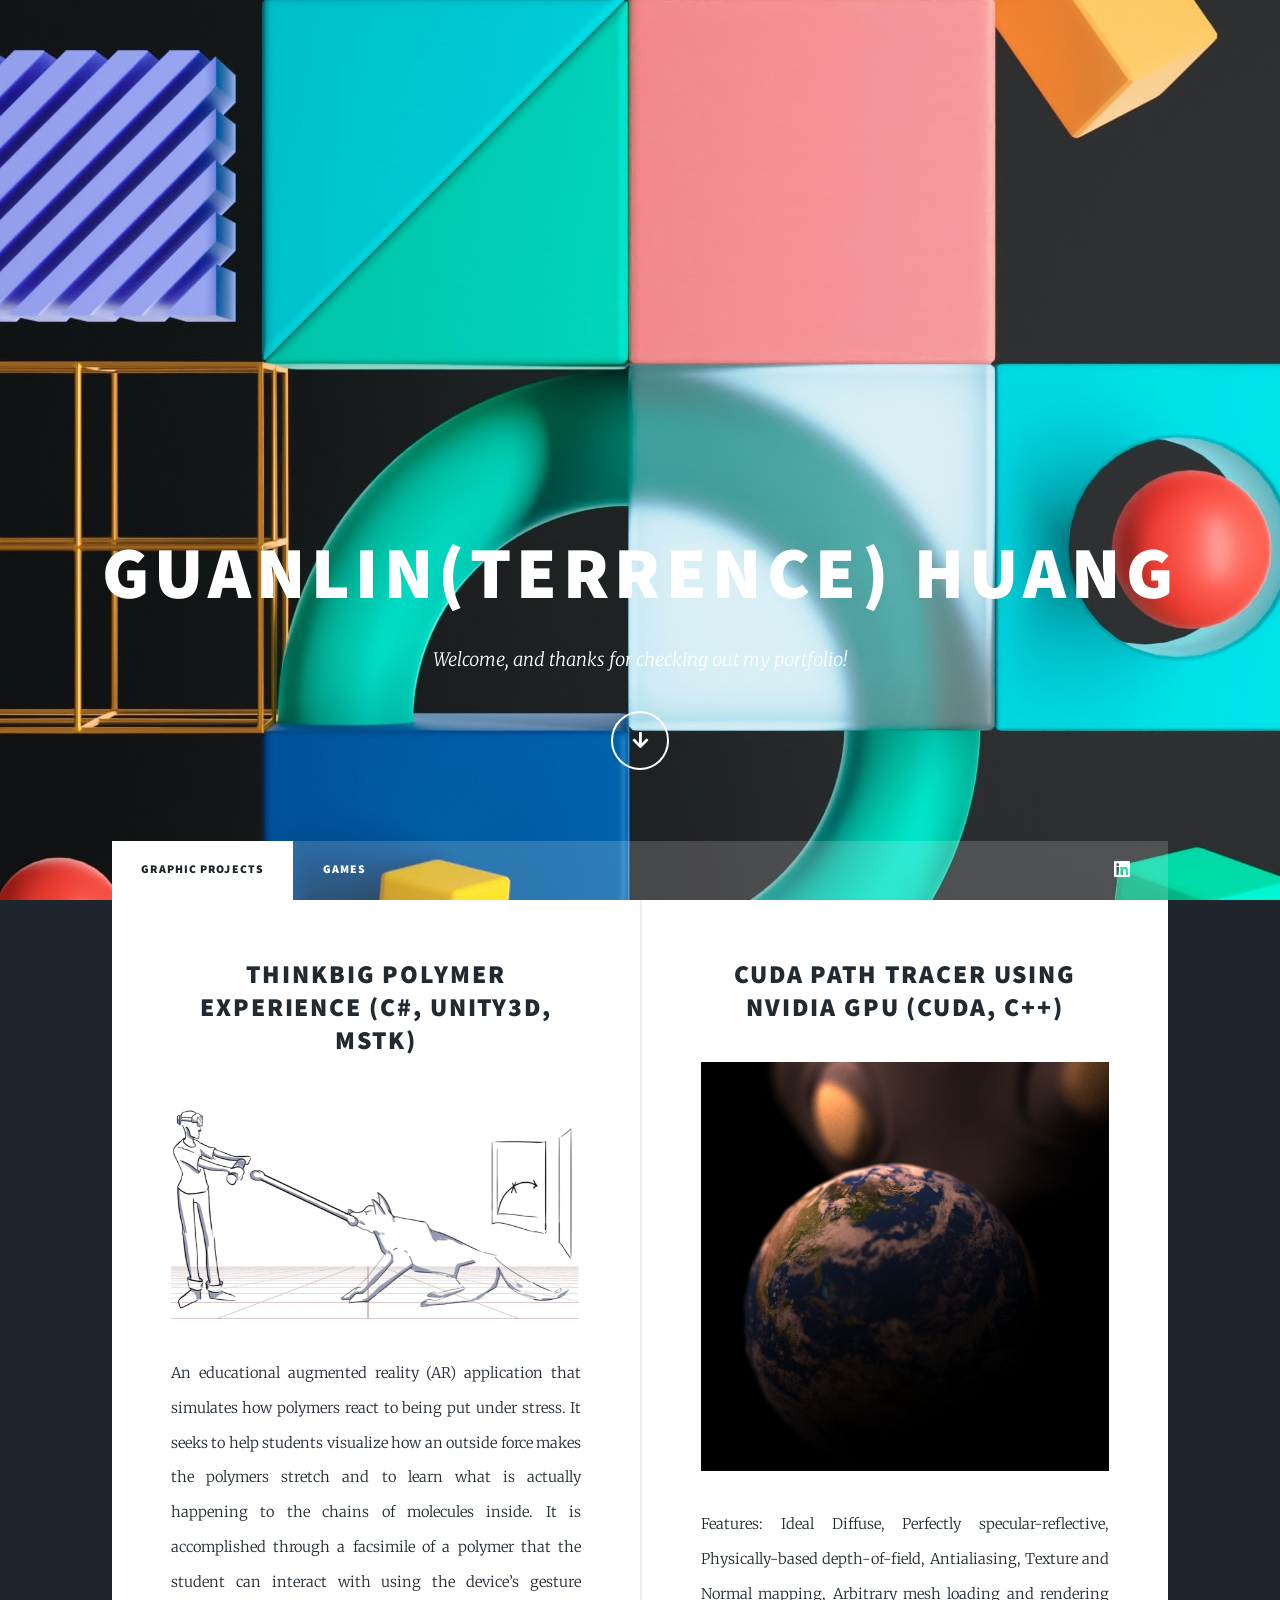
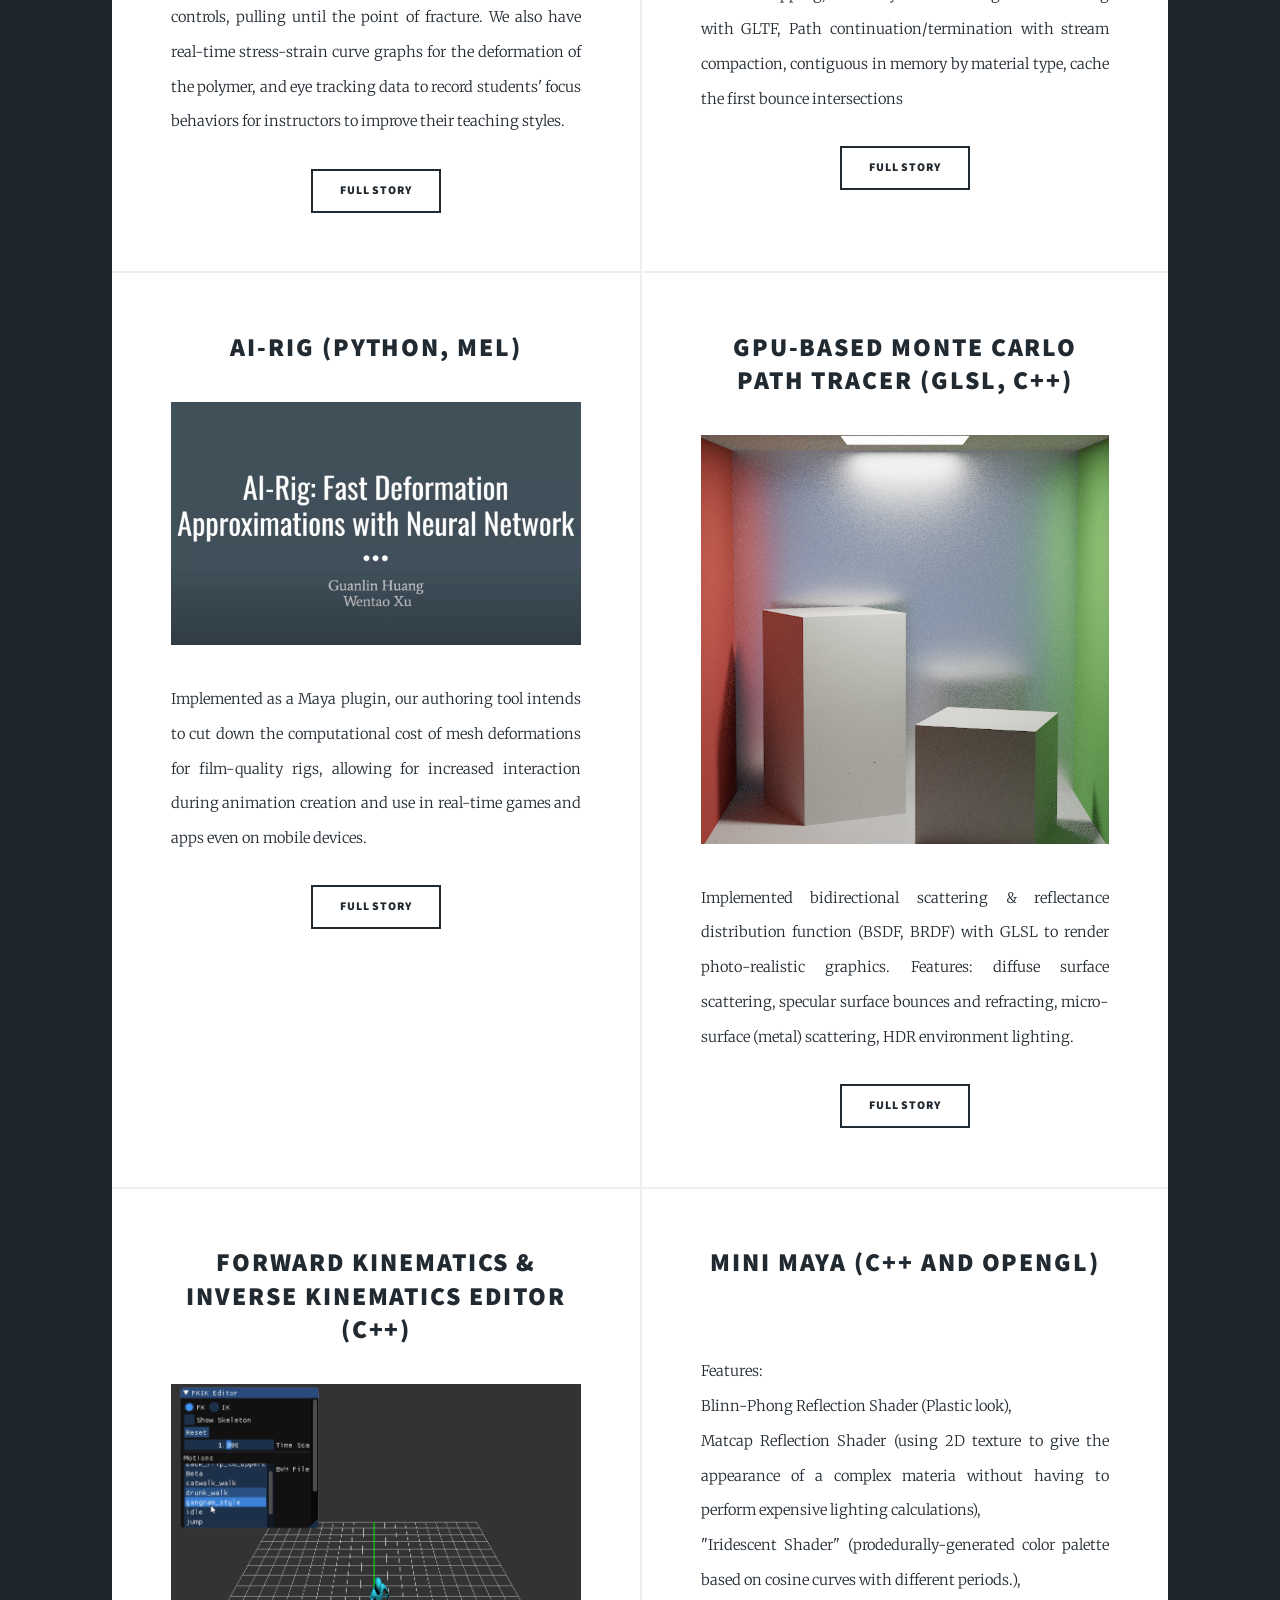
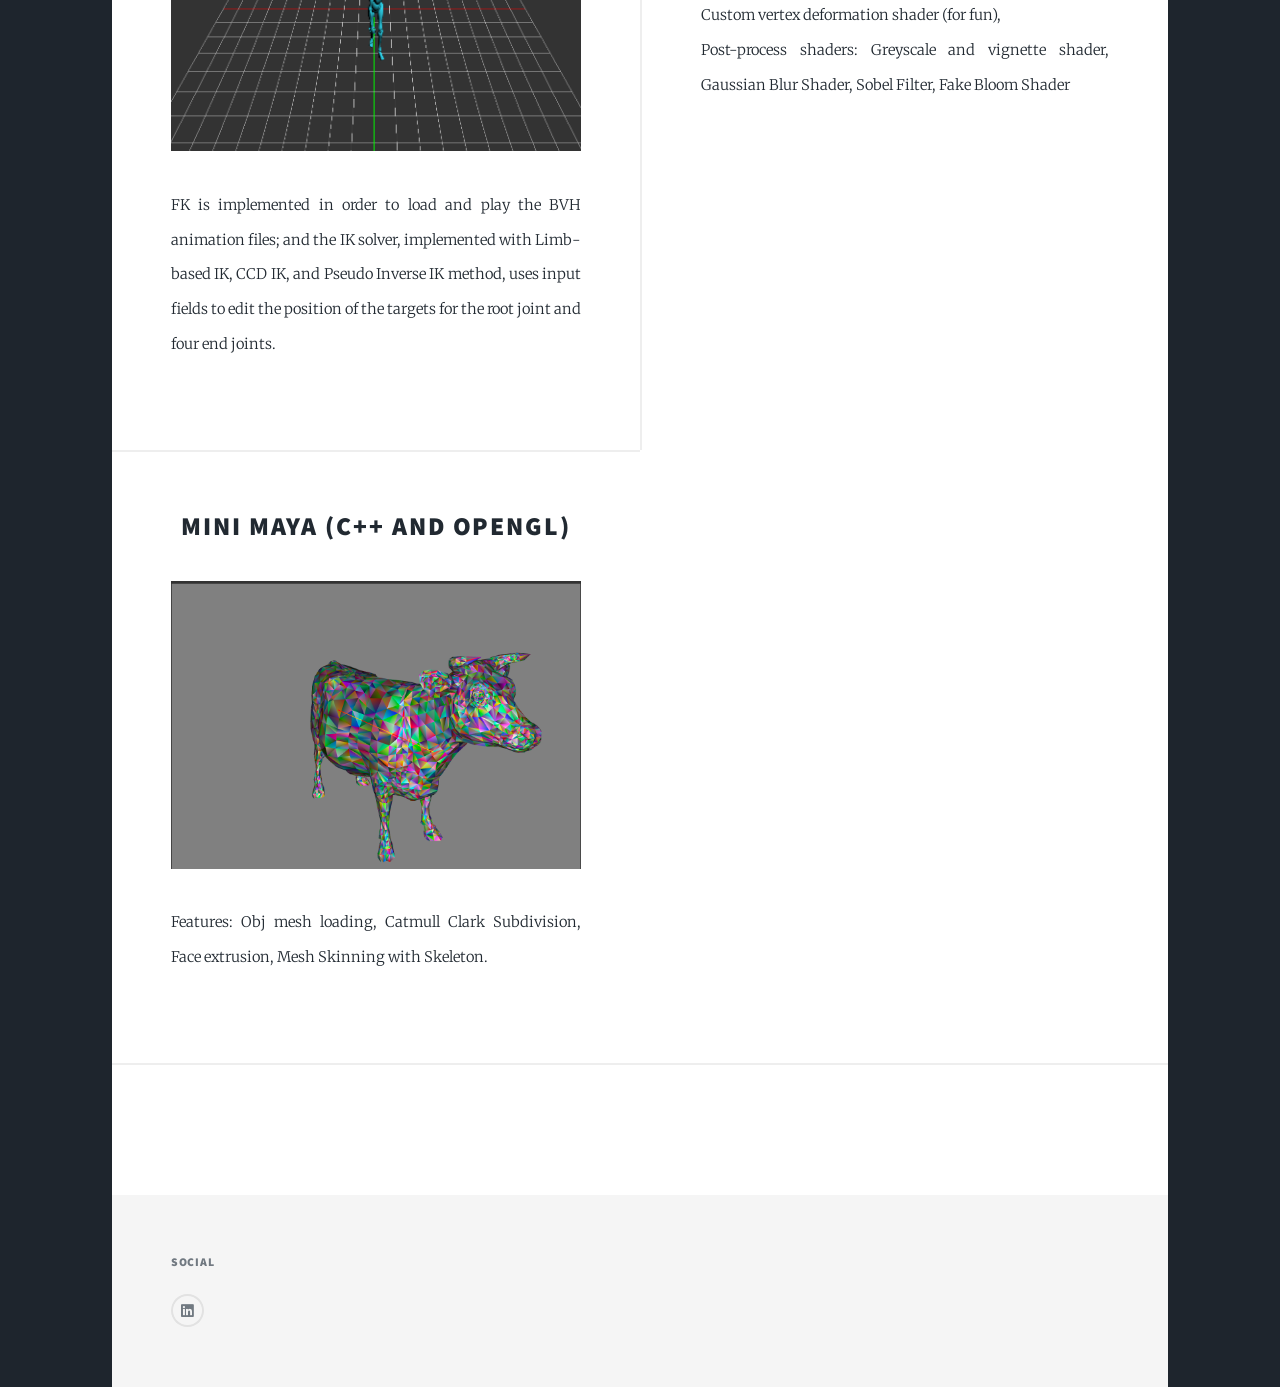
==== index.html @ 5129af55 "added shader" ====
<!DOCTYPE HTML>
<!--
    Massively by HTML5 UP
    html5up.net | @ajlkn
    Free for personal and commercial use under the CCA 3.0 license (html5up.net/license)
-->
<html>
<head>
    <title>Guanlin Huang's Portfolio</title>
    <meta charset="utf-8" />
    <meta name="viewport" content="width=device-width, initial-scale=1, user-scalable=no" />
    <link rel="stylesheet" href="assets/css/main.css" />
    <noscript><link rel="stylesheet" href="assets/css/noscript.css" /></noscript>
</head>
<body class="is-preload">

    <!-- Wrapper -->
    <div id="wrapper" class="fade-in">

        <!-- Intro -->
        <div id="intro">
            <h1>Guanlin(Terrence) Huang</h1>
            <p>Welcome, and thanks for checking out my portfolio! </p>
            <ul class="actions">
                <li><a href="#header" class="button icon solid solo fa-arrow-down scrolly">Continue</a></li>
            </ul>
        </div>

        <!-- Header -->
        <header id="header">
            <a href="https://drive.google.com/file/d/1ighBn32gqWzvg-hqJeDbjKn_MT2H57Mp/view?usp=sharing" class="logo">My Resume</a>
        </header>

        <!-- Nav -->
        <nav id="nav">
            <ul class="links">
                <li class="active"><a href="#">Graphic Projects</a></li>
                <li class><a href="generic.html">Games</a></li>

            </ul>
            <ul class="icons">
                <li><a href="https://www.linkedin.com/in/guanlin-huang-4406668502/" class="icon brands fa-linkedin"><span class="label">Instagram</span></a></li>
                <!-- <li><a href="https://github.com/VirulentKid" class="icon brands fa-github"><span class="label">GitHub</span></a></li> -->
            </ul>
        </nav>

        <!-- Main -->
        <div id="main">

            <!-- Featured Post -->
            <!-- <article class="post featured">
                <header class="major">
                    <span class="date">April 25, 2017</span>
                    <h2><a href="#">And this is a<br />
                    massive headline</a></h2>
                    <p>Aenean ornare velit lacus varius enim ullamcorper proin aliquam<br />
                    facilisis ante sed etiam magna interdum congue. Lorem ipsum dolor<br />
                    amet nullam sed etiam veroeros.</p>
                </header>
                <a href="#" class="image main"><img src="images/pic01.jpg" alt="" /></a>
                <ul class="actions special">
                    <li><a href="#" class="button large">Full Story</a></li>
                </ul>
            </article> -->
            <!-- Posts -->
            <section class="posts">
                <article>
                    <header>
                        <!-- <span class="date">April 24, 2017</span> -->
                        <h2>ThinkBig Polymer Experience (C#, Unity3D, MSTK)</h2>
                    </header>
                    <a href="https://drive.google.com/file/d/1B_XIB-TT3pck4O1kJYSBWyklGMC8btKp/view?usp=sharing" class="image fit"><img src="images/tb.png" alt="" /></a>
                    <p>
                        An educational augmented reality (AR) application that simulates how polymers react to being put under stress.
                        It seeks to help students visualize how an outside force makes the polymers stretch and to learn what is actually happening to the chains of molecules inside. It is accomplished
                        through a facsimile of a polymer that the student can interact with using the device’s gesture controls, pulling until the point of fracture.
                        We also have real-time stress-strain curve graphs for the deformation of the polymer, and eye tracking data to record students' focus behaviors for instructors to improve their teaching styles.

                    </p>
                    <ul class="actions special">
                        <li><a href="https://drive.google.com/drive/folders/1RY0nypovGEHQAV8OFfAQr2IxyCnFQ7w_?usp=sharing" class="button">Full Story</a></li>
                    </ul>
                </article>

                <article>
                    <header>
                        <!-- <span class="date">April 24, 2017</span> -->
                        <h2>CUDA Path Tracer Using Nvidia GPU (CUDA, C++)</h2>
                    </header>
                    <a class="image fit"><img src="images/title.png" alt="" /></a>
                    <p>
                        Features: Ideal Diffuse, Perfectly specular-reflective, Physically-based depth-of-field, Antialiasing, Texture and Normal mapping, Arbitrary mesh loading and rendering with GLTF, Path continuation/termination with stream compaction, contiguous in memory by material type, cache the first bounce intersections
                    </p>
                    <ul class="actions special">
                        <li><a href="https://github.com/VirulentKid/Project3-CUDA-Path-Tracer" class="button">Full Story</a></li>
                    </ul>
                </article>

                <article>
                    <header>
                        <!-- <span class="date">April 24, 2017</span> -->
                        <h2>AI-Rig (Python, MEL)</h2>
                    </header>
                    <a href="https://drive.google.com/file/d/1UZ_69Wc1OIgRH0MzNqy8joDpAv9wOY5U/view?usp=sharing" class="image fit"><img src="images/airig.png" alt="" /></a>
                    <p>
                        Implemented as a Maya plugin, our authoring tool intends to cut down the computational cost of mesh deformations for film-quality rigs, allowing for increased interaction during animation creation and use in real-time games and apps even on mobile devices.
                    </p>
                    <ul class="actions special">
                        <li><a href="https://drive.google.com/drive/folders/1Fsz3s956irNXFiMGW_0ggv5EQyK_7acN?usp=sharing" class="button">Full Story</a></li>
                    </ul>
                </article>

                <article>
                    <header>
                        <!-- <span class="date">April 24, 2017</span> -->
                        <h2>GPU-based Monte Carlo Path Tracer (GLSL, C++)</h2>
                    </header>
                    <a class="image fit"><img src="images/gpu.png" alt="" /></a>
                    <p>
                        Implemented bidirectional scattering & reflectance distribution function (BSDF, BRDF) with GLSL to render photo-realistic graphics.
                        Features: diffuse surface scattering, specular surface bounces and refracting, micro-surface (metal) scattering, HDR environment
                        lighting.
                    </p>
                    <ul class="actions special">
                        <li><a href="https://github.com/VirulentKid/GPU-based-Path-Tracer" class="button">Full Story</a></li>
                    </ul>
                </article>
                <article>
                    <header>
                        <!-- <span class="date">April 24, 2017</span> -->
                        <h2>Forward Kinematics & Inverse Kinematics Editor (C++)</h2>
                    </header>
                    <a class="image fit"><img src="images/ik.gif" alt="" /></a>
                    <p>
                        FK is implemented in order to load and play the BVH animation files; and the IK solver, implemented with Limb-based IK, CCD
                        IK, and Pseudo Inverse IK method, uses input fields to edit the position of the targets for the root joint and
                        four end joints.




                    </p>
                    <ul class="actions special">
                        <!-- <li><a class="button">Full Story</a></li> -->
                    </ul>
                </article>

                <article>
                    <header>
                        <!-- <span class="date">April 24, 2017</span> -->
                        <h2>Mini Maya (C++ and OpenGL)</h2>
                    </header>
                    <a class="image fit"><img src="images/opengl_shaders.gif" alt="" /></a>
                    <p>
                        Features: <br /> Blinn-Phong Reflection Shader (Plastic look),
                        <br />Matcap Reflection Shader (using 2D texture to give the appearance of a complex materia without having to perform expensive lighting calculations),
                        <br />"Iridescent Shader" (prodedurally-generated color palette based on cosine curves with different periods.),
                        <br />Custom vertex deformation shader (for fun),
                        <br /> Post-process shaders: Greyscale and vignette shader, Gaussian Blur Shader, Sobel Filter, Fake Bloom Shader
                    </p>
                    <ul class="actions special">
                        <!-- <li><a class="button">Full Story</a></li> -->
                    </ul>
                </article>

                <article>
                    <header>
                        <!-- <span class="date">April 24, 2017</span> -->
                        <h2>Mini Maya (C++ and OpenGL)</h2>
                    </header>
                    <a class="image fit"><img src="images/maya.png" alt="" /></a>
                    <p>
                        Features: Obj mesh loading, Catmull Clark Subdivision, Face extrusion, Mesh Skinning with Skeleton.

                    </p>
                    <ul class="actions special">
                        <!-- <li><a class="button">Full Story</a></li> -->
                    </ul>
                </article>



                <!-- <article>
                    <header>
                        <span class="date">April 18, 2017</span>
                        <h2><a href="#">Ante mattis<br />
                        interdum dolor</a></h2>
                    </header>
                    <a href="#" class="image fit"><img src="images/pic04.jpg" alt="" /></a>
                    <p>Donec eget ex magna. Interdum et malesuada fames ac ante ipsum primis in faucibus. Pellentesque venenatis dolor imperdiet dolor mattis sagittis magna etiam.</p>
                    <ul class="actions special">
                        <li><a href="#" class="button">Full Story</a></li>
                    </ul>
                </article> -->
                <!-- <article>
                    <header>
                        <span class="date">April 14, 2017</span>
                        <h2><a href="#">Tempus sed<br />
                        nulla imperdiet</a></h2>
                    </header>
                    <a href="#" class="image fit"><img src="images/pic05.jpg" alt="" /></a>
                    <p>Donec eget ex magna. Interdum et malesuada fames ac ante ipsum primis in faucibus. Pellentesque venenatis dolor imperdiet dolor mattis sagittis magna etiam.</p>
                    <ul class="actions special">
                        <li><a href="#" class="button">Full Story</a></li>
                    </ul>
                </article> -->
                <!-- <article>
                    <header>
                        <span class="date">April 11, 2017</span>
                        <h2><a href="#">Odio magna<br />
                        sed consectetur</a></h2>
                    </header>
                    <a href="#" class="image fit"><img src="images/pic06.jpg" alt="" /></a>
                    <p>Donec eget ex magna. Interdum et malesuada fames ac ante ipsum primis in faucibus. Pellentesque venenatis dolor imperdiet dolor mattis sagittis magna etiam.</p>
                    <ul class="actions special">
                        <li><a href="#" class="button">Full Story</a></li>
                    </ul>
                </article>
                <article>
                    <header>
                        <span class="date">April 7, 2017</span>
                        <h2><a href="#">Augue lorem<br />
                        primis vestibulum</a></h2>
                    </header>
                    <a href="#" class="image fit"><img src="images/pic07.jpg" alt="" /></a>
                    <p>Donec eget ex magna. Interdum et malesuada fames ac ante ipsum primis in faucibus. Pellentesque venenatis dolor imperdiet dolor mattis sagittis magna etiam.</p>
                    <ul class="actions special">
                        <li><a href="#" class="button">Full Story</a></li>
                    </ul>
                </article> -->
            </section>

            <!-- Footer -->
            <footer>
                <div class="pagination">
                    <!--<a href="#" class="previous">Prev</a>-->
                    <!-- <a href="#" class="page active">1</a>
                    <a href="#" class="page">2</a>
                    <a href="#" class="page">3</a>
                    <span class="extra">&hellip;</span>
                    <a href="#" class="page">8</a>
                    <a href="#" class="page">9</a>
                    <a href="#" class="page">10</a>
                    <a href="#" class="next">Next</a> -->
                </div>
            </footer>

        </div>

        <!-- Footer -->
        <footer id="footer">
            <!-- <section>
                <form method="post" action="#">
                    <div class="fields">
                        <div class="field">
                            <label for="name">Name</label>
                            <input type="text" name="name" id="name" />
                        </div>
                        <div class="field">
                            <label for="email">Email</label>
                            <input type="text" name="email" id="email" />
                        </div>
                        <div class="field">
                            <label for="message">Message</label>
                            <textarea name="message" id="message" rows="3"></textarea>
                        </div>
                    </div>
                    <ul class="actions">
                        <li><input type="submit" value="Send Message" /></li>
                    </ul>
                </form>
            </section>
            <section class="split contact">
                <section class="alt">
                    <h3>Address</h3>
                    <p>1234 Somewhere Road #87257<br />
                    Nashville, TN 00000-0000</p>
                </section>
                <section>
                    <h3>Phone</h3>
                    <p><a href="#">(000) 000-0000</a></p>
                </section>
                <section>
                    <h3>Email</h3>
                    <p><a href="#">info@untitled.tld</a></p>
                </section> -->
            <section>
                <h3>Social</h3>
                <ul class="icons alt">
                    <li><a href="https://www.linkedin.com/in/guanlin-huang-4406668502/" class="icon brands fa-linkedin"><span class="label">Instagram</span></a></li>
                    <!-- <li><a href="https://github.com/VirulentKid" class="icon brands fa-github"><span class="label">GitHub</span></a></li> -->
                </ul>
            </section>
            </section>
        </footer>

        <!-- Copyright -->
        <!-- <div id="copyright">
            <ul><li>&copy; Untitled</li><li>Design: <a href="https://html5up.net">HTML5 UP</a></li></ul>
        </div> -->

    </div>

    <!-- Scripts -->
    <script src="assets/js/jquery.min.js"></script>
    <script src="assets/js/jquery.scrollex.min.js"></script>
    <script src="assets/js/jquery.scrolly.min.js"></script>
    <script src="assets/js/browser.min.js"></script>
    <script src="assets/js/breakpoints.min.js"></script>
    <script src="assets/js/util.js"></script>
    <script src="assets/js/main.js"></script>

</body>
</html>
---- assets/css/main.css ----
@import url(fontawesome-all.min.css);
@import url("https://fonts.googleapis.com/css?family=Merriweather:300,700,300italic,700italic|Source+Sans+Pro:900");

/*
	Massively by HTML5 UP
	html5up.net | @ajlkn
	Free for personal and commercial use under the CCA 3.0 license (html5up.net/license)
*/

html, body, div, span, applet, object,
iframe, h1, h2, h3, h4, h5, h6, p, blockquote,
pre, a, abbr, acronym, address, big, cite,
code, del, dfn, em, img, ins, kbd, q, s, samp,
small, strike, strong, sub, sup, tt, var, b,
u, i, center, dl, dt, dd, ol, ul, li, fieldset,
form, label, legend, table, caption, tbody,
tfoot, thead, tr, th, td, article, aside,
canvas, details, embed, figure, figcaption,
footer, header, hgroup, menu, nav, output, ruby,
section, summary, time, mark, audio, video {
	margin: 0;
	padding: 0;
	border: 0;
	font-size: 100%;
	font: inherit;
	vertical-align: baseline;}

article, aside, details, figcaption, figure,
footer, header, hgroup, menu, nav, section {
	display: block;}

body {
	line-height: 1;
}

ol, ul {
	list-style: none;
}

blockquote, q {
	quotes: none;
}

	blockquote:before, blockquote:after, q:before, q:after {
		content: '';
		content: none;
	}

table {
	border-collapse: collapse;
	border-spacing: 0;
}

body {
	-webkit-text-size-adjust: none;
}

mark {
	background-color: transparent;
	color: inherit;
}

input::-moz-focus-inner {
	border: 0;
	padding: 0;
}

input, select, textarea {
	-moz-appearance: none;
	-webkit-appearance: none;
	-ms-appearance: none;
	appearance: none;
}

/* Basic */

	@-ms-viewport {
		width: device-width;
	}

	body {
		-ms-overflow-style: scrollbar;
	}

	@media screen and (max-width: 480px) {

		html, body {
			min-width: 320px;
		}

	}

	html {
		box-sizing: border-box;
	}

	*, *:before, *:after {
		box-sizing: inherit;
	}

	body {
		background-color: #1e252d;
	}

		body.is-preload *, body.is-preload *:before, body.is-preload *:after {
			-moz-animation: none !important;
			-webkit-animation: none !important;
			-ms-animation: none !important;
			animation: none !important;
			-moz-transition: none !important;
			-webkit-transition: none !important;
			-ms-transition: none !important;
			transition: none !important;
		}

/* Type */

	html {
		font-size: 16pt;
	}

		@media screen and (max-width: 1680px) {

			html {
				font-size: 12pt;
			}

		}

		@media screen and (max-width: 1280px) {

			html {
				font-size: 11pt;
			}

		}

		@media screen and (max-width: 360px) {

			html {
				font-size: 10pt;
			}

		}

	body {
		color: #212931;
	}

	body, input, select, textarea {
		font-family: "Merriweather", Georgia, serif;
		font-weight: 300;
		font-size: 1rem;
		line-height: 2.375;
	}

	a {
		-moz-transition: color 0.2s ease-in-out, background-color 0.2s ease-in-out, border-color 0.2s ease-in-out, box-shadow 0.2s ease-in-out;
		-webkit-transition: color 0.2s ease-in-out, background-color 0.2s ease-in-out, border-color 0.2s ease-in-out, box-shadow 0.2s ease-in-out;
		-ms-transition: color 0.2s ease-in-out, background-color 0.2s ease-in-out, border-color 0.2s ease-in-out, box-shadow 0.2s ease-in-out;
		transition: color 0.2s ease-in-out, background-color 0.2s ease-in-out, border-color 0.2s ease-in-out, box-shadow 0.2s ease-in-out;
		border-bottom: dotted 1px;
		text-decoration: none;
	}

		a:hover {
			border-bottom-color: transparent;
		}

	strong, b {
		font-weight: 600;
	}

	em, i {
		font-style: italic;
	}

	p {
		text-align: justify;
		margin: 0 0 2rem 0;
	}

	h1, h2, h3, h4, h5, h6 {
		font-family: "Source Sans Pro", Helvetica, sans-serif;
		font-weight: 900;
		line-height: 1.5;
		letter-spacing: 0.075em;
		text-transform: uppercase;
		margin: 0 0 1rem 0;
	}

		h1 a, h2 a, h3 a, h4 a, h5 a, h6 a {
			border-bottom: 0;
			color: inherit;
			text-decoration: none;
		}

	h1 {
		font-size: 4rem;
		line-height: 1.1;
		margin: 0 0 2rem 0;
	}

	h2 {
		font-size: 1.75rem;
		line-height: 1.3;
		margin: 0 0 1.5rem 0;
	}

	h3 {
		font-size: 1.25rem;
		margin: 0 0 1.5rem 0;
	}

	h4 {
		font-size: 1rem;
	}

	h5 {
		font-size: 0.9rem;
	}

	h6 {
		font-size: 0.8rem;
	}

	sub {
		font-size: 0.8rem;
		position: relative;
		top: 0.5rem;
	}

	sup {
		font-size: 0.8rem;
		position: relative;
		top: -0.5rem;
	}

	blockquote {
		border-left: solid 4px;
		font-style: italic;
		margin: 0 0 2rem 0;
		padding: 0.5rem 0 0.5rem 2rem;
	}

	code {
		border: solid 2px;
		font-family: "Courier New", monospace;
		font-size: 0.9rem;
		margin: 0 0.25rem;
		padding: 0.25rem 0.65rem;
	}

	pre {
		-webkit-overflow-scrolling: touch;
		font-family: "Courier New", monospace;
		font-size: 0.9rem;
		margin: 0 0 2rem 0;
	}

		pre code {
			display: block;
			line-height: 1.75;
			padding: 1rem 1.5rem;
			overflow-x: auto;
		}

	hr {
		border: 0;
		border-bottom: solid 2px;
		margin: 3rem 0;
	}

		hr.major {
			margin: 5rem 0;
		}

	.align-left {
		text-align: left;
	}

	.align-center {
		text-align: center;
	}

	.align-right {
		text-align: right;
	}

	input, select, textarea {
		color: #212931;
	}

	a {
		color: #212931;
		border-bottom-color: rgba(33, 41, 49, 0.5);
	}

		a:hover {
			border-bottom-color: transparent;
			color: #18bfef !important;
		}

	strong, b {
		color: #212931;
	}

	h1, h2, h3, h4, h5, h6 {
		color: #212931;
	}

	blockquote {
		border-left-color: #eeeeee;
	}

	code {
		background: rgba(220, 220, 220, 0.25);
		border-color: #eeeeee;
	}

	hr {
		border-bottom-color: #eeeeee;
	}

/* Row */

	.row {
		display: flex;
		flex-wrap: wrap;
		box-sizing: border-box;
		align-items: stretch;
	}

		.row > * {
			box-sizing: border-box;
		}

		.row.gtr-uniform > * > :last-child {
			margin-bottom: 0;
		}

		.row.aln-left {
			justify-content: flex-start;
		}

		.row.aln-center {
			justify-content: center;
		}

		.row.aln-right {
			justify-content: flex-end;
		}

		.row.aln-top {
			align-items: flex-start;
		}

		.row.aln-middle {
			align-items: center;
		}

		.row.aln-bottom {
			align-items: flex-end;
		}

		.row > .imp {
			order: -1;
		}

		.row > .col-1 {
			width: 8.33333%;
		}

		.row > .off-1 {
			margin-left: 8.33333%;
		}

		.row > .col-2 {
			width: 16.66667%;
		}

		.row > .off-2 {
			margin-left: 16.66667%;
		}

		.row > .col-3 {
			width: 25%;
		}

		.row > .off-3 {
			margin-left: 25%;
		}

		.row > .col-4 {
			width: 33.33333%;
		}

		.row > .off-4 {
			margin-left: 33.33333%;
		}

		.row > .col-5 {
			width: 41.66667%;
		}

		.row > .off-5 {
			margin-left: 41.66667%;
		}

		.row > .col-6 {
			width: 50%;
		}

		.row > .off-6 {
			margin-left: 50%;
		}

		.row > .col-7 {
			width: 58.33333%;
		}

		.row > .off-7 {
			margin-left: 58.33333%;
		}

		.row > .col-8 {
			width: 66.66667%;
		}

		.row > .off-8 {
			margin-left: 66.66667%;
		}

		.row > .col-9 {
			width: 75%;
		}

		.row > .off-9 {
			margin-left: 75%;
		}

		.row > .col-10 {
			width: 83.33333%;
		}

		.row > .off-10 {
			margin-left: 83.33333%;
		}

		.row > .col-11 {
			width: 91.66667%;
		}

		.row > .off-11 {
			margin-left: 91.66667%;
		}

		.row > .col-12 {
			width: 100%;
		}

		.row > .off-12 {
			margin-left: 100%;
		}

		.row.gtr-0 {
			margin-top: 0;
			margin-left: 0rem;
		}

			.row.gtr-0 > * {
				padding: 0 0 0 0rem;
			}

			.row.gtr-0.gtr-uniform {
				margin-top: 0rem;
			}

				.row.gtr-0.gtr-uniform > * {
					padding-top: 0rem;
				}

		.row.gtr-25 {
			margin-top: 0;
			margin-left: -0.375rem;
		}

			.row.gtr-25 > * {
				padding: 0 0 0 0.375rem;
			}

			.row.gtr-25.gtr-uniform {
				margin-top: -0.375rem;
			}

				.row.gtr-25.gtr-uniform > * {
					padding-top: 0.375rem;
				}

		.row.gtr-50 {
			margin-top: 0;
			margin-left: -0.75rem;
		}

			.row.gtr-50 > * {
				padding: 0 0 0 0.75rem;
			}

			.row.gtr-50.gtr-uniform {
				margin-top: -0.75rem;
			}

				.row.gtr-50.gtr-uniform > * {
					padding-top: 0.75rem;
				}

		.row {
			margin-top: 0;
			margin-left: -1.5rem;
		}

			.row > * {
				padding: 0 0 0 1.5rem;
			}

			.row.gtr-uniform {
				margin-top: -1.5rem;
			}

				.row.gtr-uniform > * {
					padding-top: 1.5rem;
				}

		.row.gtr-150 {
			margin-top: 0;
			margin-left: -2.25rem;
		}

			.row.gtr-150 > * {
				padding: 0 0 0 2.25rem;
			}

			.row.gtr-150.gtr-uniform {
				margin-top: -2.25rem;
			}

				.row.gtr-150.gtr-uniform > * {
					padding-top: 2.25rem;
				}

		.row.gtr-200 {
			margin-top: 0;
			margin-left: -3rem;
		}

			.row.gtr-200 > * {
				padding: 0 0 0 3rem;
			}

			.row.gtr-200.gtr-uniform {
				margin-top: -3rem;
			}

				.row.gtr-200.gtr-uniform > * {
					padding-top: 3rem;
				}

		@media screen and (max-width: 1680px) {

			.row {
				display: flex;
				flex-wrap: wrap;
				box-sizing: border-box;
				align-items: stretch;
			}

				.row > * {
					box-sizing: border-box;
				}

				.row.gtr-uniform > * > :last-child {
					margin-bottom: 0;
				}

				.row.aln-left {
					justify-content: flex-start;
				}

				.row.aln-center {
					justify-content: center;
				}

				.row.aln-right {
					justify-content: flex-end;
				}

				.row.aln-top {
					align-items: flex-start;
				}

				.row.aln-middle {
					align-items: center;
				}

				.row.aln-bottom {
					align-items: flex-end;
				}

				.row > .imp-xlarge {
					order: -1;
				}

				.row > .col-1-xlarge {
					width: 8.33333%;
				}

				.row > .off-1-xlarge {
					margin-left: 8.33333%;
				}

				.row > .col-2-xlarge {
					width: 16.66667%;
				}

				.row > .off-2-xlarge {
					margin-left: 16.66667%;
				}

				.row > .col-3-xlarge {
					width: 25%;
				}

				.row > .off-3-xlarge {
					margin-left: 25%;
				}

				.row > .col-4-xlarge {
					width: 33.33333%;
				}

				.row > .off-4-xlarge {
					margin-left: 33.33333%;
				}

				.row > .col-5-xlarge {
					width: 41.66667%;
				}

				.row > .off-5-xlarge {
					margin-left: 41.66667%;
				}

				.row > .col-6-xlarge {
					width: 50%;
				}

				.row > .off-6-xlarge {
					margin-left: 50%;
				}

				.row > .col-7-xlarge {
					width: 58.33333%;
				}

				.row > .off-7-xlarge {
					margin-left: 58.33333%;
				}

				.row > .col-8-xlarge {
					width: 66.66667%;
				}

				.row > .off-8-xlarge {
					margin-left: 66.66667%;
				}

				.row > .col-9-xlarge {
					width: 75%;
				}

				.row > .off-9-xlarge {
					margin-left: 75%;
				}

				.row > .col-10-xlarge {
					width: 83.33333%;
				}

				.row > .off-10-xlarge {
					margin-left: 83.33333%;
				}

				.row > .col-11-xlarge {
					width: 91.66667%;
				}

				.row > .off-11-xlarge {
					margin-left: 91.66667%;
				}

				.row > .col-12-xlarge {
					width: 100%;
				}

				.row > .off-12-xlarge {
					margin-left: 100%;
				}

				.row.gtr-0 {
					margin-top: 0;
					margin-left: 0rem;
				}

					.row.gtr-0 > * {
						padding: 0 0 0 0rem;
					}

					.row.gtr-0.gtr-uniform {
						margin-top: 0rem;
					}

						.row.gtr-0.gtr-uniform > * {
							padding-top: 0rem;
						}

				.row.gtr-25 {
					margin-top: 0;
					margin-left: -0.375rem;
				}

					.row.gtr-25 > * {
						padding: 0 0 0 0.375rem;
					}

					.row.gtr-25.gtr-uniform {
						margin-top: -0.375rem;
					}

						.row.gtr-25.gtr-uniform > * {
							padding-top: 0.375rem;
						}

				.row.gtr-50 {
					margin-top: 0;
					margin-left: -0.75rem;
				}

					.row.gtr-50 > * {
						padding: 0 0 0 0.75rem;
					}

					.row.gtr-50.gtr-uniform {
						margin-top: -0.75rem;
					}

						.row.gtr-50.gtr-uniform > * {
							padding-top: 0.75rem;
						}

				.row {
					margin-top: 0;
					margin-left: -1.5rem;
				}

					.row > * {
						padding: 0 0 0 1.5rem;
					}

					.row.gtr-uniform {
						margin-top: -1.5rem;
					}

						.row.gtr-uniform > * {
							padding-top: 1.5rem;
						}

				.row.gtr-150 {
					margin-top: 0;
					margin-left: -2.25rem;
				}

					.row.gtr-150 > * {
						padding: 0 0 0 2.25rem;
					}

					.row.gtr-150.gtr-uniform {
						margin-top: -2.25rem;
					}

						.row.gtr-150.gtr-uniform > * {
							padding-top: 2.25rem;
						}

				.row.gtr-200 {
					margin-top: 0;
					margin-left: -3rem;
				}

					.row.gtr-200 > * {
						padding: 0 0 0 3rem;
					}

					.row.gtr-200.gtr-uniform {
						margin-top: -3rem;
					}

						.row.gtr-200.gtr-uniform > * {
							padding-top: 3rem;
						}

		}

		@media screen and (max-width: 1280px) {

			.row {
				display: flex;
				flex-wrap: wrap;
				box-sizing: border-box;
				align-items: stretch;
			}

				.row > * {
					box-sizing: border-box;
				}

				.row.gtr-uniform > * > :last-child {
					margin-bottom: 0;
				}

				.row.aln-left {
					justify-content: flex-start;
				}

				.row.aln-center {
					justify-content: center;
				}

				.row.aln-right {
					justify-content: flex-end;
				}

				.row.aln-top {
					align-items: flex-start;
				}

				.row.aln-middle {
					align-items: center;
				}

				.row.aln-bottom {
					align-items: flex-end;
				}

				.row > .imp-large {
					order: -1;
				}

				.row > .col-1-large {
					width: 8.33333%;
				}

				.row > .off-1-large {
					margin-left: 8.33333%;
				}

				.row > .col-2-large {
					width: 16.66667%;
				}

				.row > .off-2-large {
					margin-left: 16.66667%;
				}

				.row > .col-3-large {
					width: 25%;
				}

				.row > .off-3-large {
					margin-left: 25%;
				}

				.row > .col-4-large {
					width: 33.33333%;
				}

				.row > .off-4-large {
					margin-left: 33.33333%;
				}

				.row > .col-5-large {
					width: 41.66667%;
				}

				.row > .off-5-large {
					margin-left: 41.66667%;
				}

				.row > .col-6-large {
					width: 50%;
				}

				.row > .off-6-large {
					margin-left: 50%;
				}

				.row > .col-7-large {
					width: 58.33333%;
				}

				.row > .off-7-large {
					margin-left: 58.33333%;
				}

				.row > .col-8-large {
					width: 66.66667%;
				}

				.row > .off-8-large {
					margin-left: 66.66667%;
				}

				.row > .col-9-large {
					width: 75%;
				}

				.row > .off-9-large {
					margin-left: 75%;
				}

				.row > .col-10-large {
					width: 83.33333%;
				}

				.row > .off-10-large {
					margin-left: 83.33333%;
				}

				.row > .col-11-large {
					width: 91.66667%;
				}

				.row > .off-11-large {
					margin-left: 91.66667%;
				}

				.row > .col-12-large {
					width: 100%;
				}

				.row > .off-12-large {
					margin-left: 100%;
				}

				.row.gtr-0 {
					margin-top: 0;
					margin-left: 0rem;
				}

					.row.gtr-0 > * {
						padding: 0 0 0 0rem;
					}

					.row.gtr-0.gtr-uniform {
						margin-top: 0rem;
					}

						.row.gtr-0.gtr-uniform > * {
							padding-top: 0rem;
						}

				.row.gtr-25 {
					margin-top: 0;
					margin-left: -0.375rem;
				}

					.row.gtr-25 > * {
						padding: 0 0 0 0.375rem;
					}

					.row.gtr-25.gtr-uniform {
						margin-top: -0.375rem;
					}

						.row.gtr-25.gtr-uniform > * {
							padding-top: 0.375rem;
						}

				.row.gtr-50 {
					margin-top: 0;
					margin-left: -0.75rem;
				}

					.row.gtr-50 > * {
						padding: 0 0 0 0.75rem;
					}

					.row.gtr-50.gtr-uniform {
						margin-top: -0.75rem;
					}

						.row.gtr-50.gtr-uniform > * {
							padding-top: 0.75rem;
						}

				.row {
					margin-top: 0;
					margin-left: -1.5rem;
				}

					.row > * {
						padding: 0 0 0 1.5rem;
					}

					.row.gtr-uniform {
						margin-top: -1.5rem;
					}

						.row.gtr-uniform > * {
							padding-top: 1.5rem;
						}

				.row.gtr-150 {
					margin-top: 0;
					margin-left: -2.25rem;
				}

					.row.gtr-150 > * {
						padding: 0 0 0 2.25rem;
					}

					.row.gtr-150.gtr-uniform {
						margin-top: -2.25rem;
					}

						.row.gtr-150.gtr-uniform > * {
							padding-top: 2.25rem;
						}

				.row.gtr-200 {
					margin-top: 0;
					margin-left: -3rem;
				}

					.row.gtr-200 > * {
						padding: 0 0 0 3rem;
					}

					.row.gtr-200.gtr-uniform {
						margin-top: -3rem;
					}

						.row.gtr-200.gtr-uniform > * {
							padding-top: 3rem;
						}

		}

		@media screen and (max-width: 980px) {

			.row {
				display: flex;
				flex-wrap: wrap;
				box-sizing: border-box;
				align-items: stretch;
			}

				.row > * {
					box-sizing: border-box;
				}

				.row.gtr-uniform > * > :last-child {
					margin-bottom: 0;
				}

				.row.aln-left {
					justify-content: flex-start;
				}

				.row.aln-center {
					justify-content: center;
				}

				.row.aln-right {
					justify-content: flex-end;
				}

				.row.aln-top {
					align-items: flex-start;
				}

				.row.aln-middle {
					align-items: center;
				}

				.row.aln-bottom {
					align-items: flex-end;
				}

				.row > .imp-medium {
					order: -1;
				}

				.row > .col-1-medium {
					width: 8.33333%;
				}

				.row > .off-1-medium {
					margin-left: 8.33333%;
				}

				.row > .col-2-medium {
					width: 16.66667%;
				}

				.row > .off-2-medium {
					margin-left: 16.66667%;
				}

				.row > .col-3-medium {
					width: 25%;
				}

				.row > .off-3-medium {
					margin-left: 25%;
				}

				.row > .col-4-medium {
					width: 33.33333%;
				}

				.row > .off-4-medium {
					margin-left: 33.33333%;
				}

				.row > .col-5-medium {
					width: 41.66667%;
				}

				.row > .off-5-medium {
					margin-left: 41.66667%;
				}

				.row > .col-6-medium {
					width: 50%;
				}

				.row > .off-6-medium {
					margin-left: 50%;
				}

				.row > .col-7-medium {
					width: 58.33333%;
				}

				.row > .off-7-medium {
					margin-left: 58.33333%;
				}

				.row > .col-8-medium {
					width: 66.66667%;
				}

				.row > .off-8-medium {
					margin-left: 66.66667%;
				}

				.row > .col-9-medium {
					width: 75%;
				}

				.row > .off-9-medium {
					margin-left: 75%;
				}

				.row > .col-10-medium {
					width: 83.33333%;
				}

				.row > .off-10-medium {
					margin-left: 83.33333%;
				}

				.row > .col-11-medium {
					width: 91.66667%;
				}

				.row > .off-11-medium {
					margin-left: 91.66667%;
				}

				.row > .col-12-medium {
					width: 100%;
				}

				.row > .off-12-medium {
					margin-left: 100%;
				}

				.row.gtr-0 {
					margin-top: 0;
					margin-left: 0rem;
				}

					.row.gtr-0 > * {
						padding: 0 0 0 0rem;
					}

					.row.gtr-0.gtr-uniform {
						margin-top: 0rem;
					}

						.row.gtr-0.gtr-uniform > * {
							padding-top: 0rem;
						}

				.row.gtr-25 {
					margin-top: 0;
					margin-left: -0.375rem;
				}

					.row.gtr-25 > * {
						padding: 0 0 0 0.375rem;
					}

					.row.gtr-25.gtr-uniform {
						margin-top: -0.375rem;
					}

						.row.gtr-25.gtr-uniform > * {
							padding-top: 0.375rem;
						}

				.row.gtr-50 {
					margin-top: 0;
					margin-left: -0.75rem;
				}

					.row.gtr-50 > * {
						padding: 0 0 0 0.75rem;
					}

					.row.gtr-50.gtr-uniform {
						margin-top: -0.75rem;
					}

						.row.gtr-50.gtr-uniform > * {
							padding-top: 0.75rem;
						}

				.row {
					margin-top: 0;
					margin-left: -1.5rem;
				}

					.row > * {
						padding: 0 0 0 1.5rem;
					}

					.row.gtr-uniform {
						margin-top: -1.5rem;
					}

						.row.gtr-uniform > * {
							padding-top: 1.5rem;
						}

				.row.gtr-150 {
					margin-top: 0;
					margin-left: -2.25rem;
				}

					.row.gtr-150 > * {
						padding: 0 0 0 2.25rem;
					}

					.row.gtr-150.gtr-uniform {
						margin-top: -2.25rem;
					}

						.row.gtr-150.gtr-uniform > * {
							padding-top: 2.25rem;
						}

				.row.gtr-200 {
					margin-top: 0;
					margin-left: -3rem;
				}

					.row.gtr-200 > * {
						padding: 0 0 0 3rem;
					}

					.row.gtr-200.gtr-uniform {
						margin-top: -3rem;
					}

						.row.gtr-200.gtr-uniform > * {
							padding-top: 3rem;
						}

		}

		@media screen and (max-width: 736px) {

			.row {
				display: flex;
				flex-wrap: wrap;
				box-sizing: border-box;
				align-items: stretch;
			}

				.row > * {
					box-sizing: border-box;
				}

				.row.gtr-uniform > * > :last-child {
					margin-bottom: 0;
				}

				.row.aln-left {
					justify-content: flex-start;
				}

				.row.aln-center {
					justify-content: center;
				}

				.row.aln-right {
					justify-content: flex-end;
				}

				.row.aln-top {
					align-items: flex-start;
				}

				.row.aln-middle {
					align-items: center;
				}

				.row.aln-bottom {
					align-items: flex-end;
				}

				.row > .imp-small {
					order: -1;
				}

				.row > .col-1-small {
					width: 8.33333%;
				}

				.row > .off-1-small {
					margin-left: 8.33333%;
				}

				.row > .col-2-small {
					width: 16.66667%;
				}

				.row > .off-2-small {
					margin-left: 16.66667%;
				}

				.row > .col-3-small {
					width: 25%;
				}

				.row > .off-3-small {
					margin-left: 25%;
				}

				.row > .col-4-small {
					width: 33.33333%;
				}

				.row > .off-4-small {
					margin-left: 33.33333%;
				}

				.row > .col-5-small {
					width: 41.66667%;
				}

				.row > .off-5-small {
					margin-left: 41.66667%;
				}

				.row > .col-6-small {
					width: 50%;
				}

				.row > .off-6-small {
					margin-left: 50%;
				}

				.row > .col-7-small {
					width: 58.33333%;
				}

				.row > .off-7-small {
					margin-left: 58.33333%;
				}

				.row > .col-8-small {
					width: 66.66667%;
				}

				.row > .off-8-small {
					margin-left: 66.66667%;
				}

				.row > .col-9-small {
					width: 75%;
				}

				.row > .off-9-small {
					margin-left: 75%;
				}

				.row > .col-10-small {
					width: 83.33333%;
				}

				.row > .off-10-small {
					margin-left: 83.33333%;
				}

				.row > .col-11-small {
					width: 91.66667%;
				}

				.row > .off-11-small {
					margin-left: 91.66667%;
				}

				.row > .col-12-small {
					width: 100%;
				}

				.row > .off-12-small {
					margin-left: 100%;
				}

				.row.gtr-0 {
					margin-top: 0;
					margin-left: 0rem;
				}

					.row.gtr-0 > * {
						padding: 0 0 0 0rem;
					}

					.row.gtr-0.gtr-uniform {
						margin-top: 0rem;
					}

						.row.gtr-0.gtr-uniform > * {
							padding-top: 0rem;
						}

				.row.gtr-25 {
					margin-top: 0;
					margin-left: -0.375rem;
				}

					.row.gtr-25 > * {
						padding: 0 0 0 0.375rem;
					}

					.row.gtr-25.gtr-uniform {
						margin-top: -0.375rem;
					}

						.row.gtr-25.gtr-uniform > * {
							padding-top: 0.375rem;
						}

				.row.gtr-50 {
					margin-top: 0;
					margin-left: -0.75rem;
				}

					.row.gtr-50 > * {
						padding: 0 0 0 0.75rem;
					}

					.row.gtr-50.gtr-uniform {
						margin-top: -0.75rem;
					}

						.row.gtr-50.gtr-uniform > * {
							padding-top: 0.75rem;
						}

				.row {
					margin-top: 0;
					margin-left: -1.5rem;
				}

					.row > * {
						padding: 0 0 0 1.5rem;
					}

					.row.gtr-uniform {
						margin-top: -1.5rem;
					}

						.row.gtr-uniform > * {
							padding-top: 1.5rem;
						}

				.row.gtr-150 {
					margin-top: 0;
					margin-left: -2.25rem;
				}

					.row.gtr-150 > * {
						padding: 0 0 0 2.25rem;
					}

					.row.gtr-150.gtr-uniform {
						margin-top: -2.25rem;
					}

						.row.gtr-150.gtr-uniform > * {
							padding-top: 2.25rem;
						}

				.row.gtr-200 {
					margin-top: 0;
					margin-left: -3rem;
				}

					.row.gtr-200 > * {
						padding: 0 0 0 3rem;
					}

					.row.gtr-200.gtr-uniform {
						margin-top: -3rem;
					}

						.row.gtr-200.gtr-uniform > * {
							padding-top: 3rem;
						}

		}

		@media screen and (max-width: 480px) {

			.row {
				display: flex;
				flex-wrap: wrap;
				box-sizing: border-box;
				align-items: stretch;
			}

				.row > * {
					box-sizing: border-box;
				}

				.row.gtr-uniform > * > :last-child {
					margin-bottom: 0;
				}

				.row.aln-left {
					justify-content: flex-start;
				}

				.row.aln-center {
					justify-content: center;
				}

				.row.aln-right {
					justify-content: flex-end;
				}

				.row.aln-top {
					align-items: flex-start;
				}

				.row.aln-middle {
					align-items: center;
				}

				.row.aln-bottom {
					align-items: flex-end;
				}

				.row > .imp-xsmall {
					order: -1;
				}

				.row > .col-1-xsmall {
					width: 8.33333%;
				}

				.row > .off-1-xsmall {
					margin-left: 8.33333%;
				}

				.row > .col-2-xsmall {
					width: 16.66667%;
				}

				.row > .off-2-xsmall {
					margin-left: 16.66667%;
				}

				.row > .col-3-xsmall {
					width: 25%;
				}

				.row > .off-3-xsmall {
					margin-left: 25%;
				}

				.row > .col-4-xsmall {
					width: 33.33333%;
				}

				.row > .off-4-xsmall {
					margin-left: 33.33333%;
				}

				.row > .col-5-xsmall {
					width: 41.66667%;
				}

				.row > .off-5-xsmall {
					margin-left: 41.66667%;
				}

				.row > .col-6-xsmall {
					width: 50%;
				}

				.row > .off-6-xsmall {
					margin-left: 50%;
				}

				.row > .col-7-xsmall {
					width: 58.33333%;
				}

				.row > .off-7-xsmall {
					margin-left: 58.33333%;
				}

				.row > .col-8-xsmall {
					width: 66.66667%;
				}

				.row > .off-8-xsmall {
					margin-left: 66.66667%;
				}

				.row > .col-9-xsmall {
					width: 75%;
				}

				.row > .off-9-xsmall {
					margin-left: 75%;
				}

				.row > .col-10-xsmall {
					width: 83.33333%;
				}

				.row > .off-10-xsmall {
					margin-left: 83.33333%;
				}

				.row > .col-11-xsmall {
					width: 91.66667%;
				}

				.row > .off-11-xsmall {
					margin-left: 91.66667%;
				}

				.row > .col-12-xsmall {
					width: 100%;
				}

				.row > .off-12-xsmall {
					margin-left: 100%;
				}

				.row.gtr-0 {
					margin-top: 0;
					margin-left: 0rem;
				}

					.row.gtr-0 > * {
						padding: 0 0 0 0rem;
					}

					.row.gtr-0.gtr-uniform {
						margin-top: 0rem;
					}

						.row.gtr-0.gtr-uniform > * {
							padding-top: 0rem;
						}

				.row.gtr-25 {
					margin-top: 0;
					margin-left: -0.375rem;
				}

					.row.gtr-25 > * {
						padding: 0 0 0 0.375rem;
					}

					.row.gtr-25.gtr-uniform {
						margin-top: -0.375rem;
					}

						.row.gtr-25.gtr-uniform > * {
							padding-top: 0.375rem;
						}

				.row.gtr-50 {
					margin-top: 0;
					margin-left: -0.75rem;
				}

					.row.gtr-50 > * {
						padding: 0 0 0 0.75rem;
					}

					.row.gtr-50.gtr-uniform {
						margin-top: -0.75rem;
					}

						.row.gtr-50.gtr-uniform > * {
							padding-top: 0.75rem;
						}

				.row {
					margin-top: 0;
					margin-left: -1.5rem;
				}

					.row > * {
						padding: 0 0 0 1.5rem;
					}

					.row.gtr-uniform {
						margin-top: -1.5rem;
					}

						.row.gtr-uniform > * {
							padding-top: 1.5rem;
						}

				.row.gtr-150 {
					margin-top: 0;
					margin-left: -2.25rem;
				}

					.row.gtr-150 > * {
						padding: 0 0 0 2.25rem;
					}

					.row.gtr-150.gtr-uniform {
						margin-top: -2.25rem;
					}

						.row.gtr-150.gtr-uniform > * {
							padding-top: 2.25rem;
						}

				.row.gtr-200 {
					margin-top: 0;
					margin-left: -3rem;
				}

					.row.gtr-200 > * {
						padding: 0 0 0 3rem;
					}

					.row.gtr-200.gtr-uniform {
						margin-top: -3rem;
					}

						.row.gtr-200.gtr-uniform > * {
							padding-top: 3rem;
						}

		}

		@media screen and (max-width: 360px) {

			.row {
				display: flex;
				flex-wrap: wrap;
				box-sizing: border-box;
				align-items: stretch;
			}

				.row > * {
					box-sizing: border-box;
				}

				.row.gtr-uniform > * > :last-child {
					margin-bottom: 0;
				}

				.row.aln-left {
					justify-content: flex-start;
				}

				.row.aln-center {
					justify-content: center;
				}

				.row.aln-right {
					justify-content: flex-end;
				}

				.row.aln-top {
					align-items: flex-start;
				}

				.row.aln-middle {
					align-items: center;
				}

				.row.aln-bottom {
					align-items: flex-end;
				}

				.row > .imp-xxsmall {
					order: -1;
				}

				.row > .col-1-xxsmall {
					width: 8.33333%;
				}

				.row > .off-1-xxsmall {
					margin-left: 8.33333%;
				}

				.row > .col-2-xxsmall {
					width: 16.66667%;
				}

				.row > .off-2-xxsmall {
					margin-left: 16.66667%;
				}

				.row > .col-3-xxsmall {
					width: 25%;
				}

				.row > .off-3-xxsmall {
					margin-left: 25%;
				}

				.row > .col-4-xxsmall {
					width: 33.33333%;
				}

				.row > .off-4-xxsmall {
					margin-left: 33.33333%;
				}

				.row > .col-5-xxsmall {
					width: 41.66667%;
				}

				.row > .off-5-xxsmall {
					margin-left: 41.66667%;
				}

				.row > .col-6-xxsmall {
					width: 50%;
				}

				.row > .off-6-xxsmall {
					margin-left: 50%;
				}

				.row > .col-7-xxsmall {
					width: 58.33333%;
				}

				.row > .off-7-xxsmall {
					margin-left: 58.33333%;
				}

				.row > .col-8-xxsmall {
					width: 66.66667%;
				}

				.row > .off-8-xxsmall {
					margin-left: 66.66667%;
				}

				.row > .col-9-xxsmall {
					width: 75%;
				}

				.row > .off-9-xxsmall {
					margin-left: 75%;
				}

				.row > .col-10-xxsmall {
					width: 83.33333%;
				}

				.row > .off-10-xxsmall {
					margin-left: 83.33333%;
				}

				.row > .col-11-xxsmall {
					width: 91.66667%;
				}

				.row > .off-11-xxsmall {
					margin-left: 91.66667%;
				}

				.row > .col-12-xxsmall {
					width: 100%;
				}

				.row > .off-12-xxsmall {
					margin-left: 100%;
				}

				.row.gtr-0 {
					margin-top: 0;
					margin-left: 0rem;
				}

					.row.gtr-0 > * {
						padding: 0 0 0 0rem;
					}

					.row.gtr-0.gtr-uniform {
						margin-top: 0rem;
					}

						.row.gtr-0.gtr-uniform > * {
							padding-top: 0rem;
						}

				.row.gtr-25 {
					margin-top: 0;
					margin-left: -0.375rem;
				}

					.row.gtr-25 > * {
						padding: 0 0 0 0.375rem;
					}

					.row.gtr-25.gtr-uniform {
						margin-top: -0.375rem;
					}

						.row.gtr-25.gtr-uniform > * {
							padding-top: 0.375rem;
						}

				.row.gtr-50 {
					margin-top: 0;
					margin-left: -0.75rem;
				}

					.row.gtr-50 > * {
						padding: 0 0 0 0.75rem;
					}

					.row.gtr-50.gtr-uniform {
						margin-top: -0.75rem;
					}

						.row.gtr-50.gtr-uniform > * {
							padding-top: 0.75rem;
						}

				.row {
					margin-top: 0;
					margin-left: -1.5rem;
				}

					.row > * {
						padding: 0 0 0 1.5rem;
					}

					.row.gtr-uniform {
						margin-top: -1.5rem;
					}

						.row.gtr-uniform > * {
							padding-top: 1.5rem;
						}

				.row.gtr-150 {
					margin-top: 0;
					margin-left: -2.25rem;
				}

					.row.gtr-150 > * {
						padding: 0 0 0 2.25rem;
					}

					.row.gtr-150.gtr-uniform {
						margin-top: -2.25rem;
					}

						.row.gtr-150.gtr-uniform > * {
							padding-top: 2.25rem;
						}

				.row.gtr-200 {
					margin-top: 0;
					margin-left: -3rem;
				}

					.row.gtr-200 > * {
						padding: 0 0 0 3rem;
					}

					.row.gtr-200.gtr-uniform {
						margin-top: -3rem;
					}

						.row.gtr-200.gtr-uniform > * {
							padding-top: 3rem;
						}

		}

/* Box */

	.box {
		border: solid 2px;
		margin-bottom: 2rem;
		padding: 1.5rem;
	}

		.box > :last-child,
		.box > :last-child > :last-child,
		.box > :last-child > :last-child > :last-child {
			margin-bottom: 0;
		}

		.box.alt {
			border: 0;
			border-radius: 0;
			padding: 0;
		}

	.box {
		border-color: #eeeeee;
	}

/* Button */

	input[type="submit"],
	input[type="reset"],
	input[type="button"],
	button,
	.button {
		-moz-appearance: none;
		-webkit-appearance: none;
		-ms-appearance: none;
		appearance: none;
		-moz-transition: background-color 0.2s ease-in-out, box-shadow 0.2s ease-in-out, color 0.2s ease-in-out;
		-webkit-transition: background-color 0.2s ease-in-out, box-shadow 0.2s ease-in-out, color 0.2s ease-in-out;
		-ms-transition: background-color 0.2s ease-in-out, box-shadow 0.2s ease-in-out, color 0.2s ease-in-out;
		transition: background-color 0.2s ease-in-out, box-shadow 0.2s ease-in-out, color 0.2s ease-in-out;
		border: 0;
		border-radius: 0;
		cursor: pointer;
		display: inline-block;
		font-family: "Source Sans Pro", Helvetica, sans-serif;
		font-size: 0.8rem;
		font-weight: 900;
		letter-spacing: 0.075em;
		height: 3rem;
		line-height: 3rem;
		padding: 0 2rem;
		text-align: center;
		text-decoration: none;
		text-transform: uppercase;
		white-space: nowrap;
	}

		input[type="submit"].icon:before,
		input[type="reset"].icon:before,
		input[type="button"].icon:before,
		button.icon:before,
		.button.icon:before {
			margin-right: 0.5rem;
		}

		input[type="submit"].icon.solo,
		input[type="reset"].icon.solo,
		input[type="button"].icon.solo,
		button.icon.solo,
		.button.icon.solo {
			position: relative;
			width: 4rem;
			height: 4rem;
			line-height: 4rem;
			border-radius: 4rem;
			text-indent: 4rem;
			overflow: hidden;
			padding: 0;
			white-space: nowrap;
		}

			input[type="submit"].icon.solo:before,
			input[type="reset"].icon.solo:before,
			input[type="button"].icon.solo:before,
			button.icon.solo:before,
			.button.icon.solo:before {
				position: absolute;
				display: block;
				top: 0;
				left: 0;
				width: inherit;
				height: inherit;
				line-height: inherit;
				font-size: 1.25rem;
				margin-right: 0;
				text-align: center;
				text-indent: 0;
			}

		input[type="submit"].fit,
		input[type="reset"].fit,
		input[type="button"].fit,
		button.fit,
		.button.fit {
			width: 100%;
		}

		input[type="submit"].small,
		input[type="reset"].small,
		input[type="button"].small,
		button.small,
		.button.small {
			font-size: 0.7rem;
			height: 2.5rem;
			line-height: 2.5rem;
			padding: 0 1.5rem;
		}

		input[type="submit"].large,
		input[type="reset"].large,
		input[type="button"].large,
		button.large,
		.button.large {
			font-size: 0.9rem;
			height: 3.5rem;
			line-height: 3.5rem;
			padding: 0 2.75rem;
		}

		@media screen and (max-width: 980px) {

			input[type="submit"],
			input[type="reset"],
			input[type="button"],
			button,
			.button {
				font-size: 0.9rem;
				height: 3.25rem;
				line-height: 3.25rem;
			}

				input[type="submit"].large,
				input[type="reset"].large,
				input[type="button"].large,
				button.large,
				.button.large {
					font-size: 1rem;
					height: 3.75rem;
					line-height: 3.75rem;
				}

		}

		input[type="submit"].disabled, input[type="submit"]:disabled,
		input[type="reset"].disabled,
		input[type="reset"]:disabled,
		input[type="button"].disabled,
		input[type="button"]:disabled,
		button.disabled,
		button:disabled,
		.button.disabled,
		.button:disabled {
			pointer-events: none;
			opacity: 0.25;
		}

	input[type="submit"],
	input[type="reset"],
	input[type="button"],
	button,
	.button {
		background-color: transparent;
		box-shadow: inset 0 0 0 2px #212931;
		color: #212931 !important;
	}

		input[type="submit"]:hover,
		input[type="reset"]:hover,
		input[type="button"]:hover,
		button:hover,
		.button:hover {
			box-shadow: inset 0 0 0 2px #18bfef;
			color: #18bfef !important;
		}

		input[type="submit"].primary,
		input[type="reset"].primary,
		input[type="button"].primary,
		button.primary,
		.button.primary {
			background-color: #212931;
			box-shadow: none;
			color: #ffffff !important;
		}

			input[type="submit"].primary:hover,
			input[type="reset"].primary:hover,
			input[type="button"].primary:hover,
			button.primary:hover,
			.button.primary:hover {
				background-color: #18bfef;
			}

/* Form */

	form {
		margin: 0 0 2rem 0;
	}

		form > :last-child {
			margin-bottom: 0;
		}

		form > .fields {
			display: -moz-flex;
			display: -webkit-flex;
			display: -ms-flex;
			display: flex;
			-moz-flex-wrap: wrap;
			-webkit-flex-wrap: wrap;
			-ms-flex-wrap: wrap;
			flex-wrap: wrap;
			width: calc(100% + 3rem);
			margin: -1.5rem 0 2rem -1.5rem;
		}

			form > .fields > .field {
				-moz-flex-grow: 0;
				-webkit-flex-grow: 0;
				-ms-flex-grow: 0;
				flex-grow: 0;
				-moz-flex-shrink: 0;
				-webkit-flex-shrink: 0;
				-ms-flex-shrink: 0;
				flex-shrink: 0;
				padding: 1.5rem 0 0 1.5rem;
				width: calc(100% - 1.5rem);
			}

				form > .fields > .field.half {
					width: calc(50% - 0.75rem);
				}

				form > .fields > .field.third {
					width: calc(100%/3 - 0.5rem);
				}

				form > .fields > .field.quarter {
					width: calc(25% - 0.375rem);
				}

		@media screen and (max-width: 480px) {

			form > .fields {
				width: calc(100% + 3rem);
				margin: -1.5rem 0 2rem -1.5rem;
			}

				form > .fields > .field {
					padding: 1.5rem 0 0 1.5rem;
					width: calc(100% - 1.5rem);
				}

					form > .fields > .field.half {
						width: calc(100% - 1.5rem);
					}

					form > .fields > .field.third {
						width: calc(100% - 1.5rem);
					}

					form > .fields > .field.quarter {
						width: calc(100% - 1.5rem);
					}

		}

	label {
		display: block;
		font-family: "Source Sans Pro", Helvetica, sans-serif;
		font-weight: 900;
		line-height: 1.5;
		letter-spacing: 0.075em;
		font-size: 0.8rem;
		text-transform: uppercase;
		margin: 0 0 0.75rem 0;
	}

		@media screen and (max-width: 980px) {

			label {
				font-size: 0.9rem;
			}

		}

	input[type="text"],
	input[type="password"],
	input[type="email"],
	select,
	textarea {
		-moz-appearance: none;
		-webkit-appearance: none;
		-ms-appearance: none;
		appearance: none;
		background: transparent;
		border-radius: 0;
		border: solid 2px;
		color: inherit;
		display: block;
		outline: 0;
		padding: 0 1rem;
		text-decoration: none;
		width: 100%;
	}

		input[type="text"]:invalid,
		input[type="password"]:invalid,
		input[type="email"]:invalid,
		select:invalid,
		textarea:invalid {
			box-shadow: none;
		}

	select {
		background-size: 1.25rem;
		background-repeat: no-repeat;
		background-position: calc(100% - 1rem) center;
		height: 3rem;
		padding-right: 3rem;
		text-overflow: ellipsis;
	}

		select:focus::-ms-value {
			background-color: transparent;
		}

		select::-ms-expand {
			display: none;
		}

	input[type="text"],
	input[type="password"],
	input[type="email"],
	select {
		height: 3rem;
	}

	textarea {
		padding: 0.75rem 1rem;
	}

	input[type="checkbox"],
	input[type="radio"] {
		-moz-appearance: none;
		-webkit-appearance: none;
		-ms-appearance: none;
		appearance: none;
		display: block;
		float: left;
		margin-right: -2rem;
		opacity: 0;
		width: 1rem;
		z-index: -1;
	}

		input[type="checkbox"] + label,
		input[type="radio"] + label {
			text-decoration: none;
			cursor: pointer;
			display: inline-block;
			font-size: 1rem;
			letter-spacing: 0;
			font-family: "Merriweather", Georgia, serif;
			text-transform: none;
			font-weight: 300;
			padding-left: 2.8rem;
			padding-right: 1rem;
			position: relative;
		}

			input[type="checkbox"] + label:before,
			input[type="radio"] + label:before {
				-moz-osx-font-smoothing: grayscale;
				-webkit-font-smoothing: antialiased;
				display: inline-block;
				font-style: normal;
				font-variant: normal;
				text-rendering: auto;
				line-height: 1;
				text-transform: none !important;
				font-family: 'Font Awesome 5 Free';
				font-weight: 900;
			}

			input[type="checkbox"] + label:before,
			input[type="radio"] + label:before {
				border-radius: 0;
				border: solid 2px;
				content: '';
				display: inline-block;
				font-size: 0.8rem;
				height: 1.8rem;
				left: 0;
				line-height: 1.65rem;
				position: absolute;
				text-align: center;
				top: -0.125rem;
				width: 1.8rem;
			}

		input[type="checkbox"]:checked + label:before,
		input[type="radio"]:checked + label:before {
			content: '\f00c';
		}

	input[type="checkbox"] + label:before {
		border-radius: 0;
	}

	input[type="radio"] + label:before {
		border-radius: 100%;
	}

	::-webkit-input-placeholder {
		opacity: 1.0;
	}

	:-moz-placeholder {
		opacity: 1.0;
	}

	::-moz-placeholder {
		opacity: 1.0;
	}

	:-ms-input-placeholder {
		opacity: 1.0;
	}

	label {
		color: #212931;
	}

	input[type="text"],
	input[type="password"],
	input[type="email"],
	select,
	textarea {
		border-color: #eeeeee;
	}

		input[type="text"]:focus,
		input[type="password"]:focus,
		input[type="email"]:focus,
		select:focus,
		textarea:focus {
			border-color: #18bfef;
		}

	select {
		background-image: url("data:image/svg+xml;charset=utf8,%3Csvg xmlns='http://www.w3.org/2000/svg' width='40' height='40' preserveAspectRatio='none' viewBox='0 0 40 40'%3E%3Cpath d='M9.4,12.3l10.4,10.4l10.4-10.4c0.2-0.2,0.5-0.4,0.9-0.4c0.3,0,0.6,0.1,0.9,0.4l3.3,3.3c0.2,0.2,0.4,0.5,0.4,0.9 c0,0.4-0.1,0.6-0.4,0.9L20.7,31.9c-0.2,0.2-0.5,0.4-0.9,0.4c-0.3,0-0.6-0.1-0.9-0.4L4.3,17.3c-0.2-0.2-0.4-0.5-0.4-0.9 c0-0.4,0.1-0.6,0.4-0.9l3.3-3.3c0.2-0.2,0.5-0.4,0.9-0.4S9.1,12.1,9.4,12.3z' fill='%23eeeeee' /%3E%3C/svg%3E");
	}

		select option {
			background-color: #ffffff;
			color: #212931;
		}

	.select-wrapper:before {
		color: #eeeeee;
	}

	input[type="checkbox"] + label,
	input[type="radio"] + label {
		color: #212931;
	}

		input[type="checkbox"] + label:before,
		input[type="radio"] + label:before {
			border-color: #eeeeee;
		}

	input[type="checkbox"]:checked + label:before,
	input[type="radio"]:checked + label:before {
		background-color: #212931;
		border-color: #212931;
		color: #ffffff;
	}

	input[type="checkbox"]:focus + label:before,
	input[type="radio"]:focus + label:before {
		border-color: #18bfef;
	}

	::-webkit-input-placeholder {
		color: #909498 !important;
	}

	:-moz-placeholder {
		color: #909498 !important;
	}

	::-moz-placeholder {
		color: #909498 !important;
	}

	:-ms-input-placeholder {
		color: #909498 !important;
	}

	.formerize-placeholder {
		color: #909498 !important;
	}

/* Icon */

	.icon {
		text-decoration: none;
		border-bottom: none;
		position: relative;
	}

		.icon:before {
			-moz-osx-font-smoothing: grayscale;
			-webkit-font-smoothing: antialiased;
			display: inline-block;
			font-style: normal;
			font-variant: normal;
			text-rendering: auto;
			line-height: 1;
			text-transform: none !important;
			font-family: 'Font Awesome 5 Free';
			font-weight: 400;
		}

		.icon > .label {
			display: none;
		}

		.icon:before {
			line-height: inherit;
		}

		.icon.solid:before {
			font-weight: 900;
		}

		.icon.brands:before {
			font-family: 'Font Awesome 5 Brands';
		}

/* Image */

	.image {
		border: 0;
		display: inline-block;
		position: relative;
	}

		.image img {
			display: block;
		}

		.image.left, .image.right {
			max-width: 40%;
		}

			.image.left img, .image.right img {
				width: 100%;
			}

		.image.left {
			float: left;
			margin: 0 2rem 2rem 0;
			top: 0.75rem;
		}

		.image.right {
			float: right;
			margin: 0 0 2rem 2rem;
			top: 0.75rem;
		}

		.image.fit {
			display: block;
			margin: 2.5rem 0;
			width: 100%;
		}

			.image.fit:first-child {
				margin-top: 0;
			}

			.image.fit img {
				width: 100%;
			}

		.image.main {
			display: block;
			margin: 4rem 0;
			width: 100%;
		}

			.image.main:first-child {
				margin-top: 0;
			}

			.image.main img {
				width: 100%;
			}

		@media screen and (max-width: 736px) {

			.image.fit {
				margin: 2rem 0;
			}

			.image.main {
				margin: 2rem 0;
			}

		}

	a.image {
		overflow: hidden;
	}

		a.image img {
			-moz-transition: -moz-transform 0.2s ease-out;
			-webkit-transition: -webkit-transform 0.2s ease-out;
			-ms-transition: -ms-transform 0.2s ease-out;
			transition: transform 0.2s ease-out;
		}

		a.image:hover img {
			-moz-transform: scale(1.05);
			-webkit-transform: scale(1.05);
			-ms-transform: scale(1.05);
			transform: scale(1.05);
		}

/* Actions */

	ul.actions {
		display: -moz-flex;
		display: -webkit-flex;
		display: -ms-flex;
		display: flex;
		cursor: default;
		list-style: none;
		margin-left: -1rem;
		padding-left: 0;
	}

		ul.actions li {
			padding: 0 0 0 1rem;
			vertical-align: middle;
		}

		ul.actions.special {
			-moz-justify-content: center;
			-webkit-justify-content: center;
			-ms-justify-content: center;
			justify-content: center;
			width: 100%;
			margin-left: 0;
		}

			ul.actions.special li:first-child {
				padding-left: 0;
			}

		ul.actions.stacked {
			-moz-flex-direction: column;
			-webkit-flex-direction: column;
			-ms-flex-direction: column;
			flex-direction: column;
			margin-left: 0;
		}

			ul.actions.stacked li {
				padding: 1.3rem 0 0 0;
			}

				ul.actions.stacked li:first-child {
					padding-top: 0;
				}

		ul.actions.fit {
			width: calc(100% + 1rem);
		}

			ul.actions.fit li {
				-moz-flex-grow: 1;
				-webkit-flex-grow: 1;
				-ms-flex-grow: 1;
				flex-grow: 1;
				-moz-flex-shrink: 1;
				-webkit-flex-shrink: 1;
				-ms-flex-shrink: 1;
				flex-shrink: 1;
				width: 100%;
			}

				ul.actions.fit li > * {
					width: 100%;
				}

			ul.actions.fit.stacked {
				width: 100%;
			}

		@media screen and (max-width: 480px) {

			ul.actions:not(.fixed) {
				-moz-flex-direction: column;
				-webkit-flex-direction: column;
				-ms-flex-direction: column;
				flex-direction: column;
				margin-left: 0;
				width: 100% !important;
			}

				ul.actions:not(.fixed) li {
					-moz-flex-grow: 1;
					-webkit-flex-grow: 1;
					-ms-flex-grow: 1;
					flex-grow: 1;
					-moz-flex-shrink: 1;
					-webkit-flex-shrink: 1;
					-ms-flex-shrink: 1;
					flex-shrink: 1;
					padding: 1rem 0 0 0;
					text-align: center;
					width: 100%;
				}

					ul.actions:not(.fixed) li > * {
						width: 100%;
					}

					ul.actions:not(.fixed) li:first-child {
						padding-top: 0;
					}

					ul.actions:not(.fixed) li input[type="submit"],
					ul.actions:not(.fixed) li input[type="reset"],
					ul.actions:not(.fixed) li input[type="button"],
					ul.actions:not(.fixed) li button,
					ul.actions:not(.fixed) li .button {
						width: 100%;
					}

						ul.actions:not(.fixed) li input[type="submit"].icon:before,
						ul.actions:not(.fixed) li input[type="reset"].icon:before,
						ul.actions:not(.fixed) li input[type="button"].icon:before,
						ul.actions:not(.fixed) li button.icon:before,
						ul.actions:not(.fixed) li .button.icon:before {
							margin-left: -0.5rem;
						}

		}

/* Icons */

	ul.icons {
		cursor: default;
		list-style: none;
		padding-left: 0;
	}

		ul.icons li {
			display: inline-block;
			padding: 0 0.5rem 0 0;
			vertical-align: middle;
		}

			ul.icons li:last-child {
				padding-right: 0;
			}

			ul.icons li .icon:before {
				width: 2.25rem;
				height: 2.25rem;
				line-height: 2.25rem;
				display: inline-block;
				text-align: center;
				border-radius: 100%;
				font-size: 1.25rem;
			}

		ul.icons.alt li .icon:before {
			-moz-transition: color 0.2s ease-in-out, background-color 0.2s ease-in-out, border-color 0.2s ease-in-out, box-shadow 0.2s ease-in-out;
			-webkit-transition: color 0.2s ease-in-out, background-color 0.2s ease-in-out, border-color 0.2s ease-in-out, box-shadow 0.2s ease-in-out;
			-ms-transition: color 0.2s ease-in-out, background-color 0.2s ease-in-out, border-color 0.2s ease-in-out, box-shadow 0.2s ease-in-out;
			transition: color 0.2s ease-in-out, background-color 0.2s ease-in-out, border-color 0.2s ease-in-out, box-shadow 0.2s ease-in-out;
			font-size: 1rem;
		}

/* List */

	ol {
		list-style: decimal;
		margin: 0 0 2rem 0;
		padding-left: 1.25rem;
	}

		ol li {
			padding-left: 0.25rem;
		}

	ul {
		list-style: disc;
		margin: 0 0 2rem 0;
		padding-left: 1rem;
	}

		ul li {
			padding-left: 0.5rem;
		}

		ul.divided {
			list-style: none;
			padding-left: 0;
		}

			ul.divided li {
				border-top: solid 1px;
				padding: 0.5rem 0;
			}

				ul.divided li:first-child {
					border-top: 0;
					padding-top: 0;
				}

	dl {
		margin: 0 0 2rem 0;
	}

		dl dt {
			display: block;
			font-weight: 600;
			margin: 0 0 1rem 0;
		}

		dl dd {
			margin-left: 2rem;
		}

	ul.divided li {
		border-top-color: #eeeeee;
	}

	ul.icons li a.icon:hover:before {
		color: #18bfef;
	}

	ul.icons.alt li .icon:before {
		box-shadow: inset 0 0 0 2px #eeeeee;
	}

	ul.icons.alt li a.icon:hover:before {
		box-shadow: inset 0 0 0 2px #18bfef;
	}

/* Section/Article */

	section.special, article.special {
		text-align: center;
	}

	header {
		cursor: default;
	}

		header > .date {
			display: block;
			font-size: 0.8rem;
			height: 1;
			margin: 0 0 1rem 0;
			position: relative;
		}

		header > p {
			font-style: italic;
		}

		header > h1 + p {
			font-size: 1.1rem;
			margin-top: -0.5rem;
			line-height: 2;
		}

		header > h2 + p {
			font-size: 1rem;
			margin-top: -0.75rem;
		}

		header > h3 + p {
			font-size: 0.9rem;
			margin-top: -0.75rem;
		}

		header > h4 + p {
			font-size: 0.8rem;
			margin-top: -0.75rem;
		}

		header.major {
			margin: 0 0 4rem 0;
			text-align: center;
		}

			header.major > :last-child {
				margin-bottom: 0;
			}

			header.major > p {
				margin-top: 0;
				text-align: center;
			}

			header.major > .date {
				font-size: 1rem;
				margin: 0 0 4rem 0;
			}

				header.major > .date:before, header.major > .date:after {
					content: '';
					display: block;
					position: absolute;
					top: 50%;
					width: calc(50% - 6rem);
					border-top: solid 2px;
				}

				header.major > .date:before {
					left: 0;
				}

				header.major > .date:after {
					right: 0;
				}

		@media screen and (max-width: 980px) {

			header br {
				display: none;
			}

		}

		@media screen and (max-width: 736px) {

			header.major {
				margin: 0 0 2rem 0;
			}

		}

	header.major .date:before, header.major .date:after {
		border-top-color: #eeeeee;
	}

/* Table */

	.table-wrapper {
		-webkit-overflow-scrolling: touch;
		overflow-x: auto;
	}

	table {
		margin: 0 0 2rem 0;
		width: 100%;
	}

		table tbody tr {
			border: solid 1px;
			border-left: 0;
			border-right: 0;
		}

		table td {
			padding: 0.75rem 0.75rem;
		}

		table th {
			font-family: "Source Sans Pro", Helvetica, sans-serif;
			font-size: 0.8rem;
			font-weight: 900;
			letter-spacing: 0.075em;
			line-height: 1.5;
			padding: 0 0.75rem 0.75rem 0.75rem;
			text-align: left;
			text-transform: uppercase;
		}

			@media screen and (max-width: 980px) {

				table th {
					font-size: 0.9rem;
				}

			}

		table thead {
			border-bottom: solid 2px;
		}

		table tfoot {
			border-top: solid 2px;
		}

		table.alt {
			border-collapse: separate;
		}

			table.alt tbody tr td {
				border: solid 1px;
				border-left-width: 0;
				border-top-width: 0;
			}

				table.alt tbody tr td:first-child {
					border-left-width: 1px;
				}

			table.alt tbody tr:first-child td {
				border-top-width: 1px;
			}

			table.alt thead {
				border-bottom: 0;
			}

			table.alt tfoot {
				border-top: 0;
			}

	table tbody tr {
		border-color: #eeeeee;
	}

		table tbody tr:nth-child(2n + 1) {
			background-color: rgba(220, 220, 220, 0.25);
		}

	table th {
		color: #212931;
	}

	table thead {
		border-bottom-color: #eeeeee;
	}

	table tfoot {
		border-top-color: #eeeeee;
	}

	table.alt tbody tr td {
		border-color: #eeeeee;
	}

/* Pagination */

	.pagination {
		display: -moz-inline-flex;
		display: -webkit-inline-flex;
		display: -ms-inline-flex;
		display: inline-flex;
		-moz-user-select: none;
		-webkit-user-select: none;
		-ms-user-select: none;
		user-select: none;
		cursor: default;
		list-style: none;
		margin: 0 0 2rem 2px;
		padding: 0;
	}

		.pagination a, .pagination span {
			-moz-transition: background-color 0.2s ease-in-out, border-color 0.2s ease-in-out, box-shadow 0.2s ease-in-out, color 0.2s ease-in-out;
			-webkit-transition: background-color 0.2s ease-in-out, border-color 0.2s ease-in-out, box-shadow 0.2s ease-in-out, color 0.2s ease-in-out;
			-ms-transition: background-color 0.2s ease-in-out, border-color 0.2s ease-in-out, box-shadow 0.2s ease-in-out, color 0.2s ease-in-out;
			transition: background-color 0.2s ease-in-out, border-color 0.2s ease-in-out, box-shadow 0.2s ease-in-out, color 0.2s ease-in-out;
			border: solid 2px;
			display: inline-block;
			font-family: "Source Sans Pro", Helvetica, sans-serif;
			font-size: 0.8rem;
			font-weight: 900;
			height: 3rem;
			letter-spacing: 0.075em;
			line-height: calc(3rem - 4px);
			margin-left: -2px;
			min-width: 3rem;
			position: relative;
			text-align: center;
			text-decoration: none;
			text-transform: uppercase;
		}

		.pagination .next, .pagination .previous {
			text-decoration: none;
			padding: 0 1.75rem;
		}

			.pagination .next:before, .pagination .previous:before {
				-moz-osx-font-smoothing: grayscale;
				-webkit-font-smoothing: antialiased;
				display: inline-block;
				font-style: normal;
				font-variant: normal;
				text-rendering: auto;
				line-height: 1;
				text-transform: none !important;
				font-family: 'Font Awesome 5 Free';
				font-weight: 900;
			}

			.pagination .next:before, .pagination .previous:before {
				display: inline-block;
				color: inherit !important;
				line-height: inherit;
			}

		.pagination .previous:before {
			content: '\f104';
			margin-right: 0.9375em;
		}

		.pagination .next:before {
			content: '\f105';
			float: right;
			margin-left: 0.9375em;
		}

		@media screen and (max-width: 980px) {

			.pagination a, .pagination span {
				font-size: 0.9rem;
			}

		}

		@media screen and (max-width: 480px) {

			.pagination .page, .pagination .extra {
				display: none;
			}

		}

	.pagination a, .pagination span {
		border-color: #eeeeee;
	}

	.pagination a {
		color: #212931 !important;
	}

		.pagination a:hover {
			color: #18bfef !important;
			border-color: #18bfef;
			z-index: 1;
		}

			.pagination a:hover + a,
			.pagination a:hover + span {
				border-left-color: #18bfef;
			}

		.pagination a.active {
			background-color: #eeeeee;
		}

	.pagination span {
		color: #eeeeee;
	}

/* Wrapper */

	#wrapper {
		-moz-transition: opacity 0.5s ease;
		-webkit-transition: opacity 0.5s ease;
		-ms-transition: opacity 0.5s ease;
		transition: opacity 0.5s ease;
		position: relative;
		z-index: 1;
		overflow: hidden;
	}

		#wrapper > .bg {
			position: absolute;
			top: 0;
			left: 0;
			width: 100%;
			height: 100%;
			background-color: #212931;
			background-image: url("../../images/bg.jpg"), linear-gradient(0deg, rgba(0, 0, 0, 0.1), rgba(0, 0, 0, 0.1)), url("../../images/bg.jpg");
			background-size: auto,								auto,														100% auto;
			background-position: center,								center,														top center;
			background-repeat: repeat,								no-repeat,													no-repeat;
			background-attachment: scroll,								scroll,														scroll;
			z-index: -1;
		}

			#wrapper > .bg.fixed {
				position: fixed;
				width: 100vw;
				height: 100vh;
			}

		#wrapper.fade-in:before {
			pointer-events: none;
			-moz-transition: opacity 1s ease-in-out;
			-webkit-transition: opacity 1s ease-in-out;
			-ms-transition: opacity 1s ease-in-out;
			transition: opacity 1s ease-in-out;
			-moz-transition-delay: 0.75s;
			-webkit-transition-delay: 0.75s;
			-ms-transition-delay: 0.75s;
			transition-delay: 0.75s;
			background: #1e252d;
			content: '';
			display: block;
			height: 100%;
			left: 0;
			opacity: 0;
			position: fixed;
			top: 0;
			width: 100%;
		}

		body.is-preload #wrapper.fade-in:before {
			opacity: 1;
		}

		@media screen and (orientation: portrait) {

			#wrapper > .bg {
				background-size: auto,								auto,														auto 175%;
			}

		}

/* Intro */

	#intro {
		color: #ffffff;
		padding: 8rem 4rem 6rem 4rem ;
		-moz-align-items: center;
		-webkit-align-items: center;
		-ms-align-items: center;
		align-items: center;
		display: -moz-flex;
		display: -webkit-flex;
		display: -ms-flex;
		display: flex;
		-moz-flex-direction: column;
		-webkit-flex-direction: column;
		-ms-flex-direction: column;
		flex-direction: column;
		-moz-justify-content: -moz-flex-end;
		-webkit-justify-content: -webkit-flex-end;
		-ms-justify-content: -ms-flex-end;
		justify-content: flex-end;
		-moz-transition: opacity 1s ease, -moz-transform 1s ease;
		-webkit-transition: opacity 1s ease, -webkit-transform 1s ease;
		-ms-transition: opacity 1s ease, -ms-transform 1s ease;
		transition: opacity 1s ease, transform 1s ease;
		position: relative;
		cursor: default;
		text-align: center;
		z-index: 1;
		min-height: 100vh;
	}

		#intro input, #intro select, #intro textarea {
			color: #ffffff;
		}

		#intro a {
			color: #ffffff;
			border-bottom-color: rgba(255, 255, 255, 0.5);
		}

			#intro a:hover {
				border-bottom-color: transparent;
				color: #18bfef !important;
			}

		#intro strong, #intro b {
			color: #ffffff;
		}

		#intro h1, #intro h2, #intro h3, #intro h4, #intro h5, #intro h6 {
			color: #ffffff;
		}

		#intro blockquote {
			border-left-color: #ffffff;
		}

		#intro code {
			background: rgba(255, 255, 255, 0.075);
			border-color: #ffffff;
		}

		#intro hr {
			border-bottom-color: #ffffff;
		}

		#intro input[type="submit"],
		#intro input[type="reset"],
		#intro input[type="button"],
		#intro button,
		#intro .button {
			background-color: transparent;
			box-shadow: inset 0 0 0 2px #ffffff;
			color: #ffffff !important;
		}

			#intro input[type="submit"]:hover,
			#intro input[type="reset"]:hover,
			#intro input[type="button"]:hover,
			#intro button:hover,
			#intro .button:hover {
				box-shadow: inset 0 0 0 2px #18bfef;
				color: #18bfef !important;
			}

			#intro input[type="submit"].primary,
			#intro input[type="reset"].primary,
			#intro input[type="button"].primary,
			#intro button.primary,
			#intro .button.primary {
				background-color: #ffffff;
				box-shadow: none;
				color: #1e252d !important;
			}

				#intro input[type="submit"].primary:hover,
				#intro input[type="reset"].primary:hover,
				#intro input[type="button"].primary:hover,
				#intro button.primary:hover,
				#intro .button.primary:hover {
					background-color: #18bfef;
				}

		#intro h1 {
			font-size: 5rem;
			line-height: 1;
		}

		#intro p {
			font-size: 1.25rem;
			font-style: italic;
			margin-top: -0.25rem;
			text-align: center;
		}

		#intro + #header {
			margin-top: -20rem;
		}

			#intro + #header .logo {
				-moz-transform: translateY(2rem);
				-webkit-transform: translateY(2rem);
				-ms-transform: translateY(2rem);
				transform: translateY(2rem);
				opacity: 0;
				visibility: hidden;
			}

		#intro.hidden {
			pointer-events: none;
			-moz-transform: translateY(2rem);
			-webkit-transform: translateY(2rem);
			-ms-transform: translateY(2rem);
			transform: translateY(2rem);
			-moz-transition: opacity 0.5s ease, -moz-transform 0.5s ease, visibility 0.5s;
			-webkit-transition: opacity 0.5s ease, -webkit-transform 0.5s ease, visibility 0.5s;
			-ms-transition: opacity 0.5s ease, -ms-transform 0.5s ease, visibility 0.5s;
			transition: opacity 0.5s ease, transform 0.5s ease, visibility 0.5s;
			opacity: 0;
			visibility: hidden;
		}

			#intro.hidden + #header .logo {
				-moz-transform: translateY(0);
				-webkit-transform: translateY(0);
				-ms-transform: translateY(0);
				transform: translateY(0);
				opacity: 1;
				visibility: visible;
			}

		body.is-preload #intro {
			-moz-transform: translateY(2rem);
			-webkit-transform: translateY(2rem);
			-ms-transform: translateY(2rem);
			transform: translateY(2rem);
			opacity: 0;
		}

			body.is-preload #intro:not(.hidden) + #header + #nav {
				-moz-transform: translateY(4rem);
				-webkit-transform: translateY(4rem);
				-ms-transform: translateY(4rem);
				transform: translateY(4rem);
				opacity: 0;
			}

		@media screen and (max-width: 980px) {

			#intro {
				padding: 4rem 4rem 2rem 4rem ;
				min-height: 90vh;
			}

				#intro p br {
					display: none;
				}

				#intro + #header {
					margin-top: -14rem;
				}

		}

		@media screen and (max-width: 736px) {

			#intro {
				padding: 3rem 2rem 1rem 2rem ;
				min-height: 80vh;
			}

				#intro h1 {
					font-size: 3.25rem;
					line-height: 1.1;
					margin-bottom: 1rem;
				}

				#intro p {
					font-size: 1rem;
					margin-top: 0rem;
				}

				#intro .actions {
					display: none;
				}

		}

/* Header */

	#header {
		color: #ffffff;
		-moz-align-items: center;
		-webkit-align-items: center;
		-ms-align-items: center;
		align-items: center;
		display: -moz-flex;
		display: -webkit-flex;
		display: -ms-flex;
		display: flex;
		-moz-flex-direction: column;
		-webkit-flex-direction: column;
		-ms-flex-direction: column;
		flex-direction: column;
		-moz-justify-content: -moz-flex-end;
		-webkit-justify-content: -webkit-flex-end;
		-ms-justify-content: -ms-flex-end;
		justify-content: flex-end;
		pointer-events: none;
		-moz-user-select: none;
		-webkit-user-select: none;
		-ms-user-select: none;
		user-select: none;
		height: 20rem;
		padding-bottom: 8rem;
		position: relative;
		text-align: center;
		z-index: 2;
	}

		#header input, #header select, #header textarea {
			color: #ffffff;
		}

		#header a {
			color: #ffffff;
			border-bottom-color: rgba(255, 255, 255, 0.5);
		}

			#header a:hover {
				border-bottom-color: transparent;
				color: #18bfef !important;
			}

		#header strong, #header b {
			color: #ffffff;
		}

		#header h1, #header h2, #header h3, #header h4, #header h5, #header h6 {
			color: #ffffff;
		}

		#header blockquote {
			border-left-color: #ffffff;
		}

		#header code {
			background: rgba(255, 255, 255, 0.075);
			border-color: #ffffff;
		}

		#header hr {
			border-bottom-color: #ffffff;
		}

		#header .logo {
			-moz-transition: border-color 0.2s ease-in-out, color 0.2s ease-in-out, opacity 0.5s ease, -moz-transform 0.5s ease, visibility 0.5s;
			-webkit-transition: border-color 0.2s ease-in-out, color 0.2s ease-in-out, opacity 0.5s ease, -webkit-transform 0.5s ease, visibility 0.5s;
			-ms-transition: border-color 0.2s ease-in-out, color 0.2s ease-in-out, opacity 0.5s ease, -ms-transform 0.5s ease, visibility 0.5s;
			transition: border-color 0.2s ease-in-out, color 0.2s ease-in-out, opacity 0.5s ease, transform 0.5s ease, visibility 0.5s;
			pointer-events: auto;
			border-style: solid;
			border-color: #ffffff;
			border-width: 5px !important;
			font-family: "Source Sans Pro", Helvetica, sans-serif;
			font-size: 2.25rem;
			font-weight: 900;
			letter-spacing: 0.075em;
			line-height: 1;
			padding: 1rem 1.75rem;
			text-transform: uppercase;
			visibility: visible;
		}

			#header .logo:hover {
				border-color: #18bfef !important;
				color: #18bfef !important;
			}

		@media screen and (max-width: 980px) {

			#header {
				height: 14rem;
				padding-bottom: 4rem;
			}

		}

		@media screen and (max-width: 736px) {

			#header {
				padding-bottom: 3rem;
			}

				#header .logo {
					font-size: 1.75rem;
					border-width: 3px !important;
				}

		}

/* Nav */

	#nav {
		color: #ffffff;
		display: -moz-flex;
		display: -webkit-flex;
		display: -ms-flex;
		display: flex;
		-moz-transition: -moz-transform 1s ease, opacity 1s ease;
		-webkit-transition: -webkit-transform 1s ease, opacity 1s ease;
		-ms-transition: -ms-transform 1s ease, opacity 1s ease;
		transition: transform 1s ease, opacity 1s ease;
		background: rgba(255, 255, 255, 0.175);
		height: 4rem;
		line-height: 4rem;
		margin: -4rem auto 0 auto;
		overflow: hidden;
		padding: 0 2rem 0 0;
		position: relative;
		width: calc(100% - 4rem);
		max-width: 72rem;
		z-index: 2;
	}

		#nav ul.divided li {
			border-top-color: #ffffff;
		}

		#nav ul.icons li a.icon:hover:before {
			color: #18bfef;
		}

		#nav ul.icons.alt li .icon:before {
			box-shadow: inset 0 0 0 2px #ffffff;
		}

		#nav ul.icons.alt li a.icon:hover:before {
			box-shadow: inset 0 0 0 2px #18bfef;
		}

		#nav input, #nav select, #nav textarea {
			color: #ffffff;
		}

		#nav a {
			color: #ffffff;
			border-bottom-color: rgba(255, 255, 255, 0.5);
		}

			#nav a:hover {
				border-bottom-color: transparent;
				color: #18bfef !important;
			}

		#nav strong, #nav b {
			color: #ffffff;
		}

		#nav h1, #nav h2, #nav h3, #nav h4, #nav h5, #nav h6 {
			color: #ffffff;
		}

		#nav blockquote {
			border-left-color: #ffffff;
		}

		#nav code {
			background: rgba(255, 255, 255, 0.075);
			border-color: #ffffff;
		}

		#nav hr {
			border-bottom-color: #ffffff;
		}

		#nav ul.links {
			display: -moz-flex;
			display: -webkit-flex;
			display: -ms-flex;
			display: flex;
			-moz-flex-grow: 1;
			-webkit-flex-grow: 1;
			-ms-flex-grow: 1;
			flex-grow: 1;
			-moz-flex-shrink: 1;
			-webkit-flex-shrink: 1;
			-ms-flex-shrink: 1;
			flex-shrink: 1;
			font-family: "Source Sans Pro", Helvetica, sans-serif;
			font-weight: 900;
			letter-spacing: 0.075em;
			list-style: none;
			margin-bottom: 0;
			padding-left: 0;
			text-transform: uppercase;
		}

			#nav ul.links li {
				display: block;
				padding-left: 0;
			}

				#nav ul.links li a {
					-moz-transition: background-color 0.2s ease-in-out, color 0.2s ease-in-out;
					-webkit-transition: background-color 0.2s ease-in-out, color 0.2s ease-in-out;
					-ms-transition: background-color 0.2s ease-in-out, color 0.2s ease-in-out;
					transition: background-color 0.2s ease-in-out, color 0.2s ease-in-out;
					display: block;
					font-size: 0.8rem;
					outline: none;
					padding: 0 2rem;
				}

					#nav ul.links li a:hover {
						color: inherit !important;
						background-color: rgba(255, 255, 255, 0.1);
					}

				#nav ul.links li.active {
					background-color: #ffffff;
				}

					#nav ul.links li.active a {
						color: #1e252d;
					}

						#nav ul.links li.active a:hover {
							color: #18bfef !important;
						}

		#nav ul.icons {
			-moz-flex-grow: 0;
			-webkit-flex-grow: 0;
			-ms-flex-grow: 0;
			flex-grow: 0;
			-moz-flex-shrink: 0;
			-webkit-flex-shrink: 0;
			-ms-flex-shrink: 0;
			flex-shrink: 0;
			margin-bottom: 0;
		}

		@media screen and (max-width: 980px) {

			#nav {
				display: none;
			}

		}

/* Main */

	#main {
		background-color: #ffffff;
		position: relative;
		margin: 0 auto;
		width: calc(100% - 4rem);
		max-width: 72rem;
		z-index: 2;
	}

		#main > * {
			padding: 4rem 4rem 2rem 4rem ;
			border-top: solid 2px #eeeeee;
			margin: 0;
		}

			#main > *:first-child {
				border-top: 0;
			}

		#main > footer {
			text-align: center;
		}

		#main > .post {
			padding: 8rem 8rem 6rem 8rem ;
		}

			#main > .post header.major > .date {
				margin-top: -2rem;
			}

			#main > .post header.major > h1, #main > .post header.major h2 {
				font-size: 4rem;
				line-height: 1.1;
				margin: 0 0 2rem 0;
			}

			#main > .post.featured {
				text-align: center;
			}

			@media screen and (max-width: 1280px) {

				#main > .post {
					padding: 6rem 4rem 4rem 4rem ;
				}

			}

			@media screen and (max-width: 736px) {

				#main > .post {
					padding: 4rem 2rem 2rem 2rem ;
				}

					#main > .post header.major > .date {
						margin-top: -1rem;
						margin-bottom: 2rem;
					}

					#main > .post header.major > h1, #main > .post header.major h2 {
						font-size: 2.5rem;
						line-height: 1.2;
						margin: 0 0 1.5rem 0;
					}

			}

		#main > .posts {
			display: -moz-flex;
			display: -webkit-flex;
			display: -ms-flex;
			display: flex;
			-moz-flex-wrap: wrap;
			-webkit-flex-wrap: wrap;
			-ms-flex-wrap: wrap;
			flex-wrap: wrap;
			-moz-align-items: -moz-stretch;
			-webkit-align-items: -webkit-stretch;
			-ms-align-items: -ms-stretch;
			align-items: stretch;
			text-align: center;
			width: 100%;
			padding: 0;
		}

			#main > .posts > * {
				-moz-flex-shrink: 1;
				-webkit-flex-shrink: 1;
				-ms-flex-shrink: 1;
				flex-shrink: 1;
				-moz-flex-grow: 0;
				-webkit-flex-grow: 0;
				-ms-flex-grow: 0;
				flex-grow: 0;
			}

			#main > .posts > * {
				width: 50%;
			}

			#main > .posts > * {
				padding: 4rem;
				width: 50%;
			}

			#main > .posts > article {
				border-color: #eeeeee;
				border-left-width: 2px;
				border-style: solid;
				border-top-width: 2px;
				text-align: center;
			}

				#main > .posts > article > :last-child {
					margin-bottom: 0;
				}

				#main > .posts > article:nth-child(2n - 1) {
					border-left-width: 0;
				}

				#main > .posts > article:nth-child(-n + 2) {
					border-top-width: 0;
				}

			@media screen and (max-width: 980px) {

				#main > .posts > * {
					width: 50%;
				}

				#main > .posts > * {
					padding: 2.5rem;
					width: 50%;
				}

			}

			@media screen and (max-width: 736px) {

				#main > .posts > * {
					width: 100%;
				}

				#main > .posts > * {
					padding: 2rem;
					width: 100%;
				}

				#main > .posts > article:nth-child(2n - 1) {
					border-left-width: 2px;
				}

				#main > .posts > article:nth-child(-n + 2) {
					border-top-width: 2px;
				}

				#main > .posts > article:nth-child(n) {
					border-left-width: 0;
				}

				#main > .posts > article:nth-child(-n + 1) {
					border-top-width: 0;
				}

				#main > .posts > article .image {
					max-width: 25rem;
					margin-left: auto;
					margin-right: auto;
				}

			}

		@media screen and (max-width: 736px) {

			#main > * {
				padding: 2rem 2rem 0.1rem 2rem ;
			}

		}

		@media screen and (max-width: 480px) {

			#main {
				width: 100%;
			}

		}

/* Footer */

	#footer {
		color: #717981;
		display: -moz-flex;
		display: -webkit-flex;
		display: -ms-flex;
		display: flex;
		background-color: #f5f5f5;
		color: #909498;
		cursor: default;
		position: relative;
		margin: 0 auto;
		width: calc(100% - 4rem);
		max-width: 72rem;
		z-index: 2;
	}

		#footer input, #footer select, #footer textarea {
			color: #717981;
		}

		#footer a {
			color: #717981;
			border-bottom-color: rgba(113, 121, 129, 0.5);
		}

			#footer a:hover {
				border-bottom-color: transparent;
				color: #18bfef !important;
			}

		#footer strong, #footer b {
			color: #717981;
		}

		#footer h1, #footer h2, #footer h3, #footer h4, #footer h5, #footer h6 {
			color: #717981;
		}

		#footer blockquote {
			border-left-color: #e2e2e2;
		}

		#footer code {
			background: rgba(220, 220, 220, 0.5);
			border-color: #e2e2e2;
		}

		#footer hr {
			border-bottom-color: #e2e2e2;
		}

		#footer .box {
			border-color: #e2e2e2;
		}

		#footer input[type="submit"],
		#footer input[type="reset"],
		#footer input[type="button"],
		#footer button,
		#footer .button {
			background-color: transparent;
			box-shadow: inset 0 0 0 2px #717981;
			color: #717981 !important;
		}

			#footer input[type="submit"]:hover,
			#footer input[type="reset"]:hover,
			#footer input[type="button"]:hover,
			#footer button:hover,
			#footer .button:hover {
				box-shadow: inset 0 0 0 2px #18bfef;
				color: #18bfef !important;
			}

			#footer input[type="submit"].primary,
			#footer input[type="reset"].primary,
			#footer input[type="button"].primary,
			#footer button.primary,
			#footer .button.primary {
				background-color: #717981;
				box-shadow: none;
				color: #f5f5f5 !important;
			}

				#footer input[type="submit"].primary:hover,
				#footer input[type="reset"].primary:hover,
				#footer input[type="button"].primary:hover,
				#footer button.primary:hover,
				#footer .button.primary:hover {
					background-color: #18bfef;
				}

		#footer label {
			color: #717981;
		}

		#footer input[type="text"],
		#footer input[type="password"],
		#footer input[type="email"],
		#footer select,
		#footer textarea {
			border-color: #e2e2e2;
		}

			#footer input[type="text"]:focus,
			#footer input[type="password"]:focus,
			#footer input[type="email"]:focus,
			#footer select:focus,
			#footer textarea:focus {
				border-color: #18bfef;
			}

		#footer select {
			background-image: url("data:image/svg+xml;charset=utf8,%3Csvg xmlns='http://www.w3.org/2000/svg' width='40' height='40' preserveAspectRatio='none' viewBox='0 0 40 40'%3E%3Cpath d='M9.4,12.3l10.4,10.4l10.4-10.4c0.2-0.2,0.5-0.4,0.9-0.4c0.3,0,0.6,0.1,0.9,0.4l3.3,3.3c0.2,0.2,0.4,0.5,0.4,0.9 c0,0.4-0.1,0.6-0.4,0.9L20.7,31.9c-0.2,0.2-0.5,0.4-0.9,0.4c-0.3,0-0.6-0.1-0.9-0.4L4.3,17.3c-0.2-0.2-0.4-0.5-0.4-0.9 c0-0.4,0.1-0.6,0.4-0.9l3.3-3.3c0.2-0.2,0.5-0.4,0.9-0.4S9.1,12.1,9.4,12.3z' fill='%23e2e2e2' /%3E%3C/svg%3E");
		}

			#footer select option {
				background-color: #f5f5f5;
				color: #717981;
			}

		#footer .select-wrapper:before {
			color: #e2e2e2;
		}

		#footer input[type="checkbox"] + label,
		#footer input[type="radio"] + label {
			color: #717981;
		}

			#footer input[type="checkbox"] + label:before,
			#footer input[type="radio"] + label:before {
				border-color: #e2e2e2;
			}

		#footer input[type="checkbox"]:checked + label:before,
		#footer input[type="radio"]:checked + label:before {
			background-color: #717981;
			border-color: #717981;
			color: #f5f5f5;
		}

		#footer input[type="checkbox"]:focus + label:before,
		#footer input[type="radio"]:focus + label:before {
			border-color: #18bfef;
		}

		#footer ::-webkit-input-placeholder {
			color: #b3b7bb !important;
		}

		#footer :-moz-placeholder {
			color: #b3b7bb !important;
		}

		#footer ::-moz-placeholder {
			color: #b3b7bb !important;
		}

		#footer :-ms-input-placeholder {
			color: #b3b7bb !important;
		}

		#footer .formerize-placeholder {
			color: #b3b7bb !important;
		}

		#footer ul.divided li {
			border-top-color: #e2e2e2;
		}

		#footer ul.icons li a.icon:hover:before {
			color: #18bfef;
		}

		#footer ul.icons.alt li .icon:before {
			box-shadow: inset 0 0 0 2px #e2e2e2;
		}

		#footer ul.icons.alt li a.icon:hover:before {
			box-shadow: inset 0 0 0 2px #18bfef;
		}

		#footer header.major .date:before, #footer header.major .date:after {
			border-top-color: #e2e2e2;
		}

		#footer table tbody tr {
			border-color: #e2e2e2;
		}

			#footer table tbody tr:nth-child(2n + 1) {
				background-color: rgba(220, 220, 220, 0.5);
			}

		#footer table th {
			color: #717981;
		}

		#footer table thead {
			border-bottom-color: #e2e2e2;
		}

		#footer table tfoot {
			border-top-color: #e2e2e2;
		}

		#footer table.alt tbody tr td {
			border-color: #e2e2e2;
		}

		#footer .pagination a, #footer .pagination span {
			border-color: #e2e2e2;
		}

		#footer .pagination a {
			color: #717981 !important;
		}

			#footer .pagination a:hover {
				color: #18bfef !important;
				border-color: #18bfef;
				z-index: 1;
			}

				#footer .pagination a:hover + a,
				#footer .pagination a:hover + span {
					border-left-color: #18bfef;
				}

			#footer .pagination a.active {
				background-color: #e2e2e2;
			}

		#footer .pagination span {
			color: #e2e2e2;
		}

		#footer > section {
			-moz-flex-basis: 50%;
			-webkit-flex-basis: 50%;
			-ms-flex-basis: 50%;
			flex-basis: 50%;
			-moz-flex-grow: 1;
			-webkit-flex-grow: 1;
			-ms-flex-grow: 1;
			flex-grow: 1;
			-moz-flex-shrink: 1;
			-webkit-flex-shrink: 1;
			-ms-flex-shrink: 1;
			flex-shrink: 1;
			padding: 4rem 4rem 2rem 4rem ;
			border-left: solid 2px #e2e2e2;
		}

			#footer > section:first-child {
				border-left: 0;
			}

			#footer > section.split {
				display: -moz-flex;
				display: -webkit-flex;
				display: -ms-flex;
				display: flex;
				-moz-flex-direction: column;
				-webkit-flex-direction: column;
				-ms-flex-direction: column;
				flex-direction: column;
				padding: 0;
			}

				#footer > section.split > section {
					padding: 3rem 4rem 1rem 4rem ;
					border-top: solid 2px #e2e2e2;
				}

					#footer > section.split > section:first-child {
						padding: 5rem 4rem 1rem 4rem ;
						border-top: 0;
					}

					#footer > section.split > section:last-child {
						padding: 3rem 4rem 3rem 4rem ;
					}

				#footer > section.split.contact > section {
					display: -moz-flex;
					display: -webkit-flex;
					display: -ms-flex;
					display: flex;
					-moz-align-items: center;
					-webkit-align-items: center;
					-ms-align-items: center;
					align-items: center;
					padding: 3.15rem 4rem;
				}

					#footer > section.split.contact > section > * {
						margin-bottom: 0;
					}

					#footer > section.split.contact > section > :first-child {
						-moz-flex-shrink: 0;
						-webkit-flex-shrink: 0;
						-ms-flex-shrink: 0;
						flex-shrink: 0;
						-moz-flex-grow: 0;
						-webkit-flex-grow: 0;
						-ms-flex-grow: 0;
						flex-grow: 0;
						width: 6rem;
					}

					#footer > section.split.contact > section > :last-child {
						-moz-flex-shrink: 1;
						-webkit-flex-shrink: 1;
						-ms-flex-shrink: 1;
						flex-shrink: 1;
						-moz-flex-grow: 1;
						-webkit-flex-grow: 1;
						-ms-flex-grow: 1;
						flex-grow: 1;
					}

					#footer > section.split.contact > section:first-child {
						padding: 4rem 4rem 3rem 4rem;
					}

					#footer > section.split.contact > section:last-child {
						padding: 3rem 4rem 4rem 4rem;
					}

					#footer > section.split.contact > section.alt {
						-moz-align-items: -moz-flex-start;
						-webkit-align-items: -webkit-flex-start;
						-ms-align-items: -ms-flex-start;
						align-items: flex-start;
					}

						#footer > section.split.contact > section.alt > :last-child {
							margin-top: -0.325rem;
						}

		#footer form label,
		#footer h3,
		#footer p {
			font-size: 0.8rem;
		}

		@media screen and (max-width: 980px) {

			#footer {
				display: block;
			}

				#footer > section {
					border-top: solid 2px #e2e2e2;
				}

					#footer > section:first-child {
						border-top: 0;
					}

					#footer > section.split > section {
						padding: 4rem 4rem 2rem 4rem ;
					}

						#footer > section.split > section:first-child {
							padding: 4rem 4rem 2rem 4rem ;
						}

						#footer > section.split > section:last-child {
							padding: 4rem 4rem 2rem 4rem ;
						}

					#footer > section.split.contact > section {
						padding: 4rem;
					}

						#footer > section.split.contact > section:first-child {
							padding: 4rem;
						}

						#footer > section.split.contact > section:last-child {
							padding: 4rem;
						}

				#footer form label,
				#footer h3,
				#footer p {
					font-size: 0.9rem;
				}

		}

		@media screen and (max-width: 736px) {

			#footer > section {
				padding: 2rem 2rem 0.1rem 2rem ;
			}

				#footer > section.split > section {
					padding: 2rem 2rem 0.1rem 2rem ;
				}

					#footer > section.split > section:first-child {
						padding: 2rem 2rem 0.1rem 2rem ;
					}

					#footer > section.split > section:last-child {
						padding: 2rem 2rem 0.1rem 2rem ;
					}

				#footer > section.split.contact > section {
					padding: 2rem;
				}

					#footer > section.split.contact > section:first-child {
						padding: 2rem;
					}

					#footer > section.split.contact > section:last-child {
						padding: 2rem;
					}

		}

		@media screen and (max-width: 480px) {

			#footer {
				width: 100%;
			}

		}

	#copyright {
		color: #ffffff;
		position: relative;
		color: rgba(255, 255, 255, 0.25);
		cursor: default;
		font-family: "Source Sans Pro", Helvetica, sans-serif;
		font-size: 0.8rem;
		font-weight: 900;
		letter-spacing: 0.075em;
		line-height: 1.5;
		text-align: center;
		text-transform: uppercase;
		margin: 4rem auto 8rem auto;
		width: calc(100% - 4rem);
		max-width: 72rem;
		z-index: 2;
	}

		#copyright input, #copyright select, #copyright textarea {
			color: #ffffff;
		}

		#copyright a {
			color: #ffffff;
			border-bottom-color: rgba(255, 255, 255, 0.5);
		}

			#copyright a:hover {
				border-bottom-color: transparent;
				color: #18bfef !important;
			}

		#copyright strong, #copyright b {
			color: #ffffff;
		}

		#copyright h1, #copyright h2, #copyright h3, #copyright h4, #copyright h5, #copyright h6 {
			color: #ffffff;
		}

		#copyright blockquote {
			border-left-color: #ffffff;
		}

		#copyright code {
			background: rgba(255, 255, 255, 0.075);
			border-color: #ffffff;
		}

		#copyright hr {
			border-bottom-color: #ffffff;
		}

		#copyright a {
			color: inherit;
			border-bottom-color: inherit;
		}

		#copyright ul {
			list-style: none;
			margin: 0;
			padding-left: 0;
		}

			#copyright ul li {
				border-left: solid 2px;
				display: inline-block;
				line-height: 1;
				margin-left: 1rem;
				padding-left: 1rem;
			}

				#copyright ul li:first-child {
					border-left: 0;
					margin-left: 0;
					padding-left: 0;
				}

		@media screen and (max-width: 1280px) {

			#copyright {
				margin: 4rem auto;
			}

		}

		@media screen and (max-width: 480px) {

			#copyright ul li {
				border-left: 0;
				margin: 1rem 0 0 0;
				padding-left: 0;
				display: block;
			}

				#copyright ul li:first-child {
					margin-top: 0;
				}

		}

/* Nav Panel */

	#navPanelToggle {
		text-decoration: none;
		-moz-transition: color 0.2s ease-in-out, background-color 0.2s ease-in-out, box-shadow 0.2s ease-in-out;
		-webkit-transition: color 0.2s ease-in-out, background-color 0.2s ease-in-out, box-shadow 0.2s ease-in-out;
		-ms-transition: color 0.2s ease-in-out, background-color 0.2s ease-in-out, box-shadow 0.2s ease-in-out;
		transition: color 0.2s ease-in-out, background-color 0.2s ease-in-out, box-shadow 0.2s ease-in-out;
		display: none;
		position: fixed;
		top: 0.75rem;
		right: 0.75rem;
		border: 0;
		color: #ffffff;
		font-family: "Source Sans Pro", Helvetica, sans-serif;
		font-size: 0.9rem;
		font-weight: 900;
		letter-spacing: 0.075em;
		padding: 0.375rem 1.25rem;
		text-transform: uppercase;
		z-index: 10001;
	}

		#navPanelToggle:before {
			-moz-osx-font-smoothing: grayscale;
			-webkit-font-smoothing: antialiased;
			display: inline-block;
			font-style: normal;
			font-variant: normal;
			text-rendering: auto;
			line-height: 1;
			text-transform: none !important;
			font-family: 'Font Awesome 5 Free';
			font-weight: 900;
		}

		#navPanelToggle:before {
			content: '\f0c9';
			margin-right: 0.5rem;
		}

		#navPanelToggle.alt {
			background-color: rgba(255, 255, 255, 0.875);
			box-shadow: 0 0.125rem 0.75rem 0 rgba(30, 37, 45, 0.25);
			color: #212931;
		}

			#navPanelToggle.alt:hover {
				background-color: #ffffff;
			}

		@media screen and (max-width: 980px) {

			#navPanelToggle {
				display: block;
			}

		}

		@media screen and (max-width: 736px) {

			#navPanelToggle {
				font-size: 0.8rem;
				padding: 0.25rem 1rem;
			}

		}

	#navPanel {
		-moz-transform: translateX(20rem);
		-webkit-transform: translateX(20rem);
		-ms-transform: translateX(20rem);
		transform: translateX(20rem);
		-moz-transition: -moz-transform 0.5s ease, box-shadow 0.5s ease, visibility 0.5s;
		-webkit-transition: -webkit-transform 0.5s ease, box-shadow 0.5s ease, visibility 0.5s;
		-ms-transition: -ms-transform 0.5s ease, box-shadow 0.5s ease, visibility 0.5s;
		transition: transform 0.5s ease, box-shadow 0.5s ease, visibility 0.5s;
		display: none;
		-webkit-overflow-scrolling: touch;
		background: #ffffff;
		box-shadow: none;
		color: #212931;
		height: 100%;
		max-width: 80%;
		overflow-y: auto;
		padding: 3rem 2rem;
		position: fixed;
		right: 0;
		top: 0;
		visibility: hidden;
		width: 20rem;
		z-index: 10002;
	}

		#navPanel .links {
			list-style: none;
			padding-left: 0;
		}

			#navPanel .links li {
				border-top: solid 2px #eeeeee;
			}

				#navPanel .links li a {
					border-bottom: 0;
					display: block;
					font-family: "Source Sans Pro", Helvetica, sans-serif;
					font-size: 0.9rem;
					font-size: 0.9rem;
					font-weight: 900;
					letter-spacing: 0.075em;
					padding: 0.75rem 0;
					text-transform: uppercase;
				}

				#navPanel .links li:first-child {
					border-top: 0;
				}

		#navPanel .close {
			text-decoration: none;
			-moz-transition: color 0.2s ease-in-out;
			-webkit-transition: color 0.2s ease-in-out;
			-ms-transition: color 0.2s ease-in-out;
			transition: color 0.2s ease-in-out;
			-webkit-tap-highlight-color: rgba(0, 0, 0, 0);
			border: 0;
			color: #909498;
			cursor: pointer;
			display: block;
			height: 3.25rem;
			line-height: 3.25rem;
			padding-right: 1.25rem;
			position: absolute;
			right: 0;
			text-align: right;
			top: 0;
			vertical-align: middle;
			width: 7rem;
		}

			#navPanel .close:before {
				-moz-osx-font-smoothing: grayscale;
				-webkit-font-smoothing: antialiased;
				display: inline-block;
				font-style: normal;
				font-variant: normal;
				text-rendering: auto;
				line-height: 1;
				text-transform: none !important;
				font-family: 'Font Awesome 5 Free';
				font-weight: 900;
			}

			#navPanel .close:before {
				content: '\f00d';
				font-size: 1.25rem;
			}

			#navPanel .close:hover {
				color: #212931;
			}

			@media screen and (max-width: 736px) {

				#navPanel .close {
					height: 4rem;
					line-height: 4rem;
				}

			}

		@media screen and (max-width: 980px) {

			#navPanel {
				display: block;
			}

		}

		@media screen and (max-width: 736px) {

			#navPanel {
				padding: 2.5rem 1.75rem;
			}

		}

	@media screen and (max-width: 980px) {

		body.is-navPanel-visible #wrapper {
			opacity: 0.5;
		}

		body.is-navPanel-visible #navPanel {
			-moz-transform: translateX(0);
			-webkit-transform: translateX(0);
			-ms-transform: translateX(0);
			transform: translateX(0);
			box-shadow: 0 0 1.5rem 0 rgba(0, 0, 0, 0.2);
			visibility: visible;
		}

	}
---- assets/css/noscript.css ----
@import url(font-awesome.min.css);

/*
	Massively by HTML5 UP
	html5up.net | @ajlkn
	Free for personal and commercial use under the CCA 3.0 license (html5up.net/license)
*/

/* Wrapper */

	#wrapper {
		background-color: #212931;
		background-image: url("../../images/overlay.png"), linear-gradient(0deg, rgba(0, 0, 0, 0.1), rgba(0, 0, 0, 0.1)), url("../../images/bg.jpg");
		background-size: auto,								auto,														100% auto;
		background-position: center,								center,														top center;
		background-repeat: repeat,								no-repeat,													no-repeat;
		background-attachment: fixed,								fixed,														fixed;
	}

		#wrapper.fade-in:before {
			display: none;
		}

/* Intro */

	body.is-preload #intro {
		opacity: 1;
	}

		body.is-preload #intro:not(.hidden) + #header + #nav {
			-moz-transform: none;
			-webkit-transform: none;
			-ms-transform: none;
			transform: none;
			opacity: 1;
		}
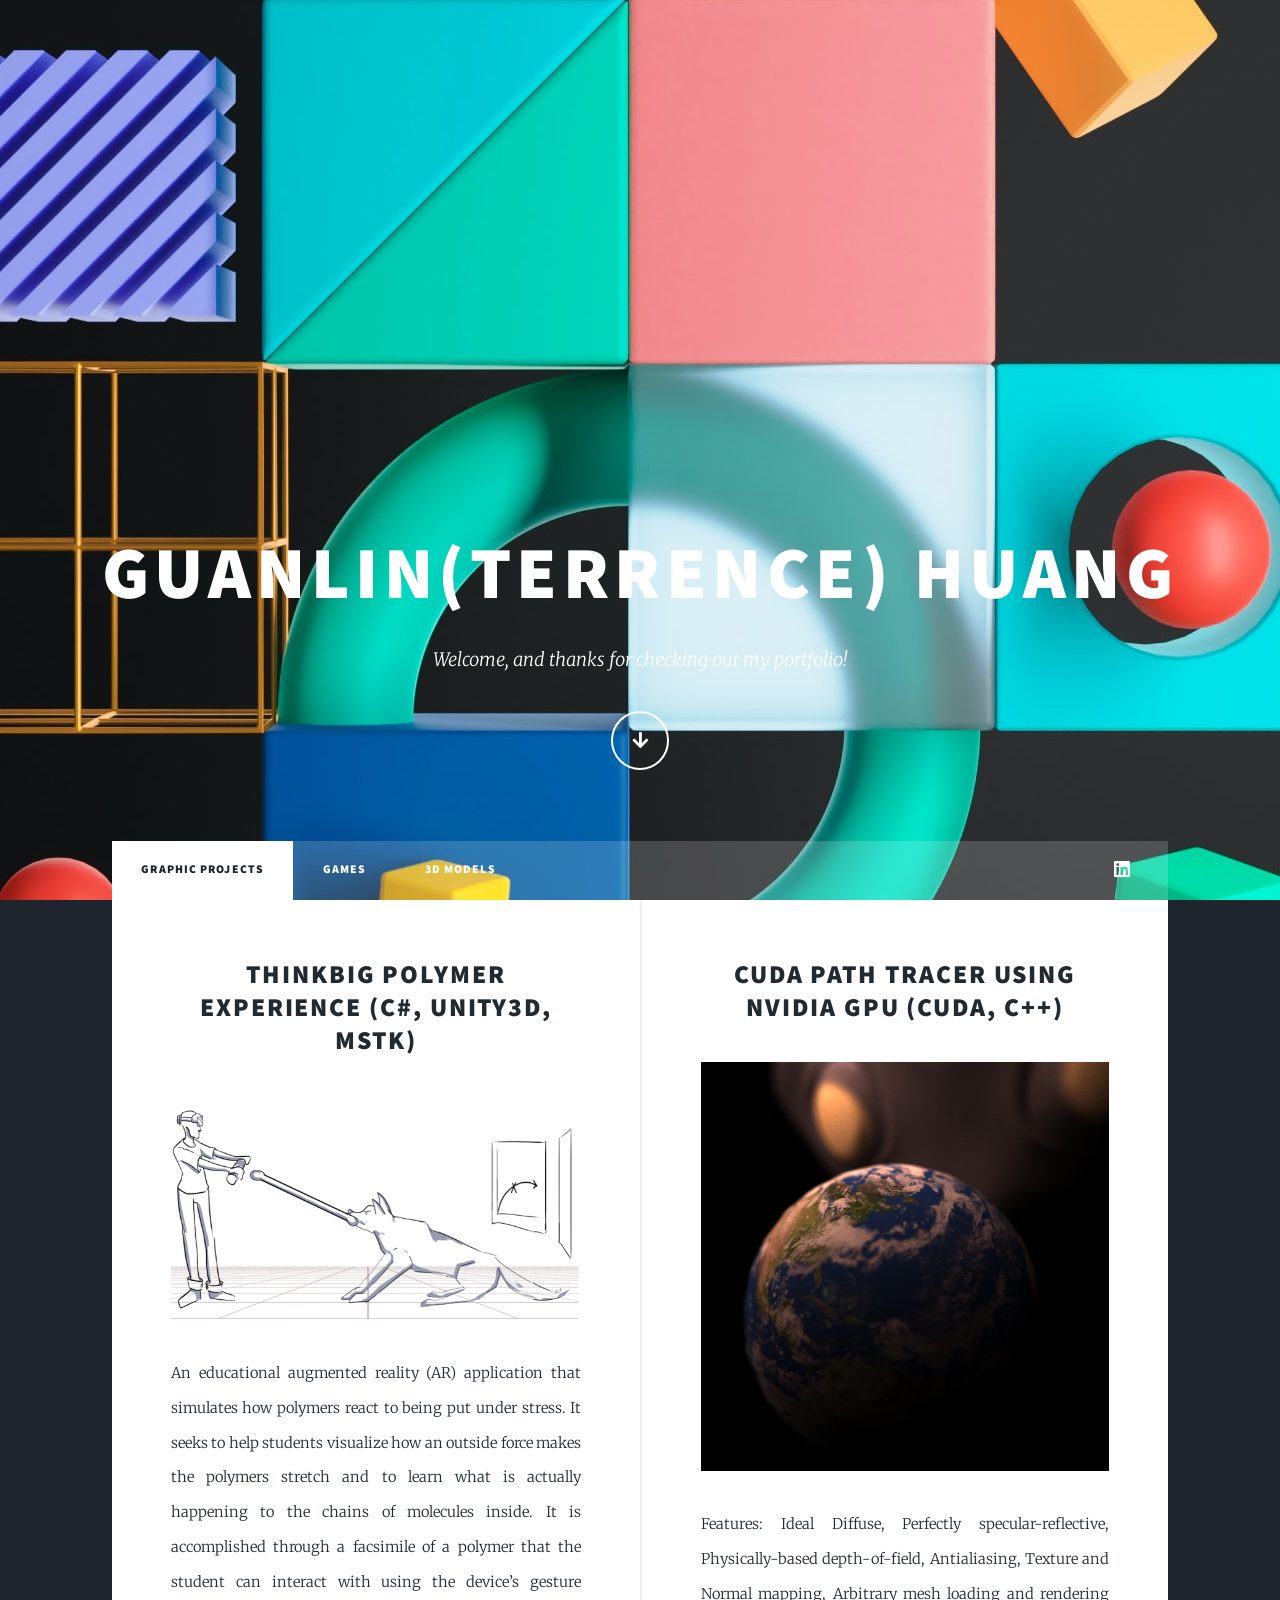
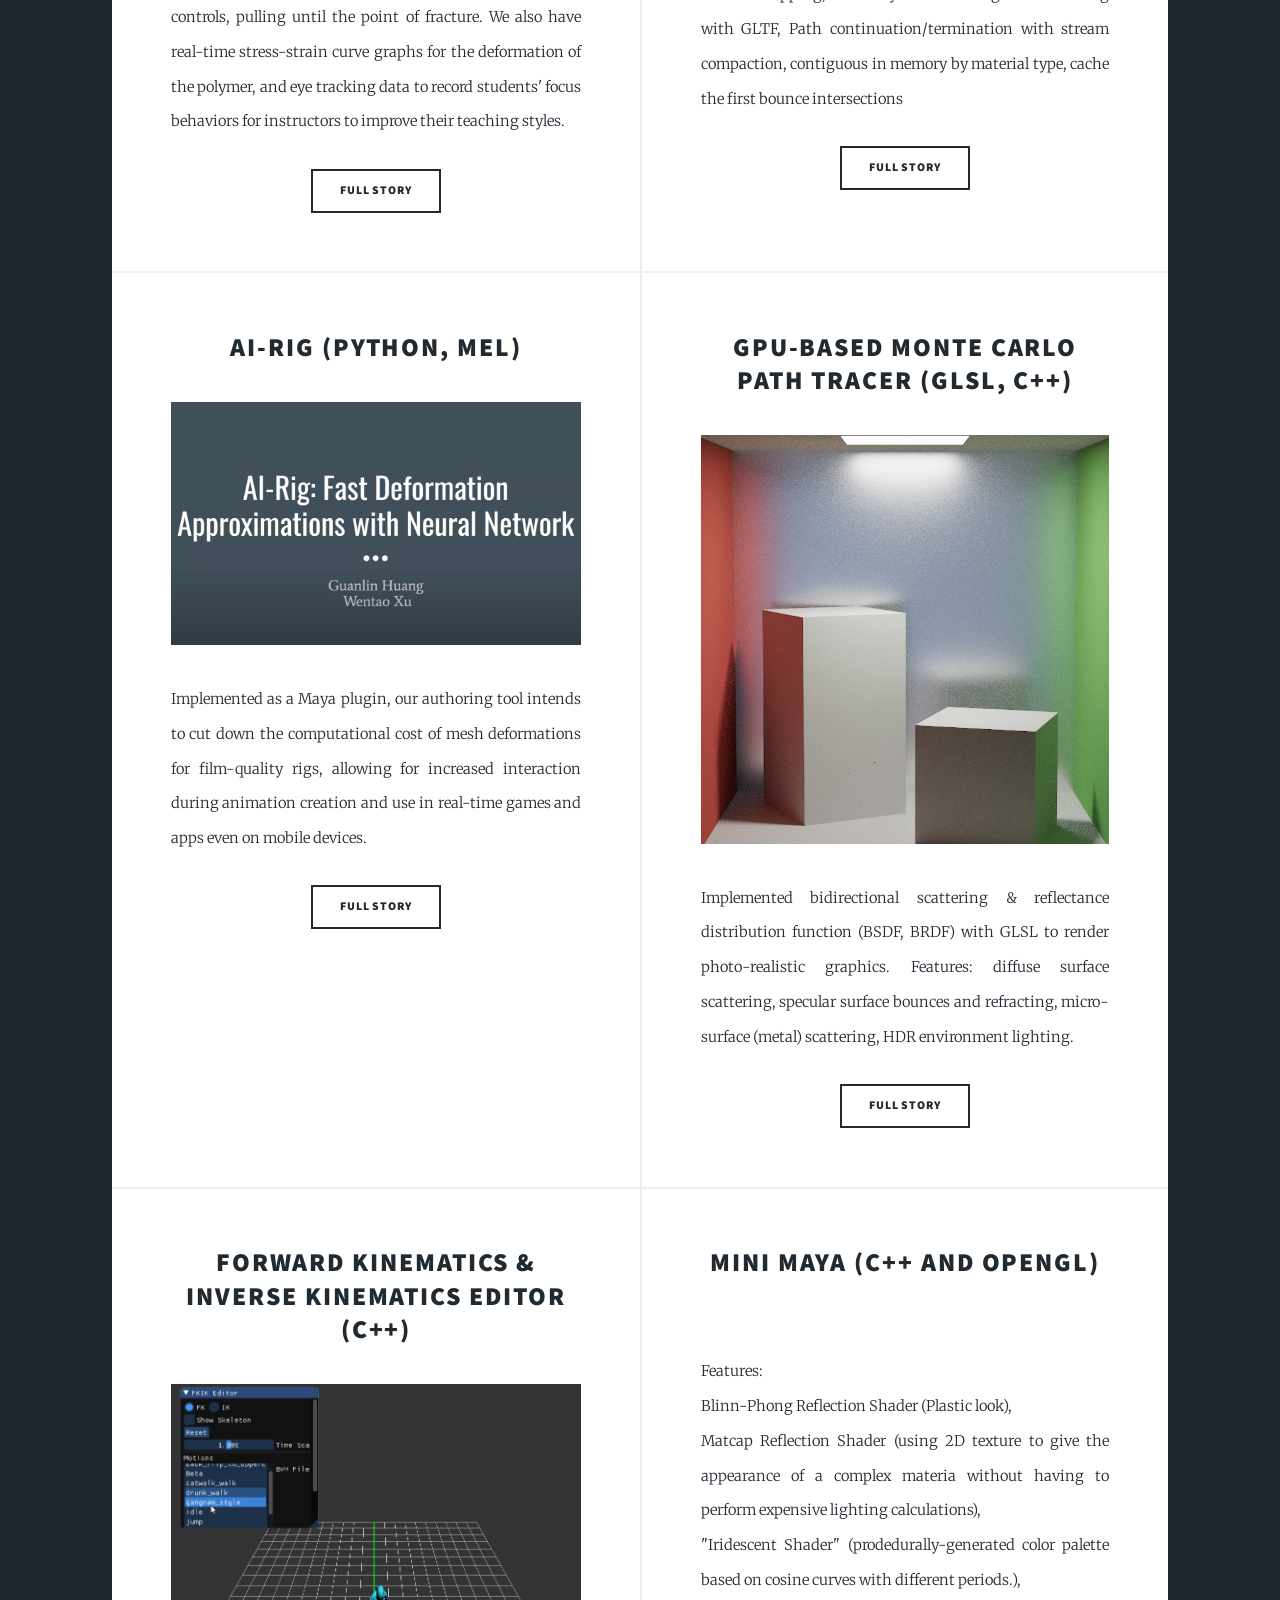
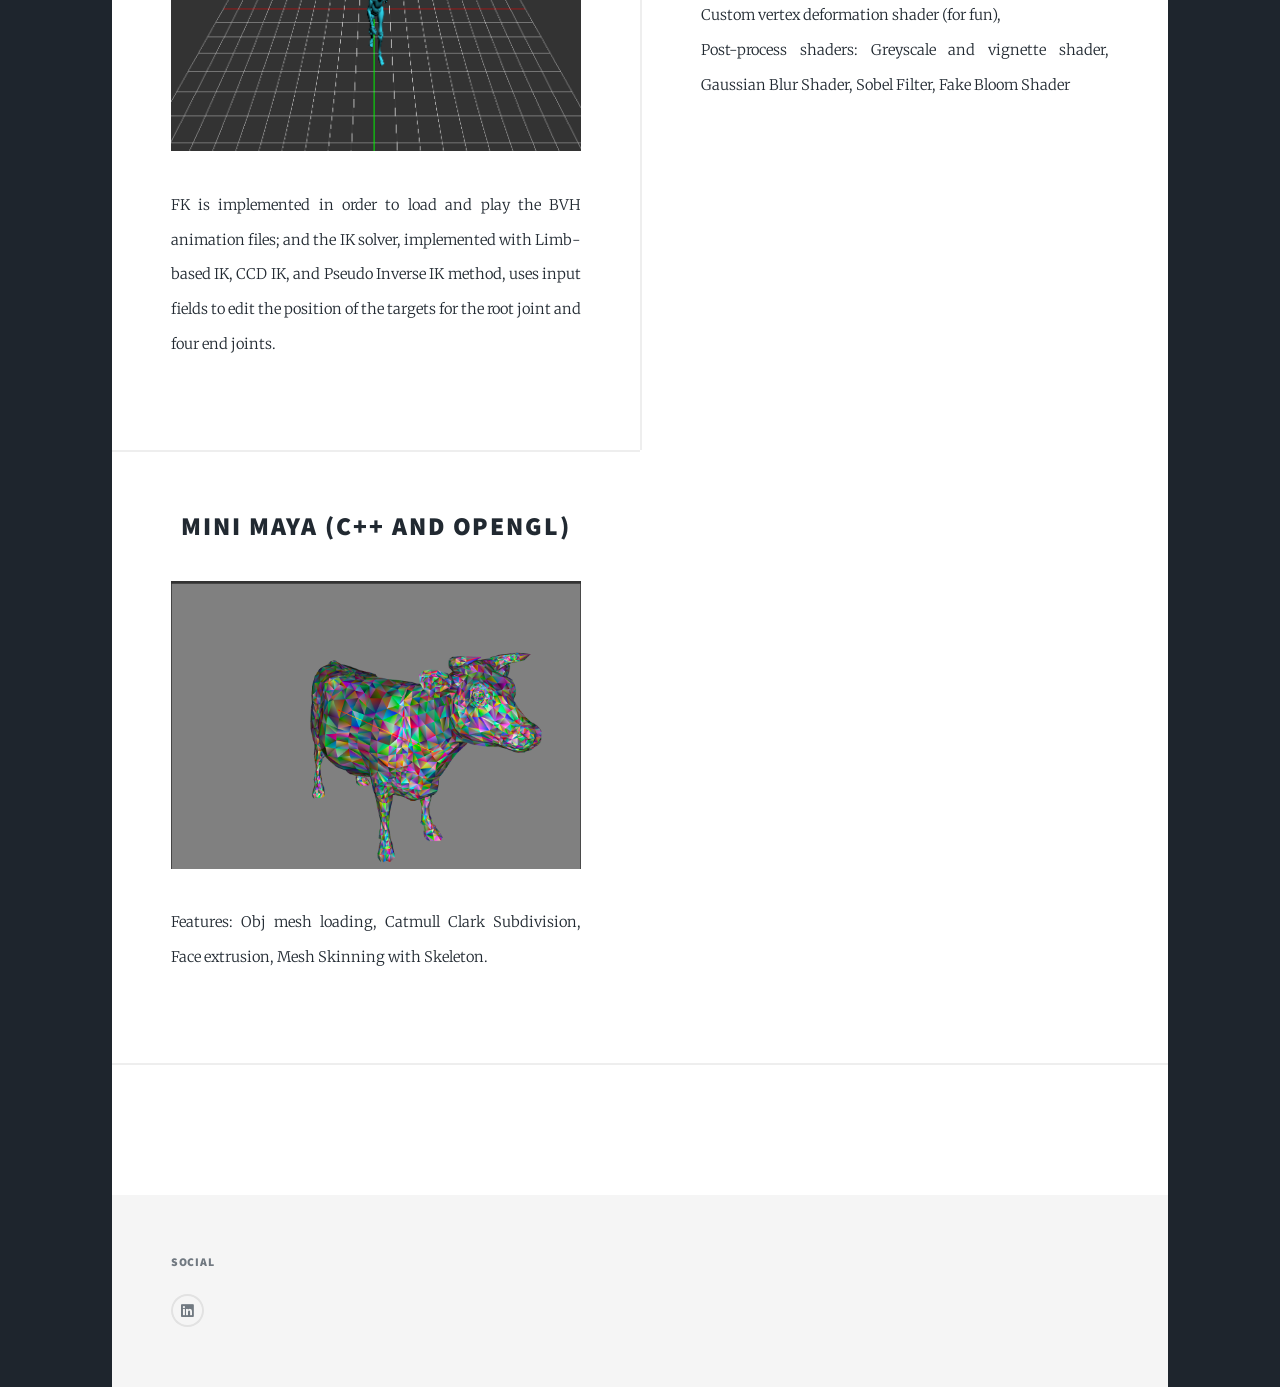
==== commit d7a2e46e: "added section" ====
--- a/index.html
+++ b/index.html
@@ -37,7 +37,8 @@
         <nav id="nav">
             <ul class="links">
                 <li class="active"><a href="#">Graphic Projects</a></li>
-                <li class><a href="generic.html">Games</a></li>
+                <li class><a href="games.html">Games</a></li>
+                <li class><a href="3d.html">3D Models</a></li>
 
             </ul>
             <ul class="icons">
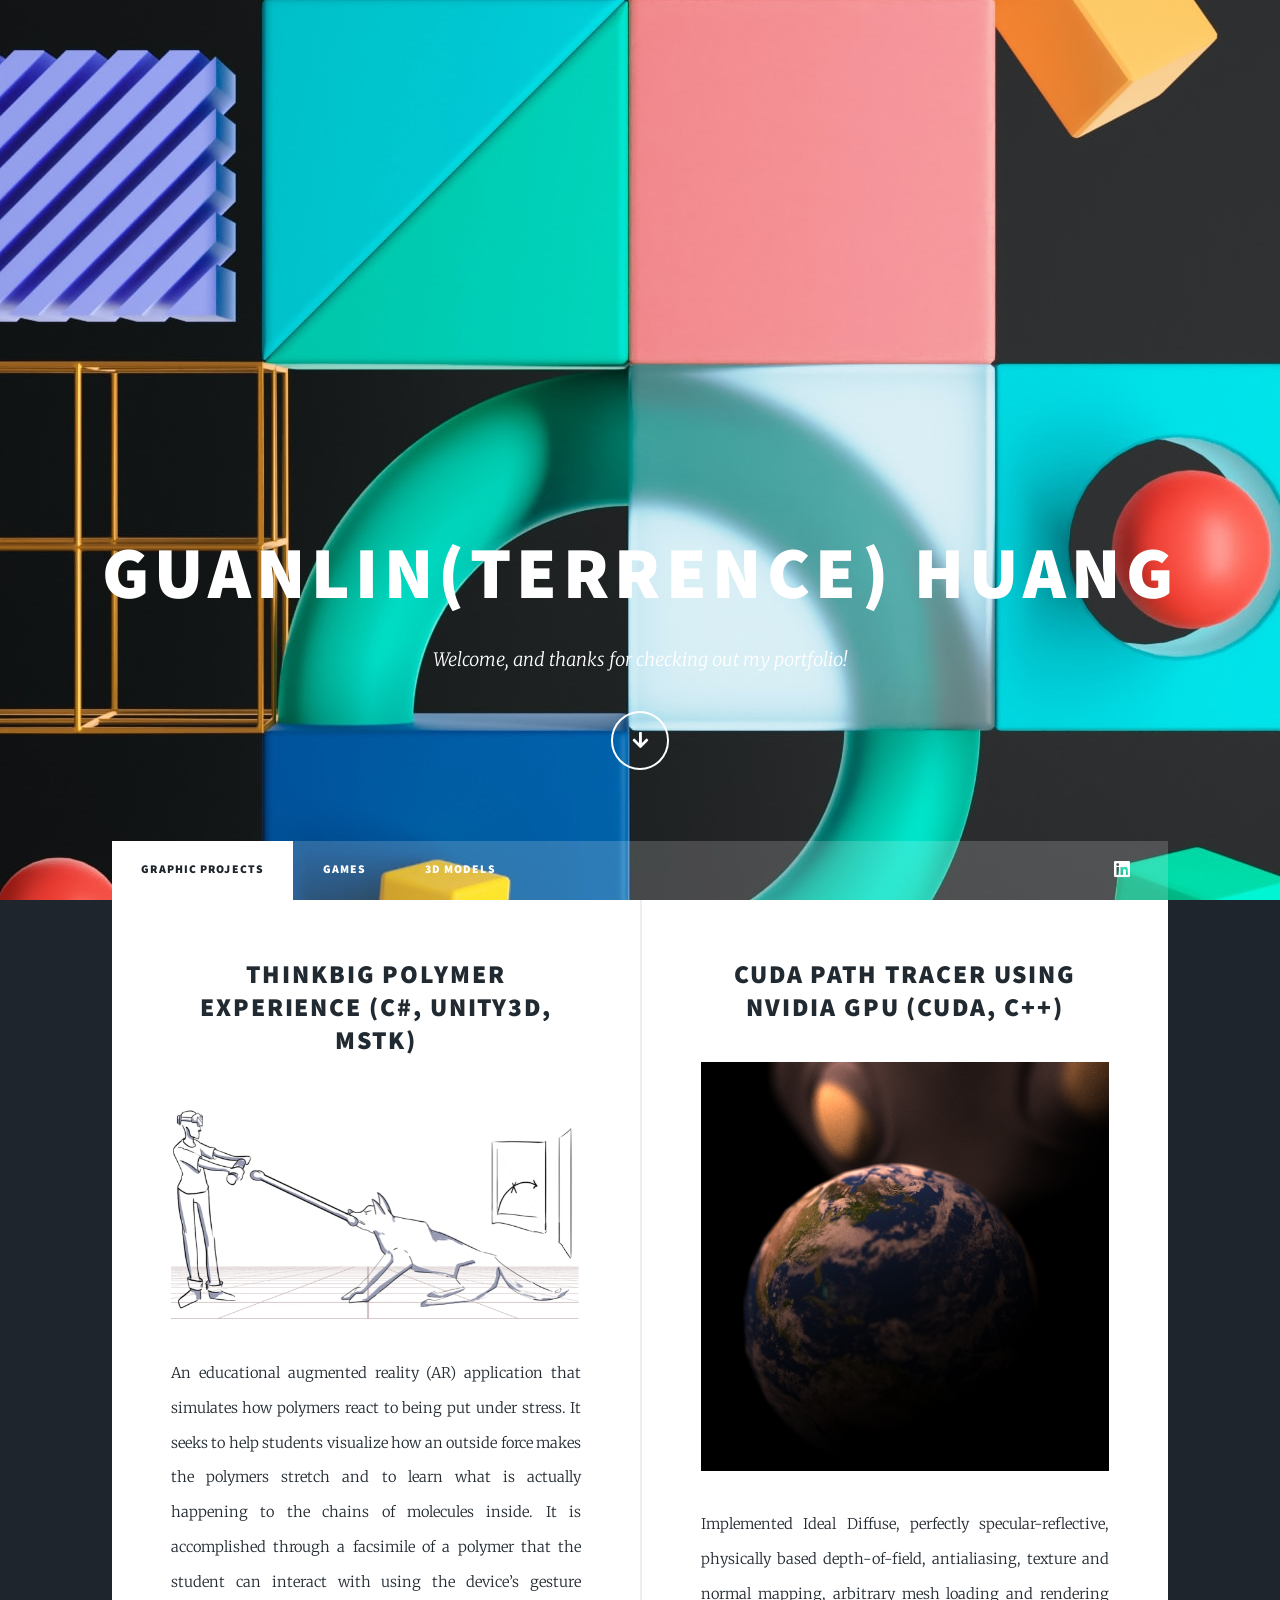
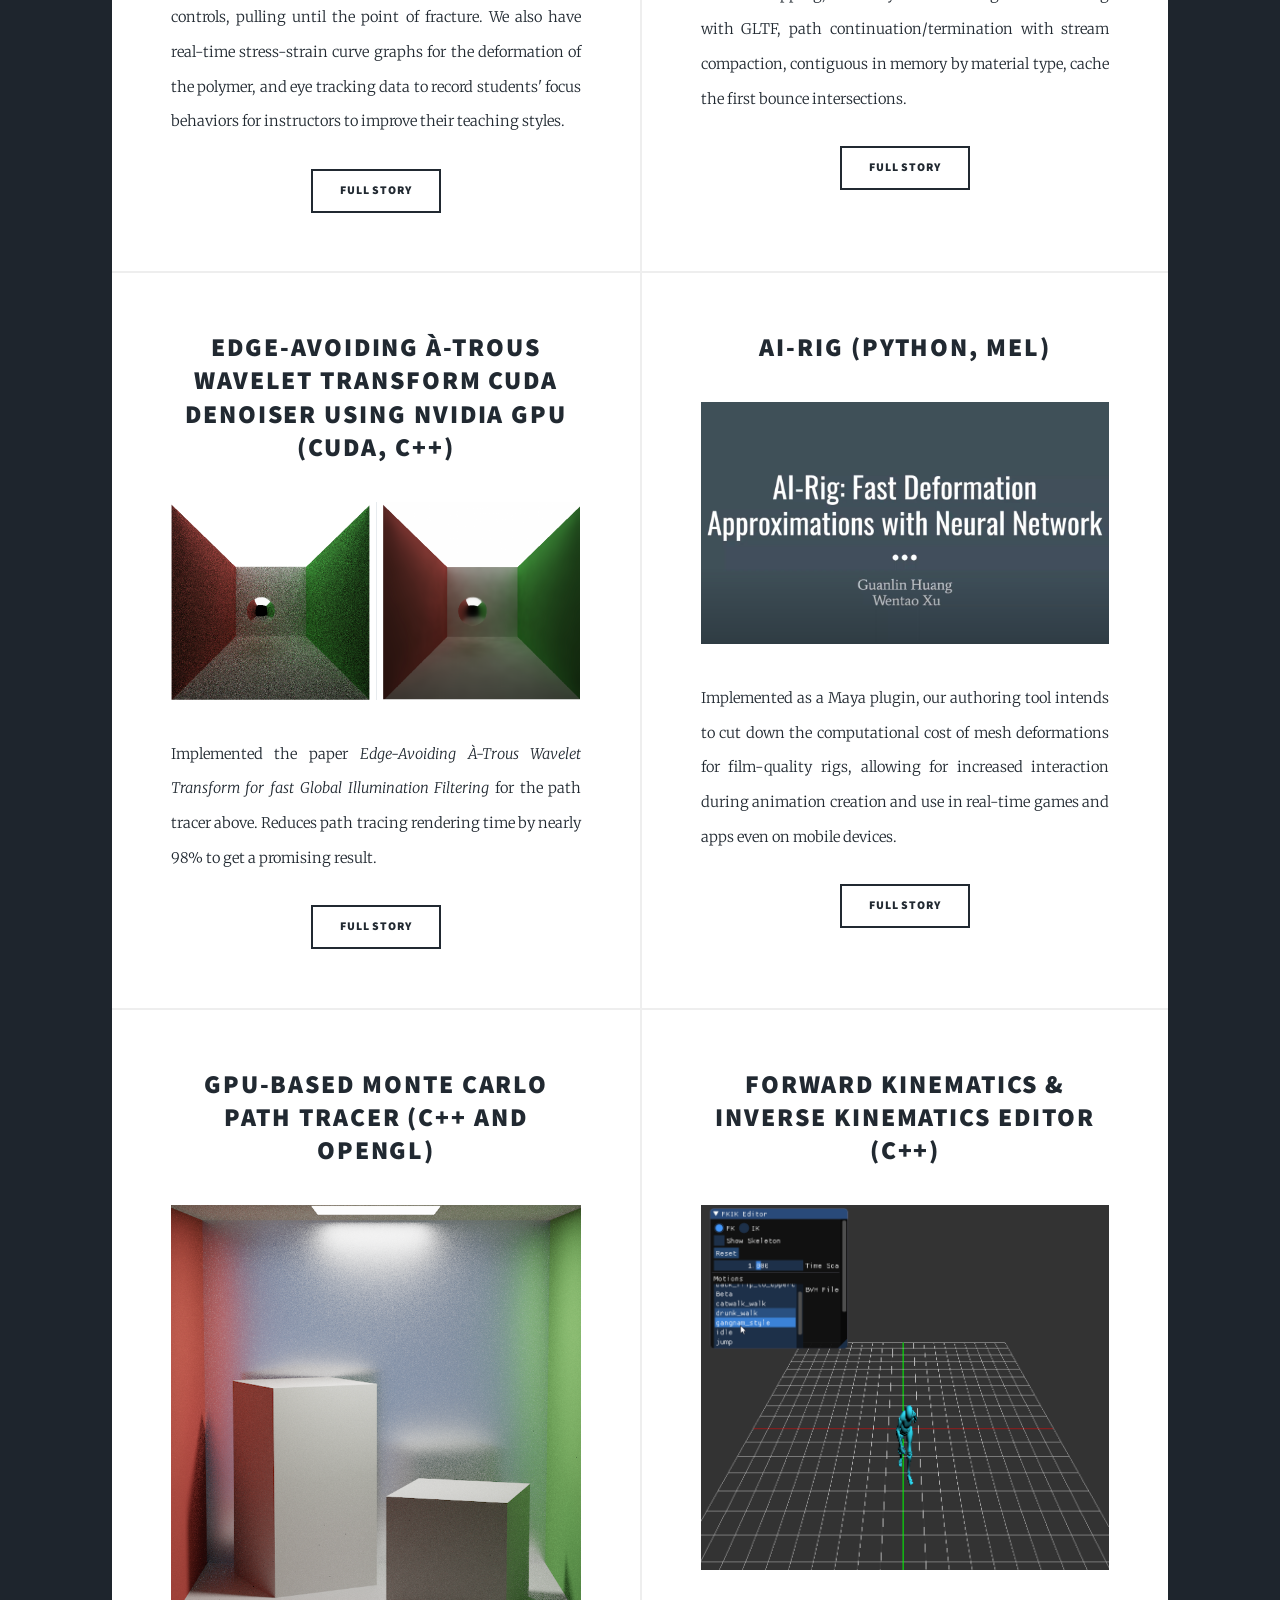
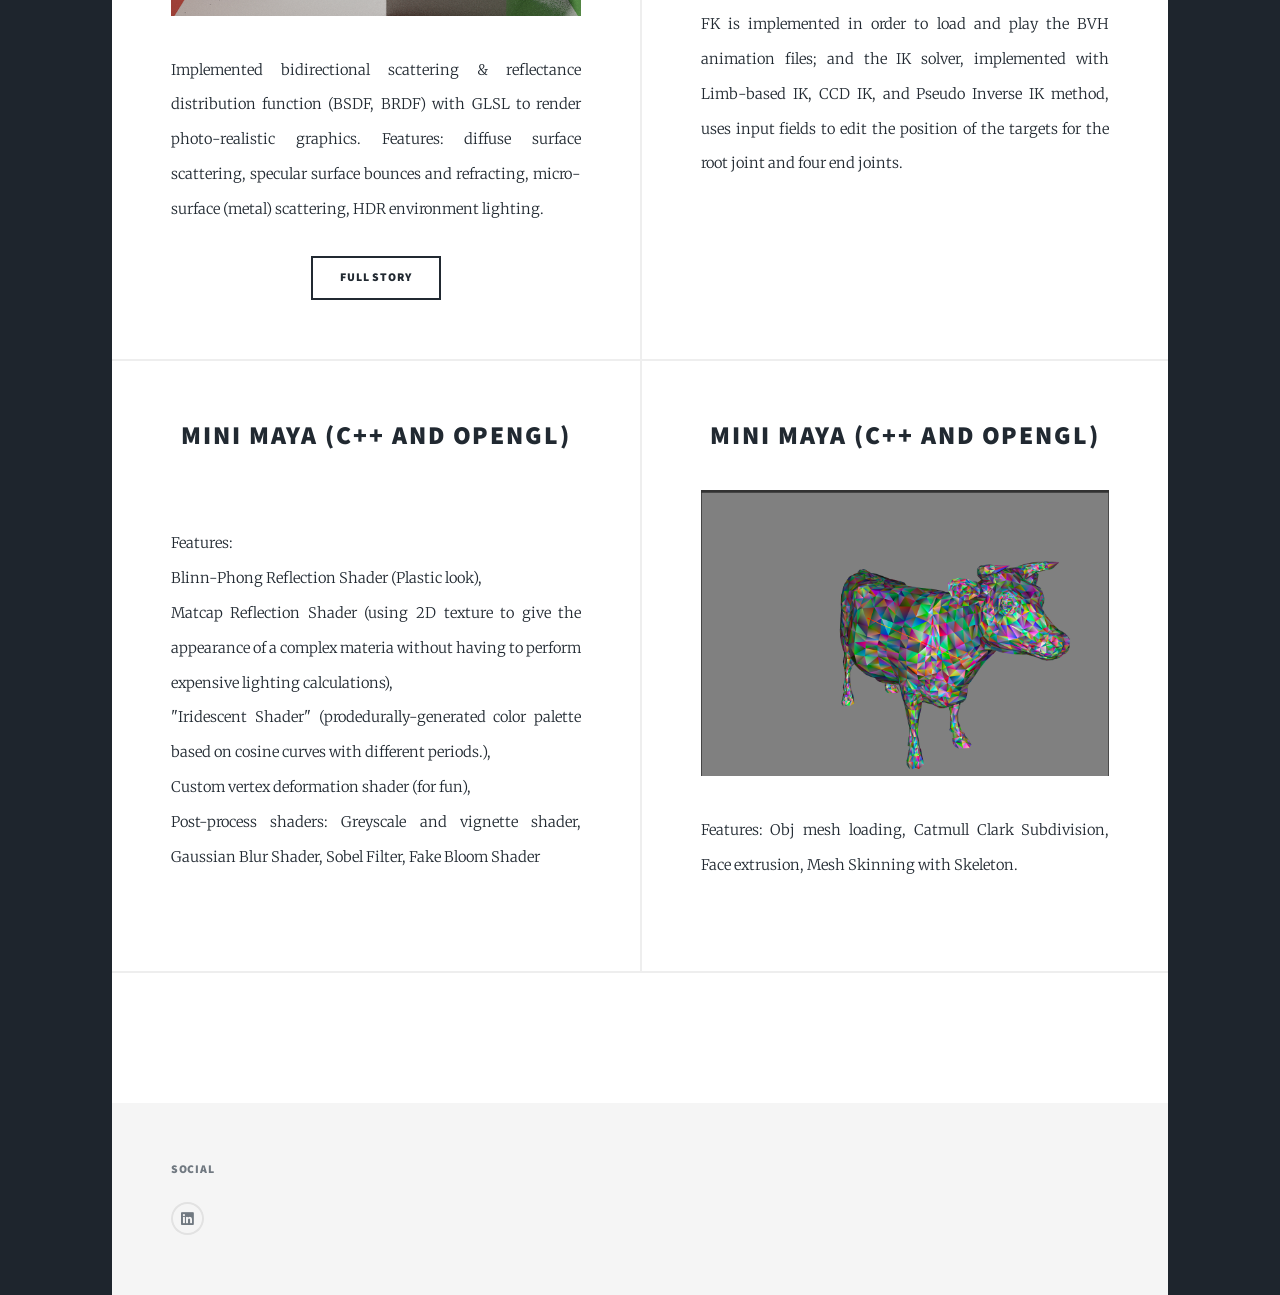
==== commit a55945e8: "added denoiser" ====
--- a/index.html
+++ b/index.html
@@ -92,13 +92,30 @@
                     </header>
                     <a class="image fit"><img src="images/title.png" alt="" /></a>
                     <p>
-                        Features: Ideal Diffuse, Perfectly specular-reflective, Physically-based depth-of-field, Antialiasing, Texture and Normal mapping, Arbitrary mesh loading and rendering with GLTF, Path continuation/termination with stream compaction, contiguous in memory by material type, cache the first bounce intersections
+                        Implemented Ideal Diffuse, perfectly specular-reflective, physically based depth-of-field, antialiasing, 
+						texture and normal mapping, arbitrary mesh loading and rendering with GLTF, path continuation/termination with stream compaction, 
+						contiguous in memory by material type, cache the first bounce intersections.
                     </p>
                     <ul class="actions special">
                         <li><a href="https://github.com/VirulentKid/Project3-CUDA-Path-Tracer" class="button">Full Story</a></li>
                     </ul>
                 </article>
 
+				<article>
+                    <header>
+                        <!-- <span class="date">April 24, 2017</span> -->
+                        <h2>Edge-Avoiding À-Trous Wavelet Transform CUDA Denoiser Using Nvidia GPU (CUDA, C++)</h2>
+                    </header>
+                    <a class="image fit"><img src="images/denoiser.png" alt="" /></a>
+                    <p>
+                        Implemented the paper <i>Edge-Avoiding À-Trous Wavelet Transform for fast Global Illumination Filtering</i> for the path tracer above.
+						Reduces path tracing rendering time by nearly 98% to get a promising result.
+                    </p>
+                    <ul class="actions special">
+                        <li><a href="https://github.com/VirulentKid/Project3-CUDA-Path-Tracer/tree/denoiser" class="button">Full Story</a></li>
+                    </ul>
+                </article>
+
                 <article>
                     <header>
                         <!-- <span class="date">April 24, 2017</span> -->
@@ -116,7 +133,7 @@
                 <article>
                     <header>
                         <!-- <span class="date">April 24, 2017</span> -->
-                        <h2>GPU-based Monte Carlo Path Tracer (GLSL, C++)</h2>
+                        <h2>GPU-based Monte Carlo Path Tracer (C++ and OpenGL)</h2>
                     </header>
                     <a class="image fit"><img src="images/gpu.png" alt="" /></a>
                     <p>
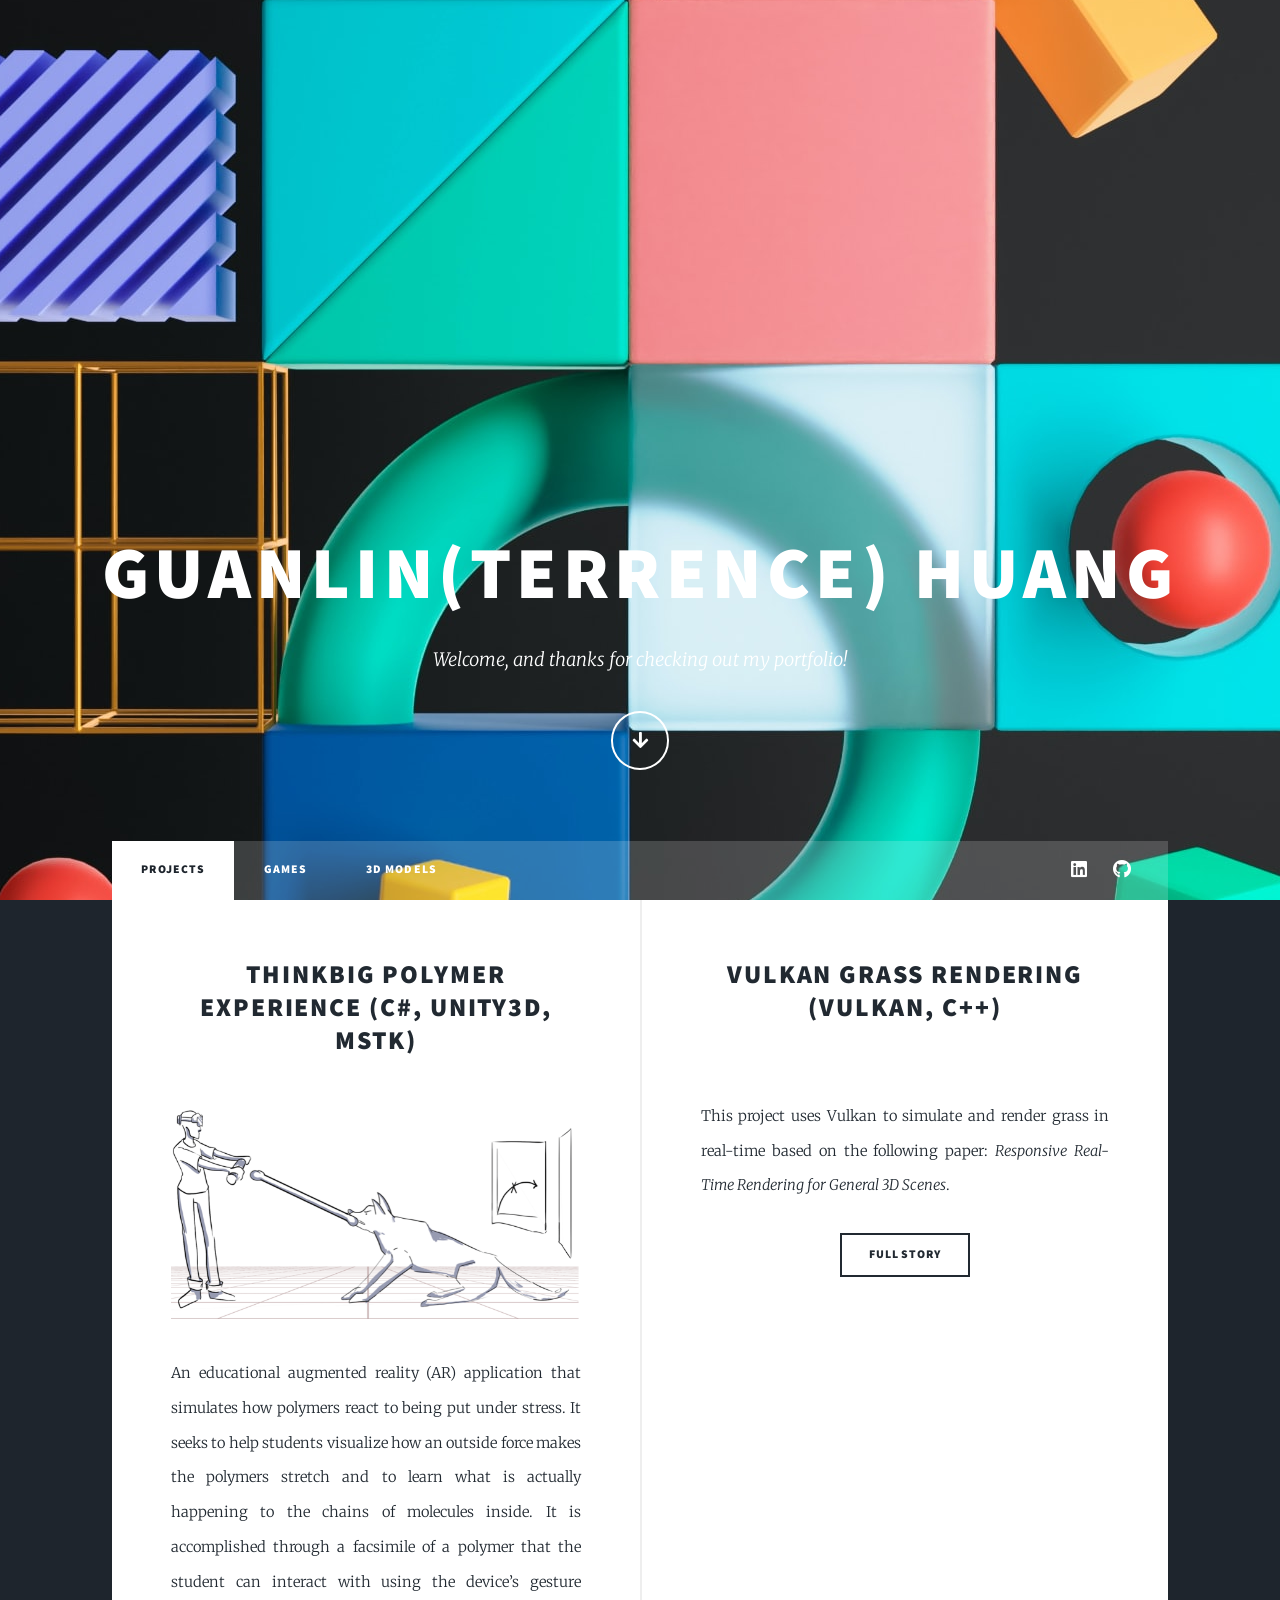
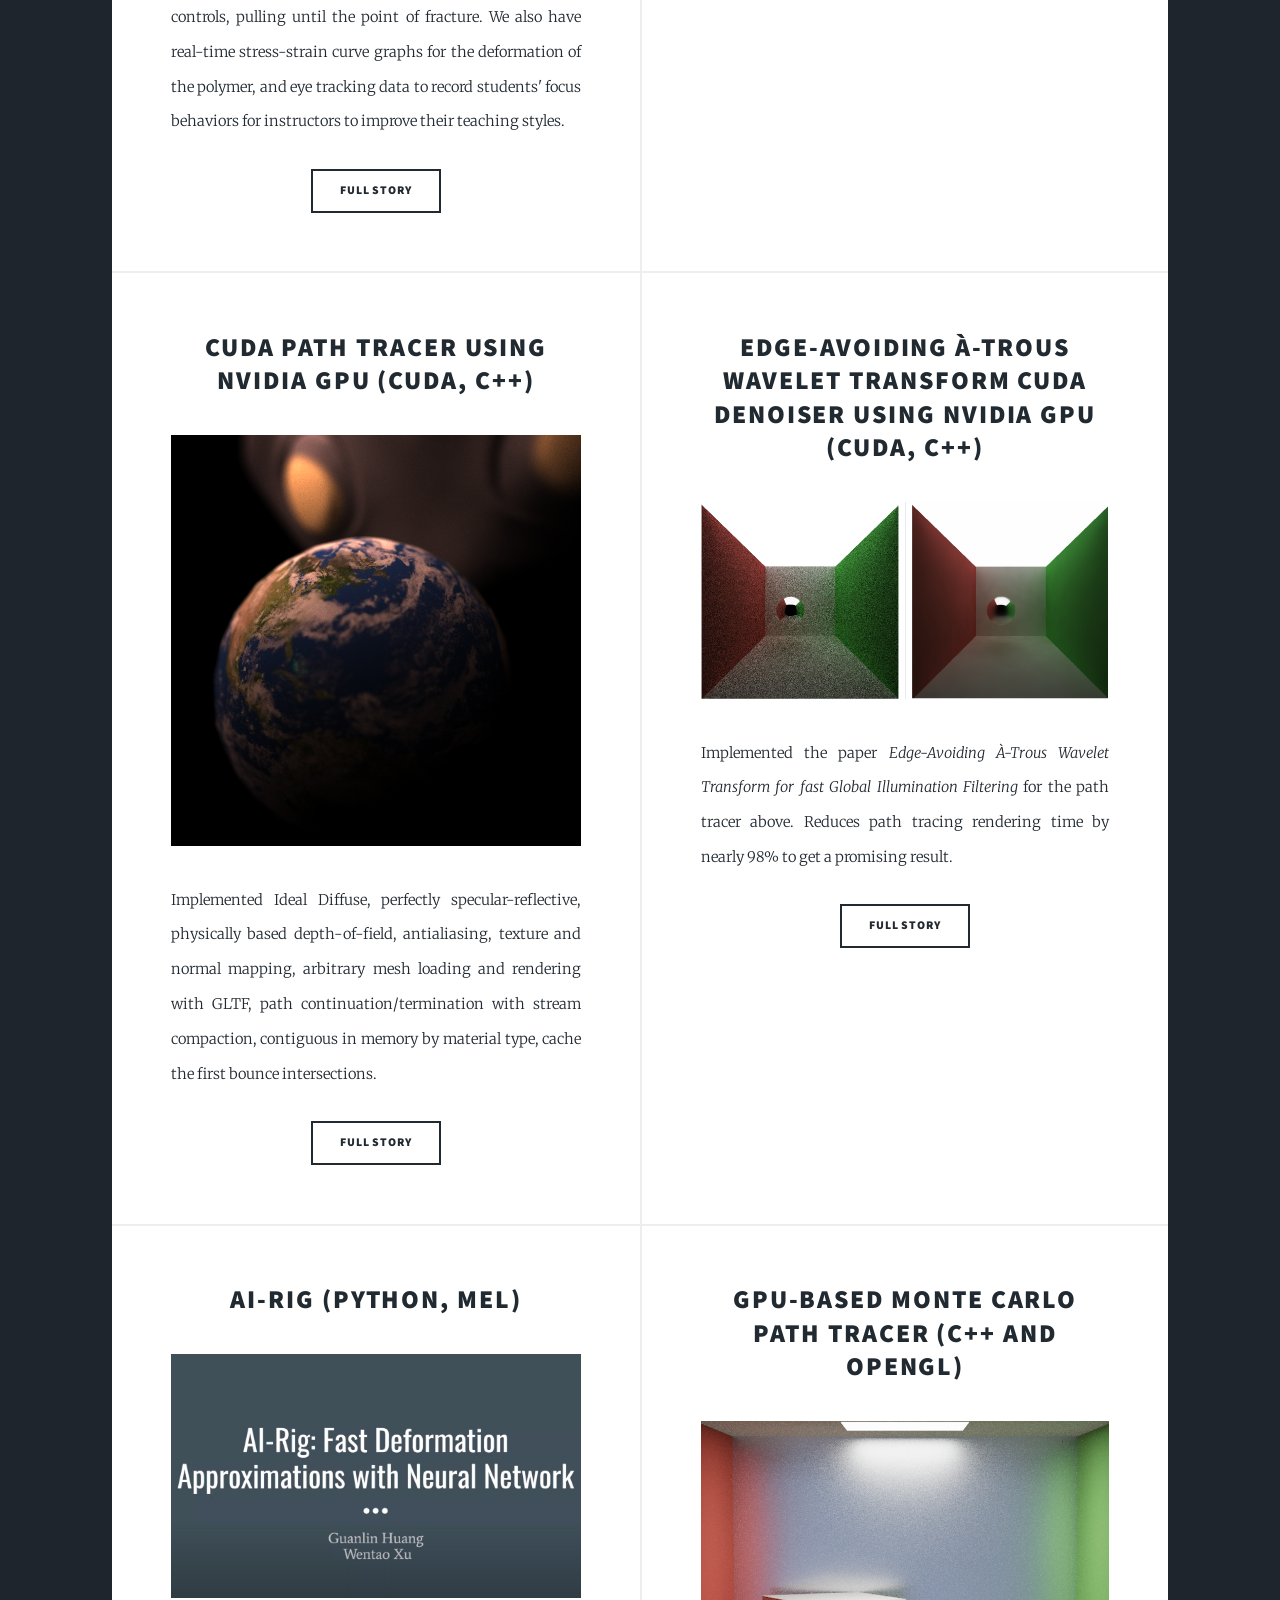
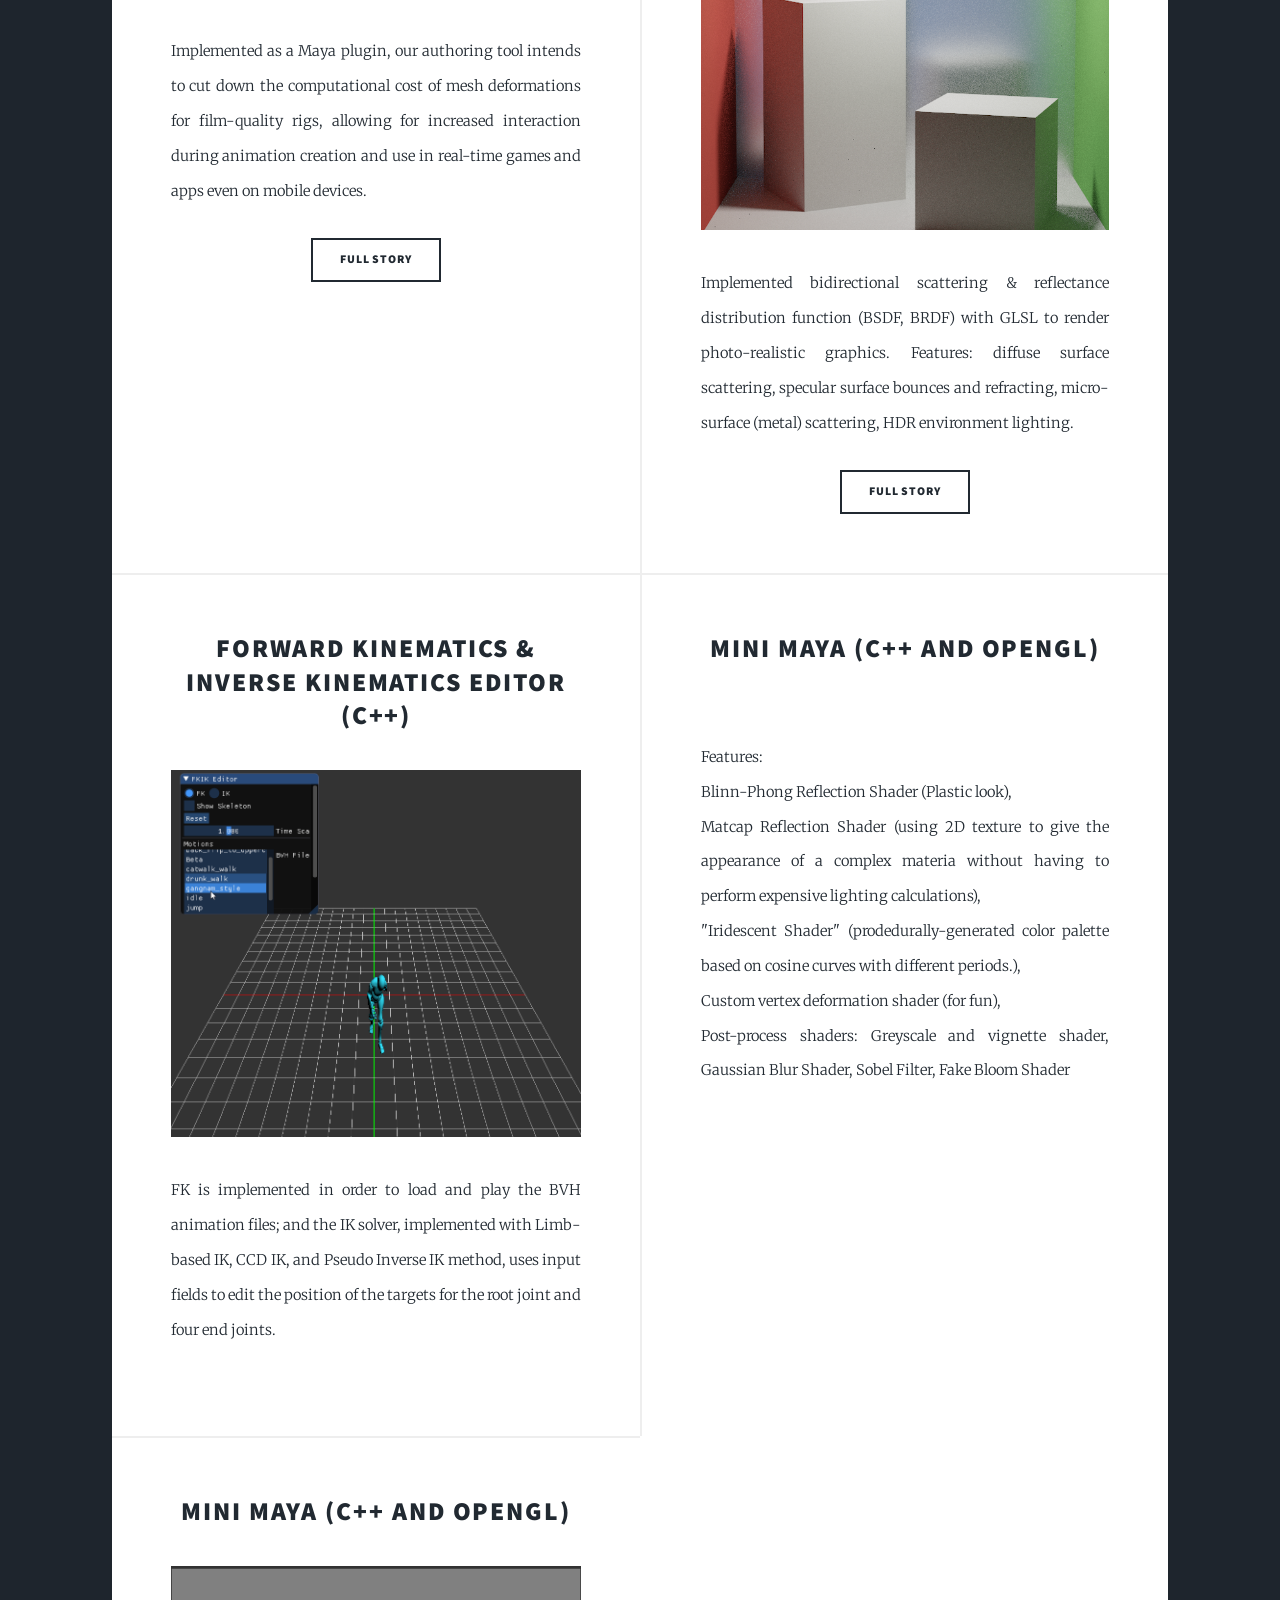
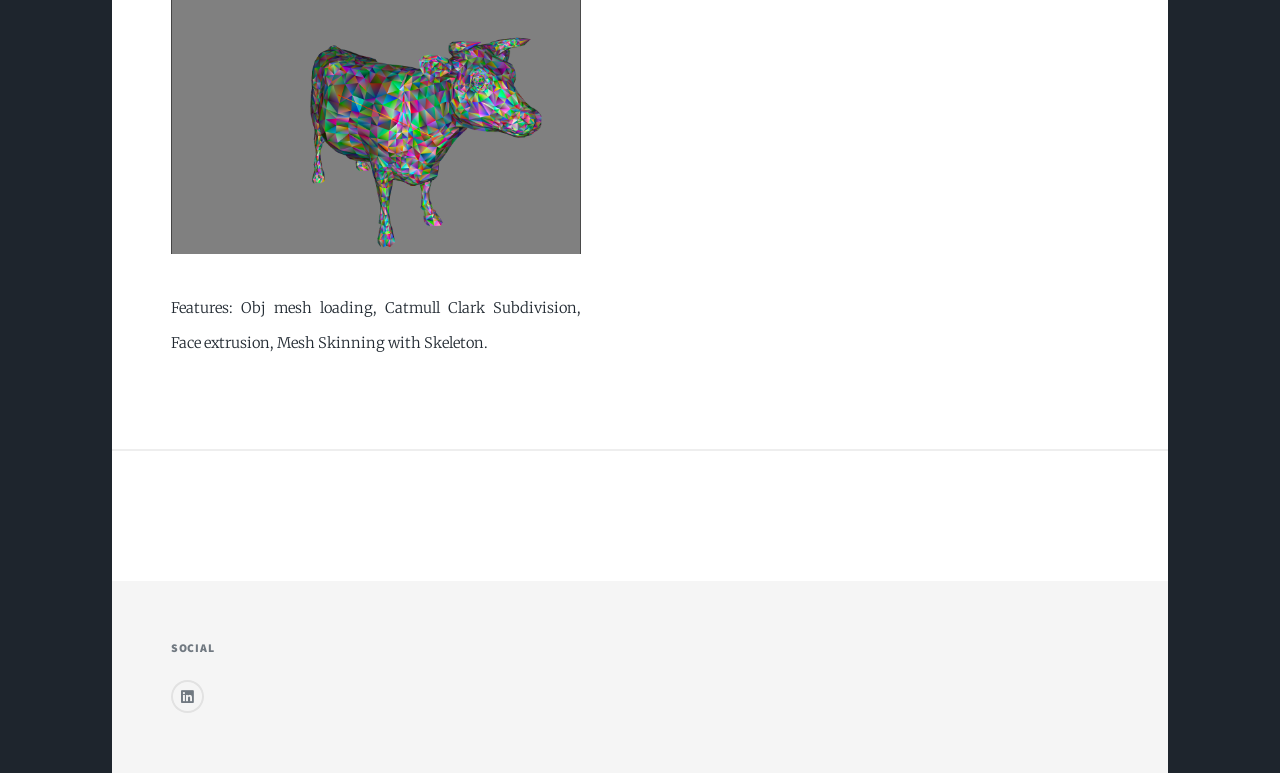
==== commit 08810e3a: "added grass simulation" ====
--- a/index.html
+++ b/index.html
@@ -36,14 +36,14 @@
         <!-- Nav -->
         <nav id="nav">
             <ul class="links">
-                <li class="active"><a href="#">Graphic Projects</a></li>
+                <li class="active"><a href="#">Projects</a></li>
                 <li class><a href="games.html">Games</a></li>
                 <li class><a href="3d.html">3D Models</a></li>
 
             </ul>
             <ul class="icons">
                 <li><a href="https://www.linkedin.com/in/guanlin-huang-4406668502/" class="icon brands fa-linkedin"><span class="label">Instagram</span></a></li>
-                <!-- <li><a href="https://github.com/VirulentKid" class="icon brands fa-github"><span class="label">GitHub</span></a></li> -->
+                <li><a href="https://github.com/VirulentKid" class="icon brands fa-github"><span class="label">GitHub</span></a></li>
             </ul>
         </nav>
 
@@ -82,6 +82,20 @@
                     </p>
                     <ul class="actions special">
                         <li><a href="https://drive.google.com/drive/folders/1RY0nypovGEHQAV8OFfAQr2IxyCnFQ7w_?usp=sharing" class="button">Full Story</a></li>
+                    </ul>
+                </article>
+
+				<article>
+                    <header>
+                        <!-- <span class="date">April 24, 2017</span> -->
+                        <h2>Vulkan Grass Rendering (Vulkan, C++)</h2>
+                    </header>
+                    <a class="image fit"><img src="images/display.gif" alt="" /></a>
+                    <p>
+                        This project uses Vulkan to simulate and render grass in real-time based on the following paper: <i>Responsive Real-Time Rendering for General 3D Scenes</i>. 
+                    </p>
+                    <ul class="actions special">
+                        <li><a href="https://github.com/VirulentKid/Project5-Vulkan-Grass-Rendering" class="button">Full Story</a></li>
                     </ul>
                 </article>
 
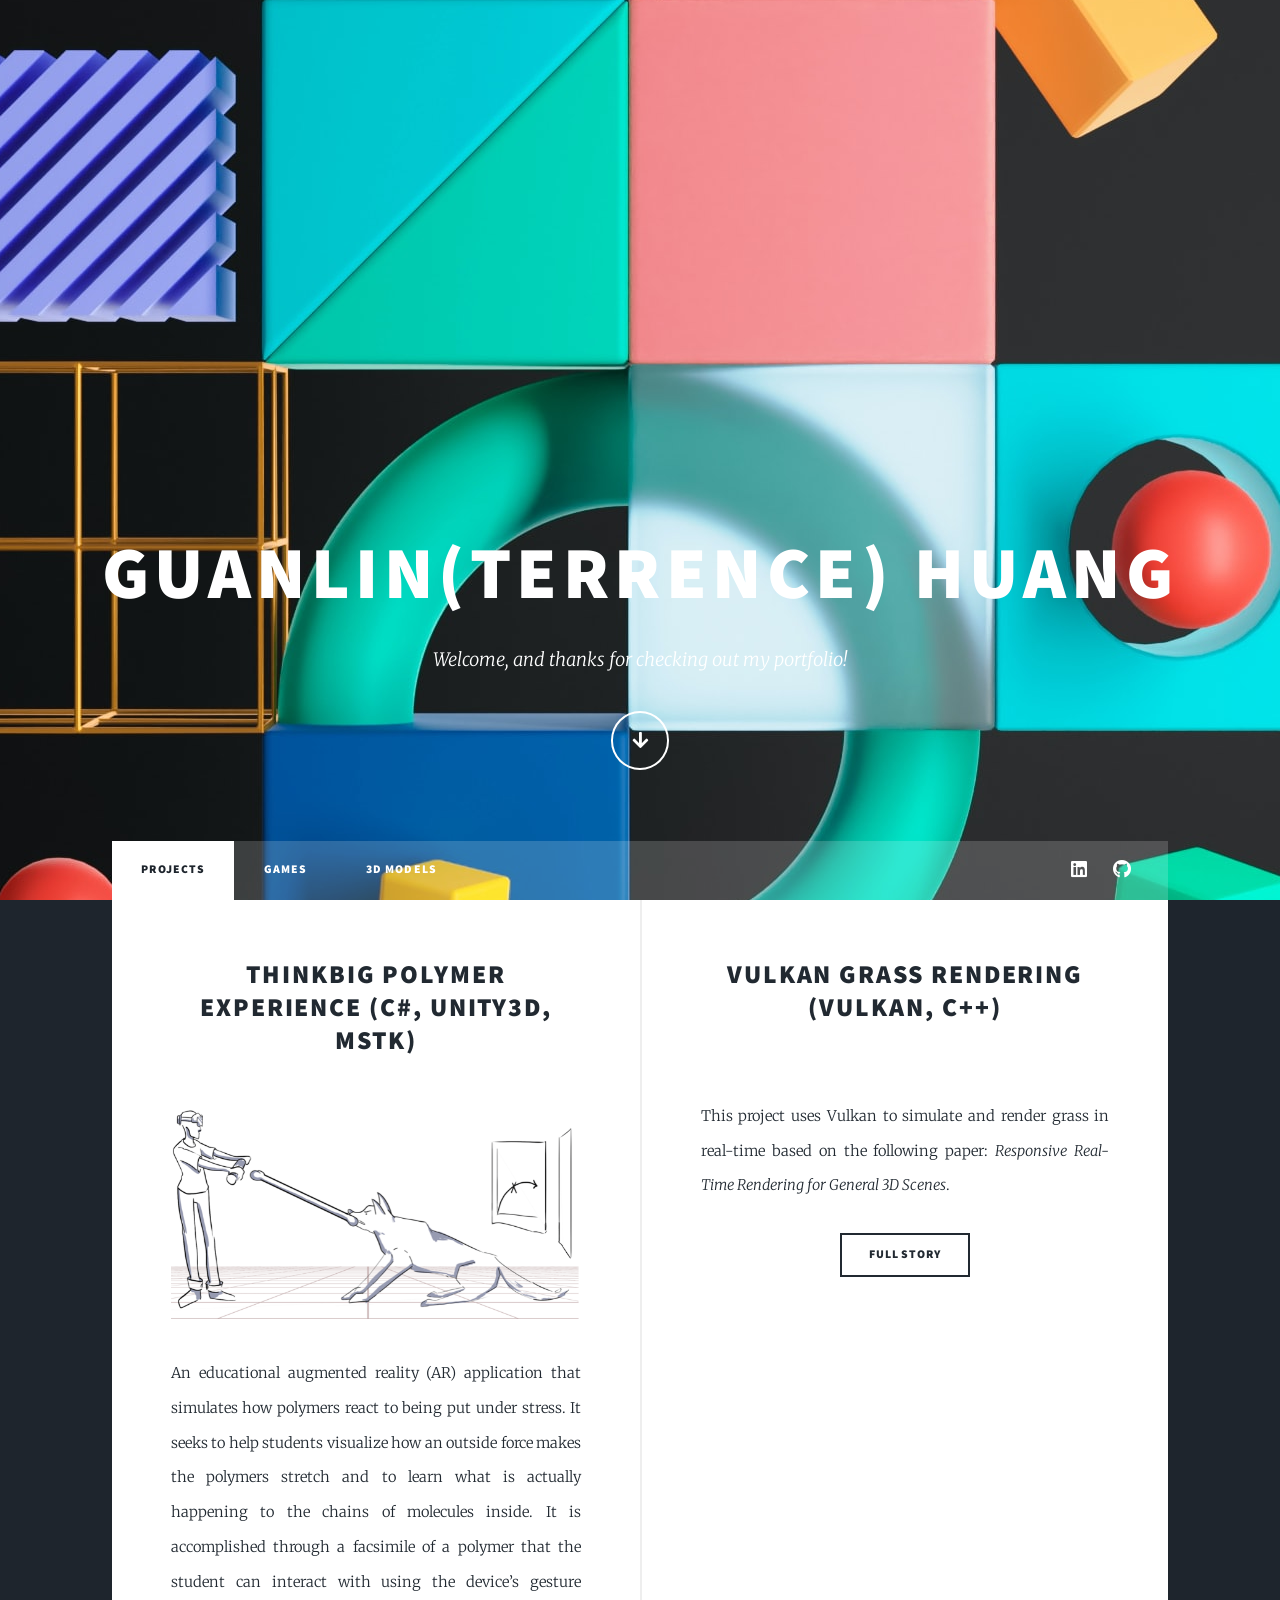
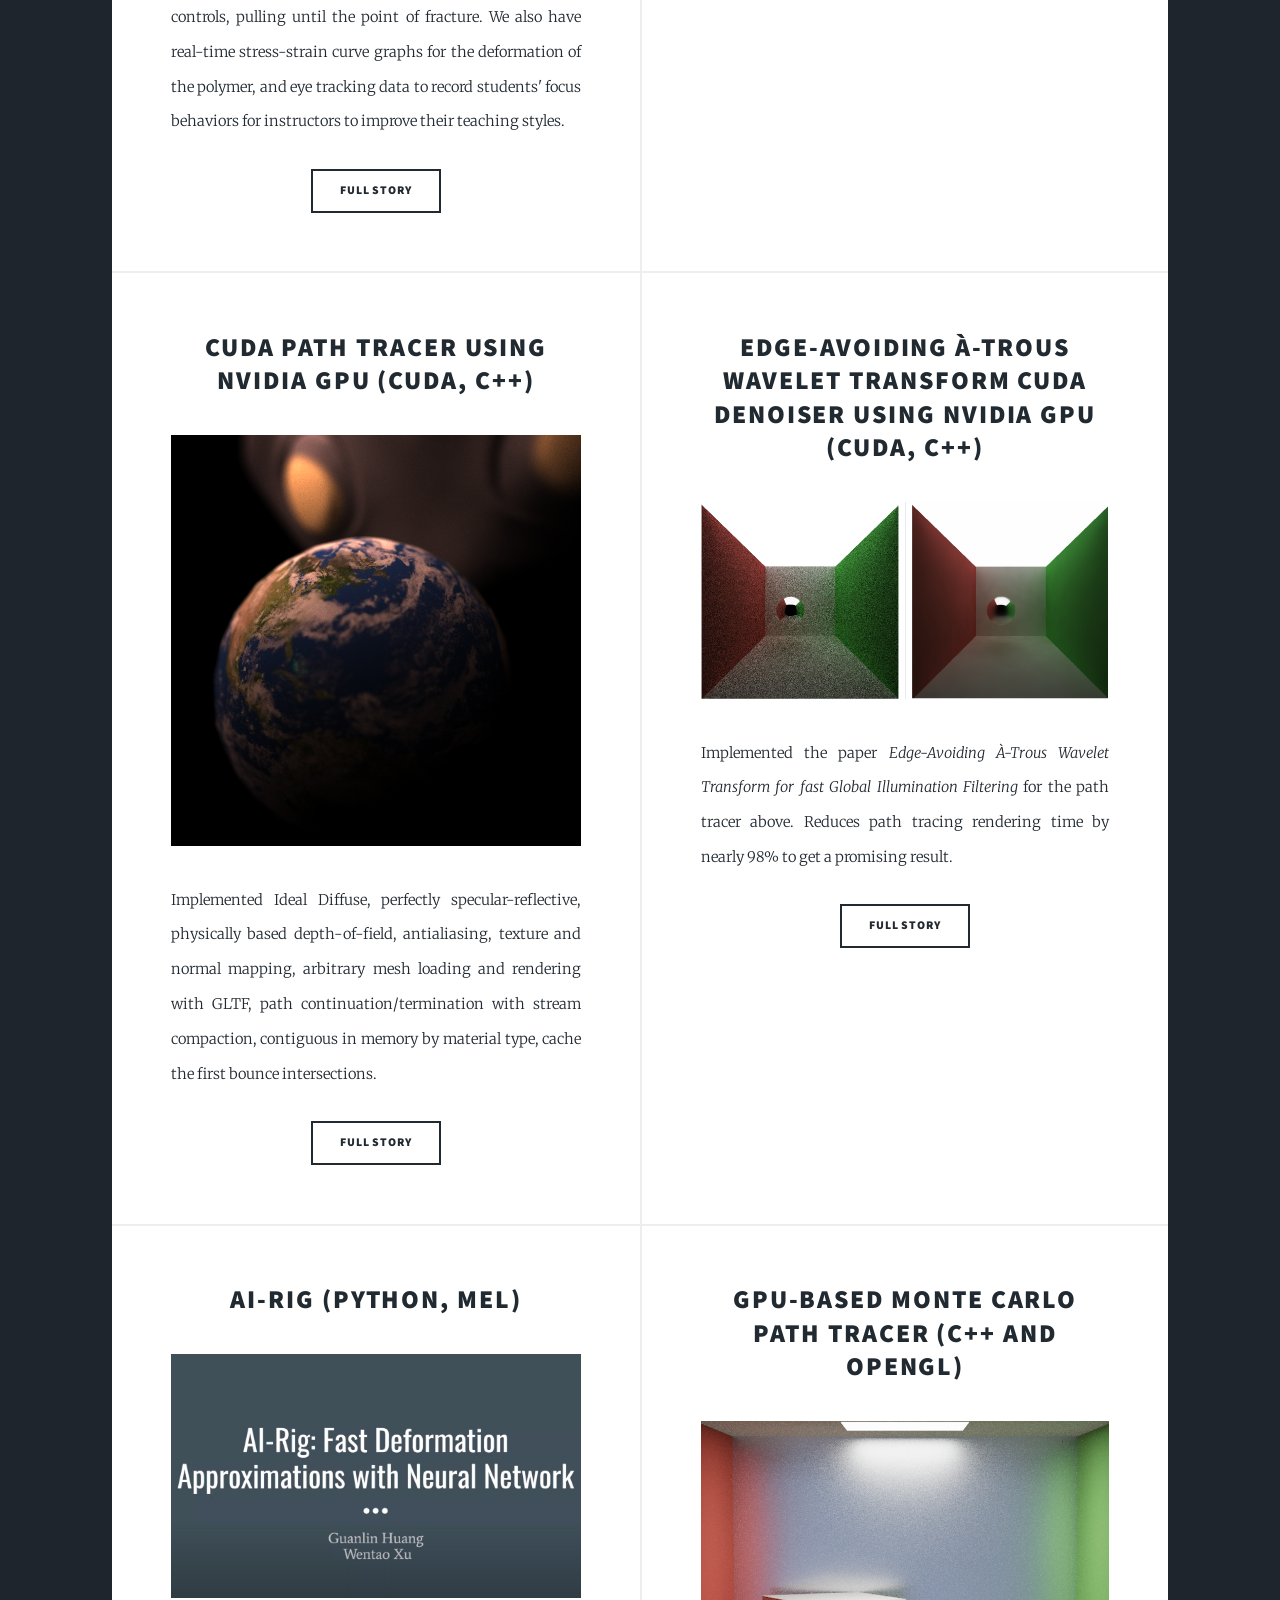
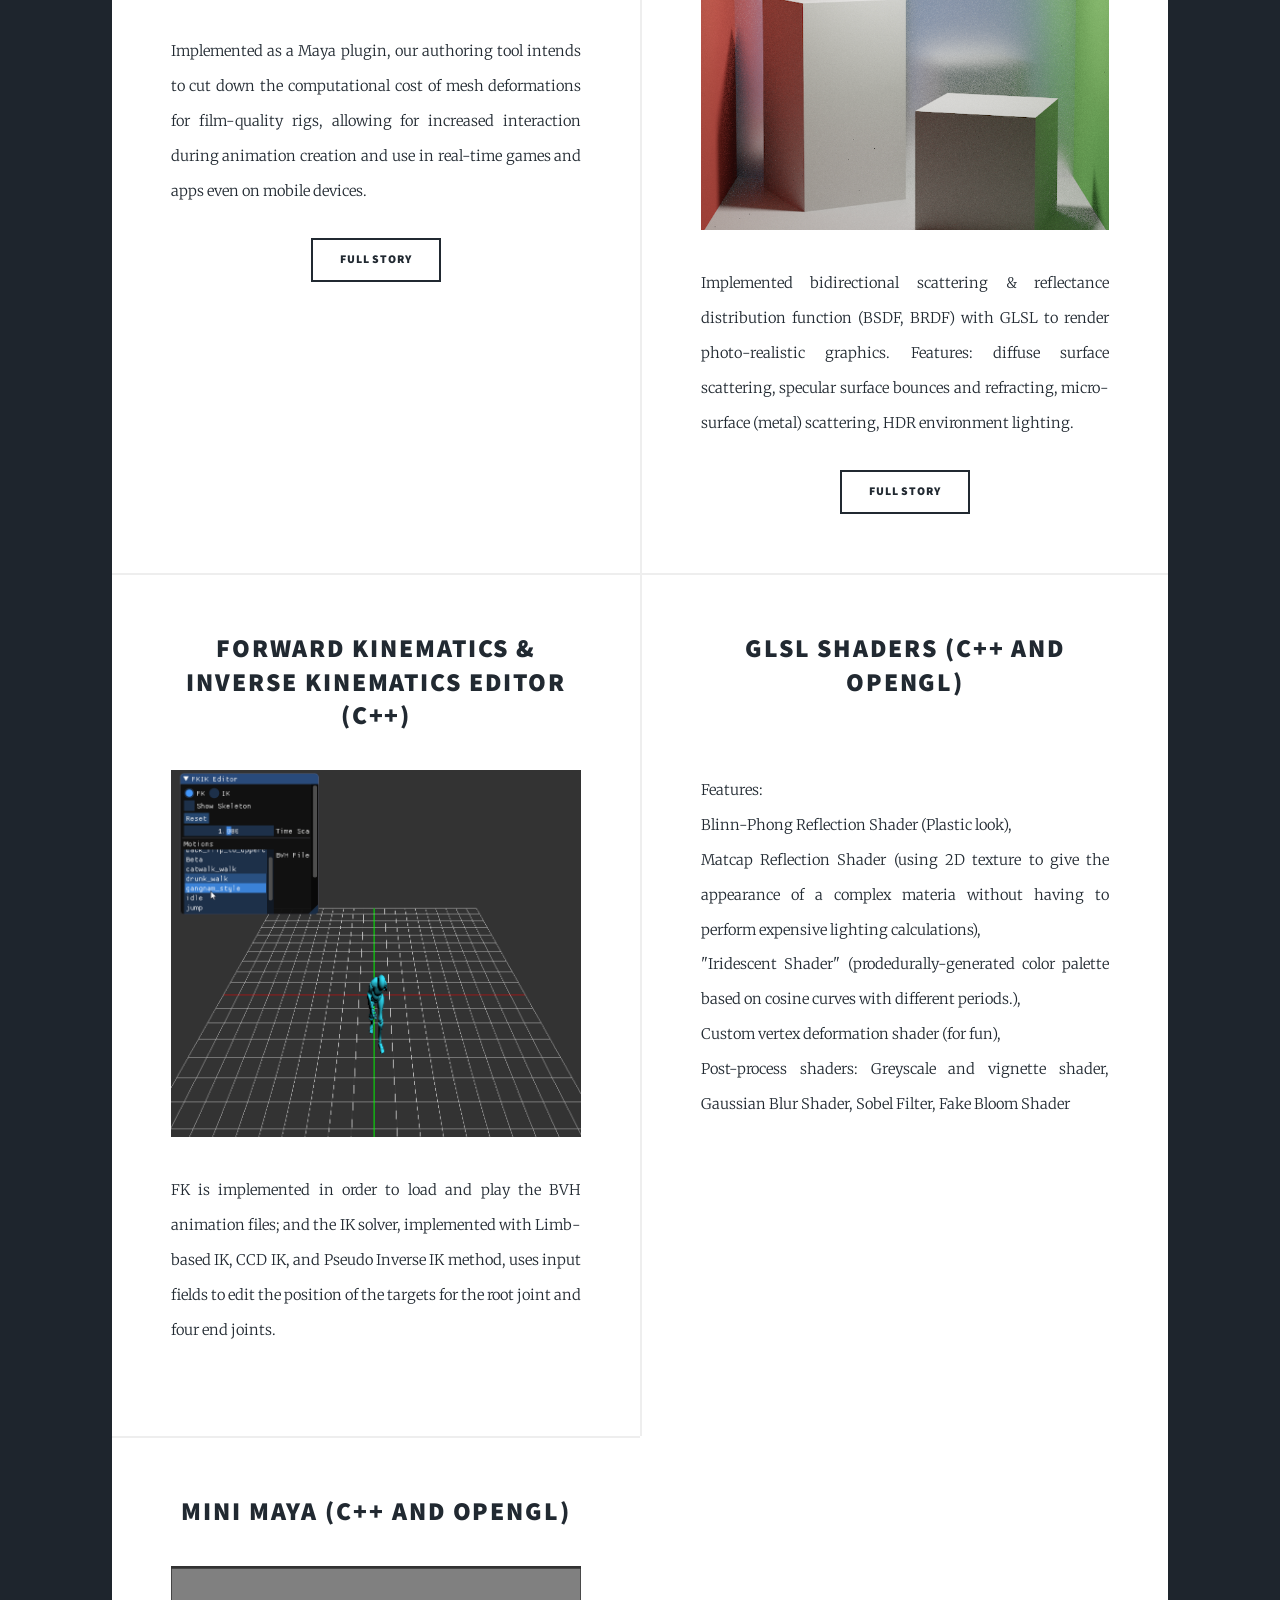
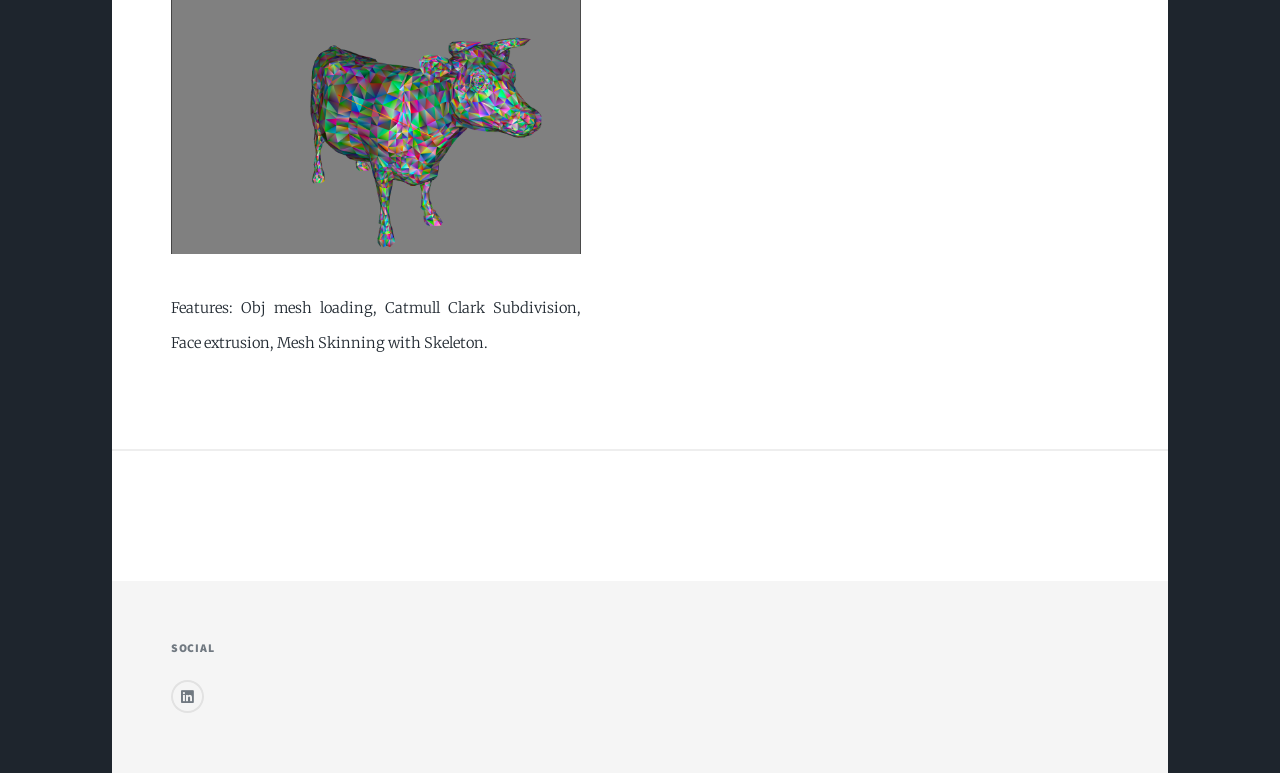
==== commit ebb681a6: "update" ====
--- a/index.html
+++ b/index.html
@@ -182,7 +182,7 @@
                 <article>
                     <header>
                         <!-- <span class="date">April 24, 2017</span> -->
-                        <h2>Mini Maya (C++ and OpenGL)</h2>
+                        <h2>GLSL Shaders (C++ and OpenGL)</h2>
                     </header>
                     <a class="image fit"><img src="images/opengl_shaders.gif" alt="" /></a>
                     <p>
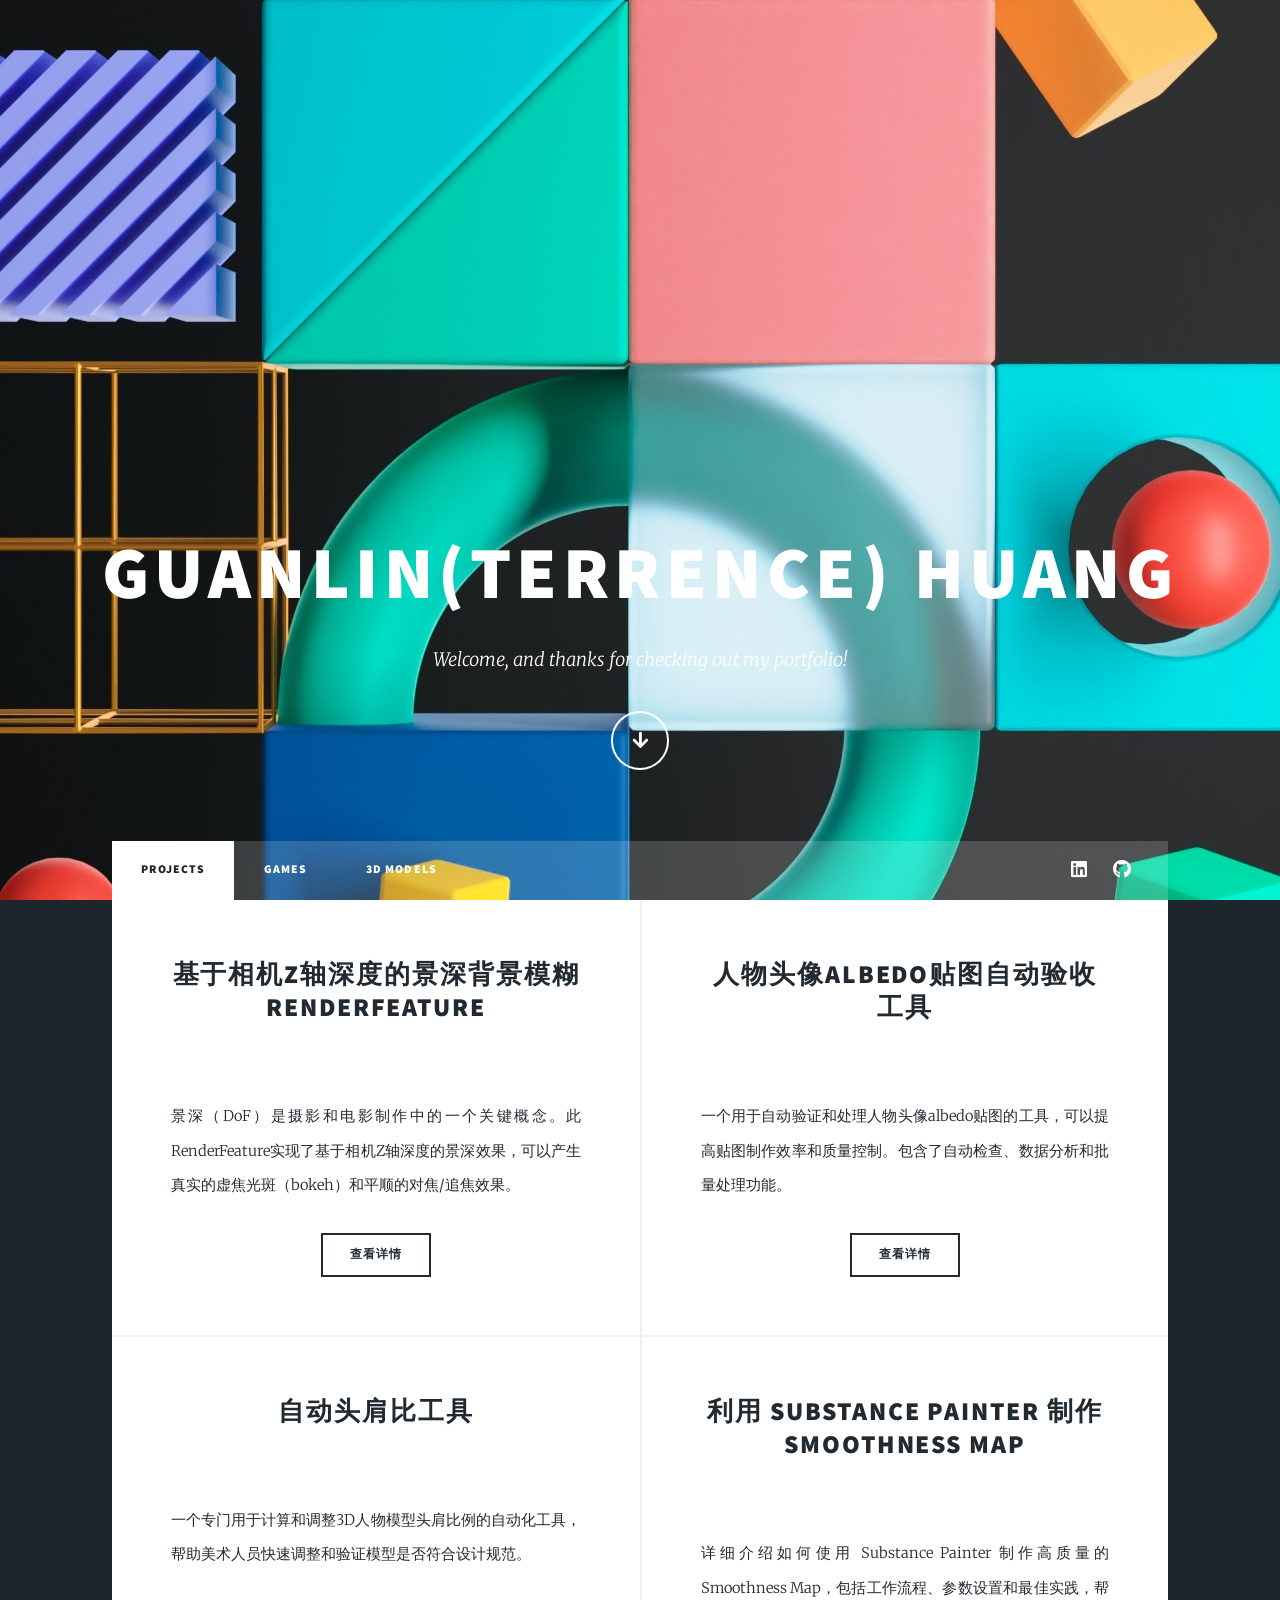
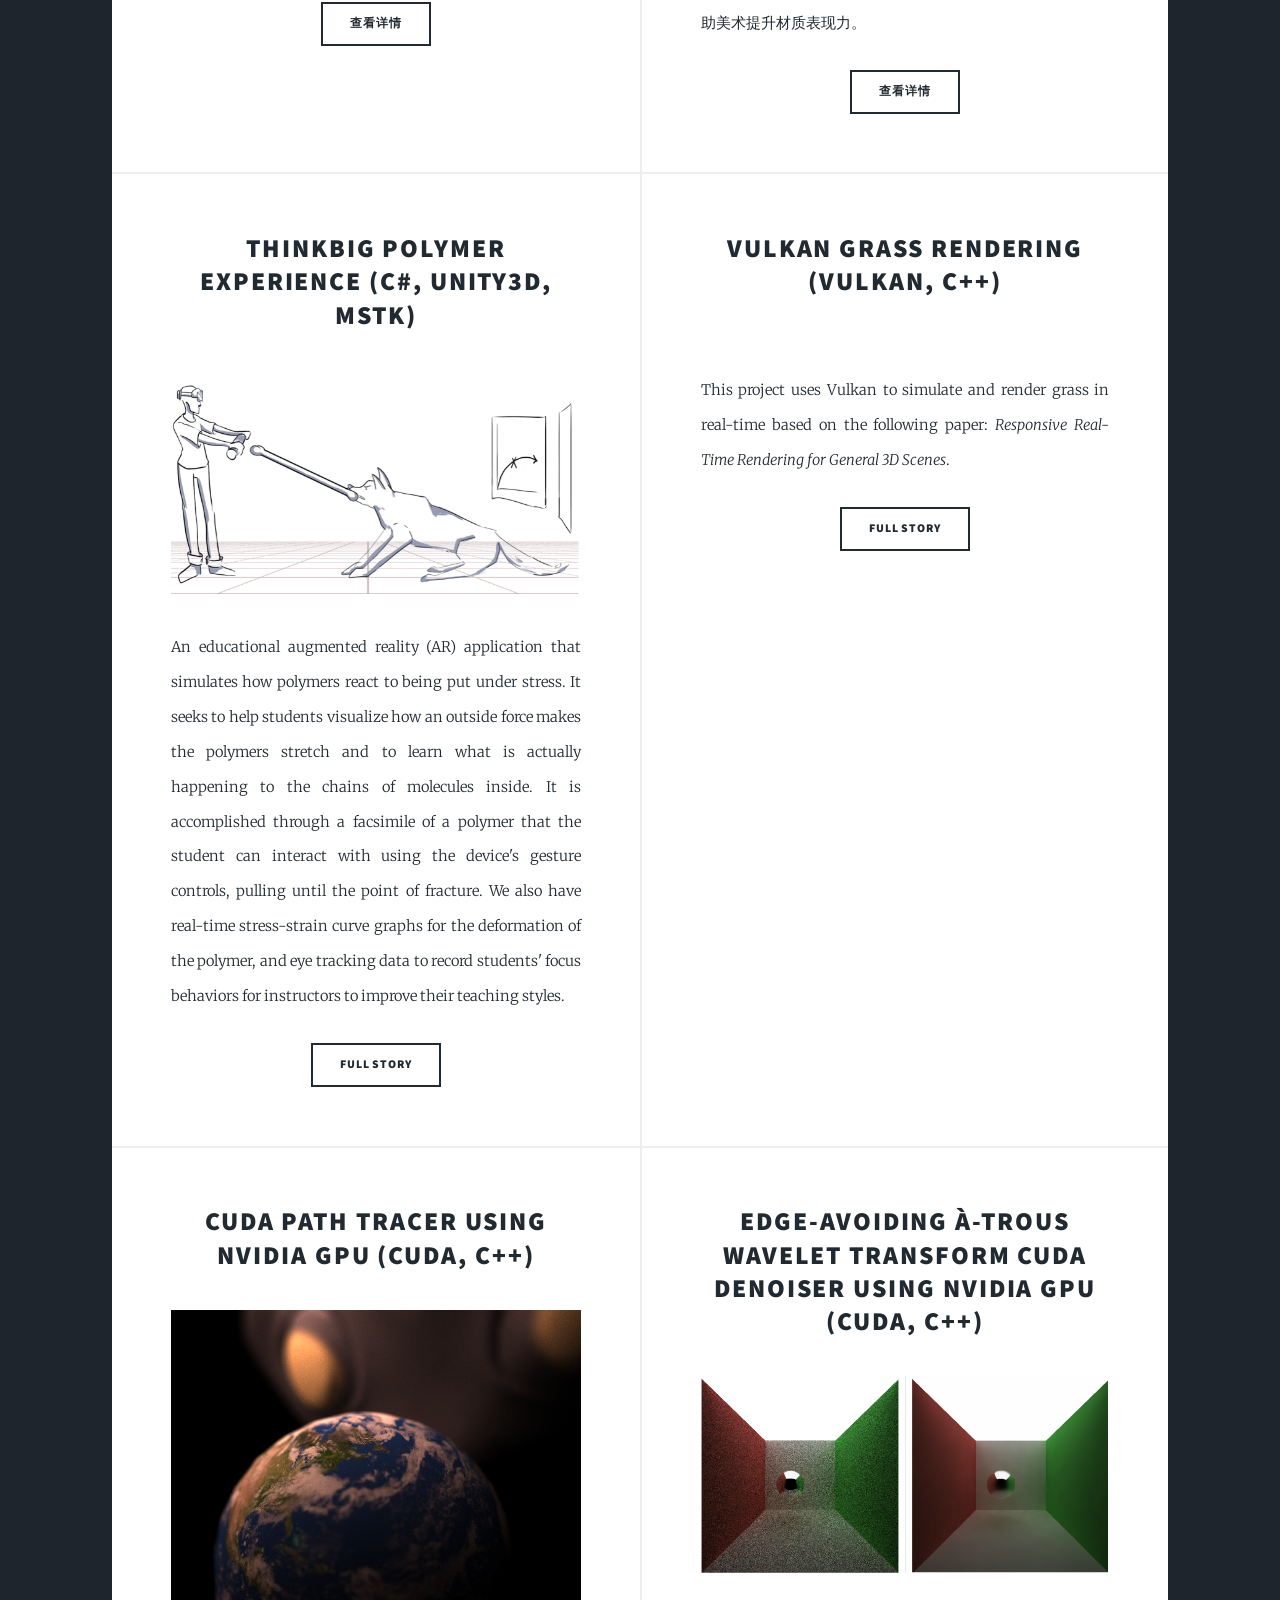
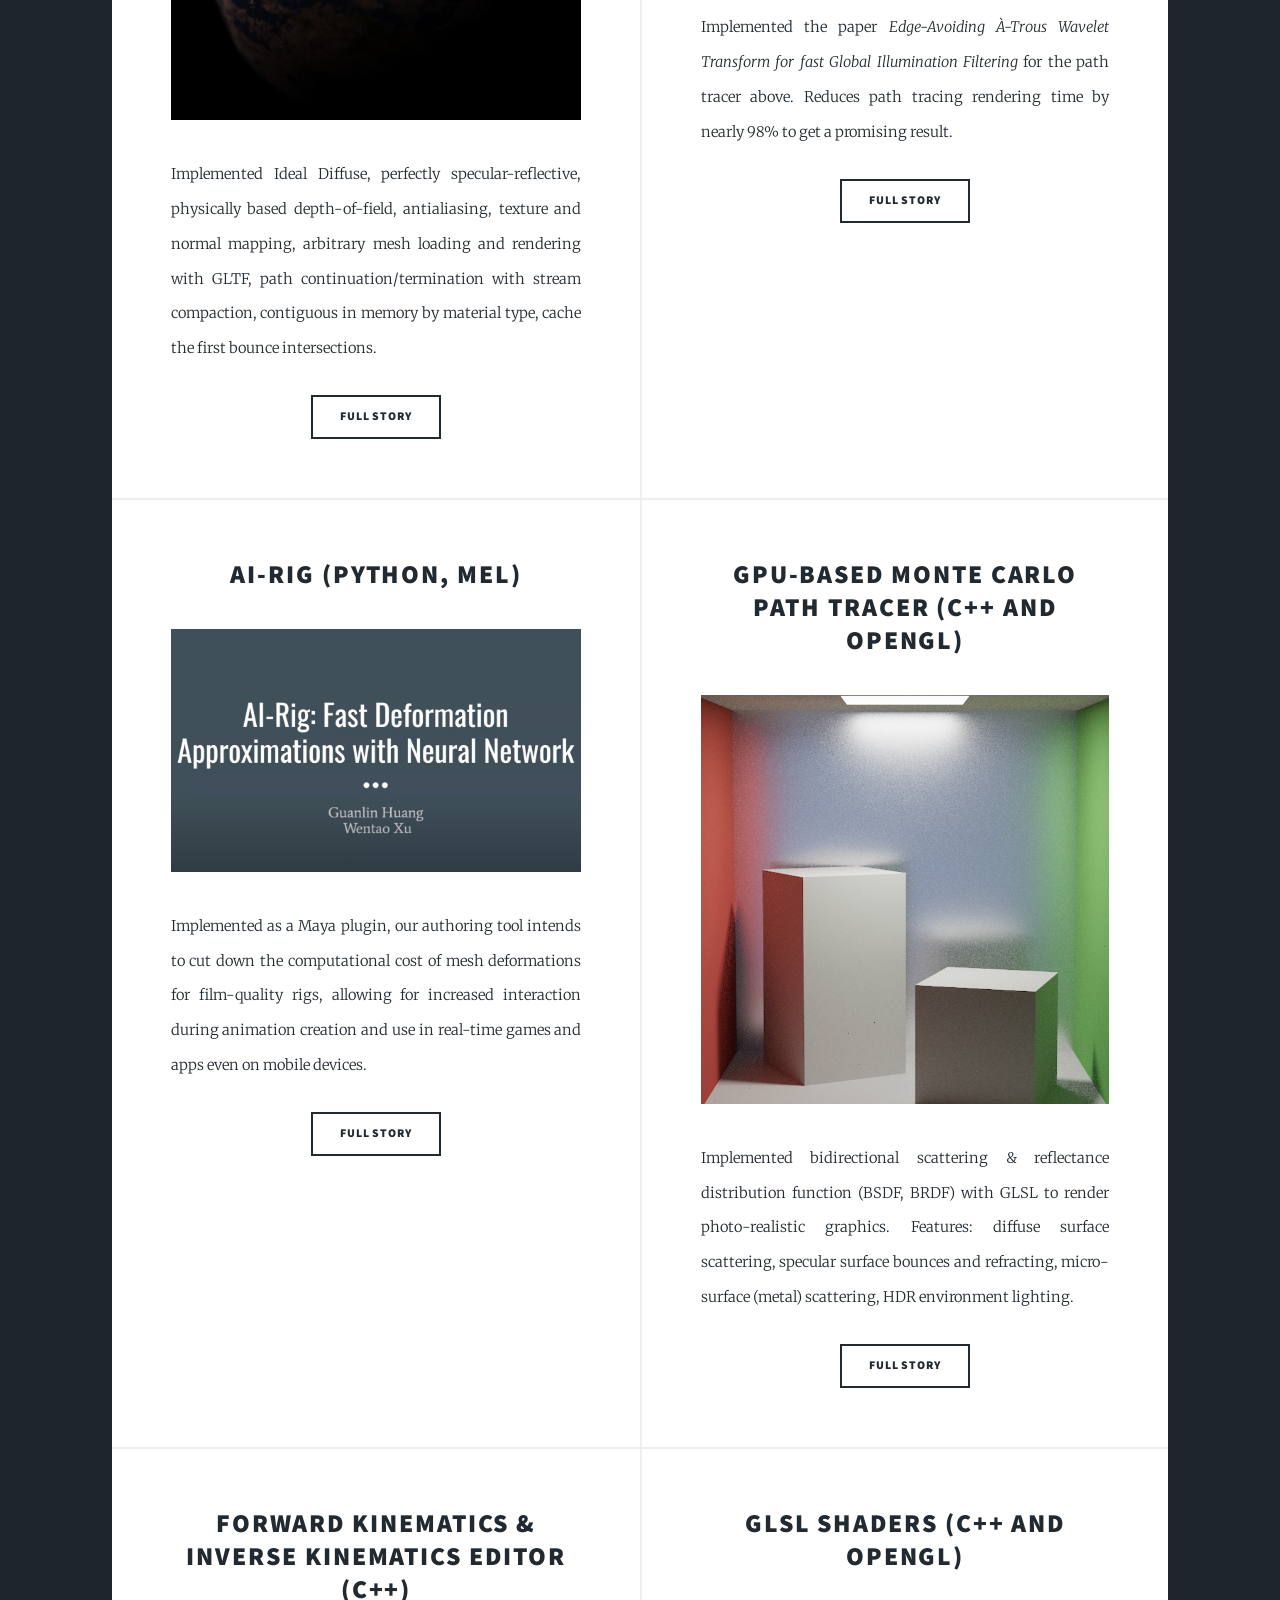
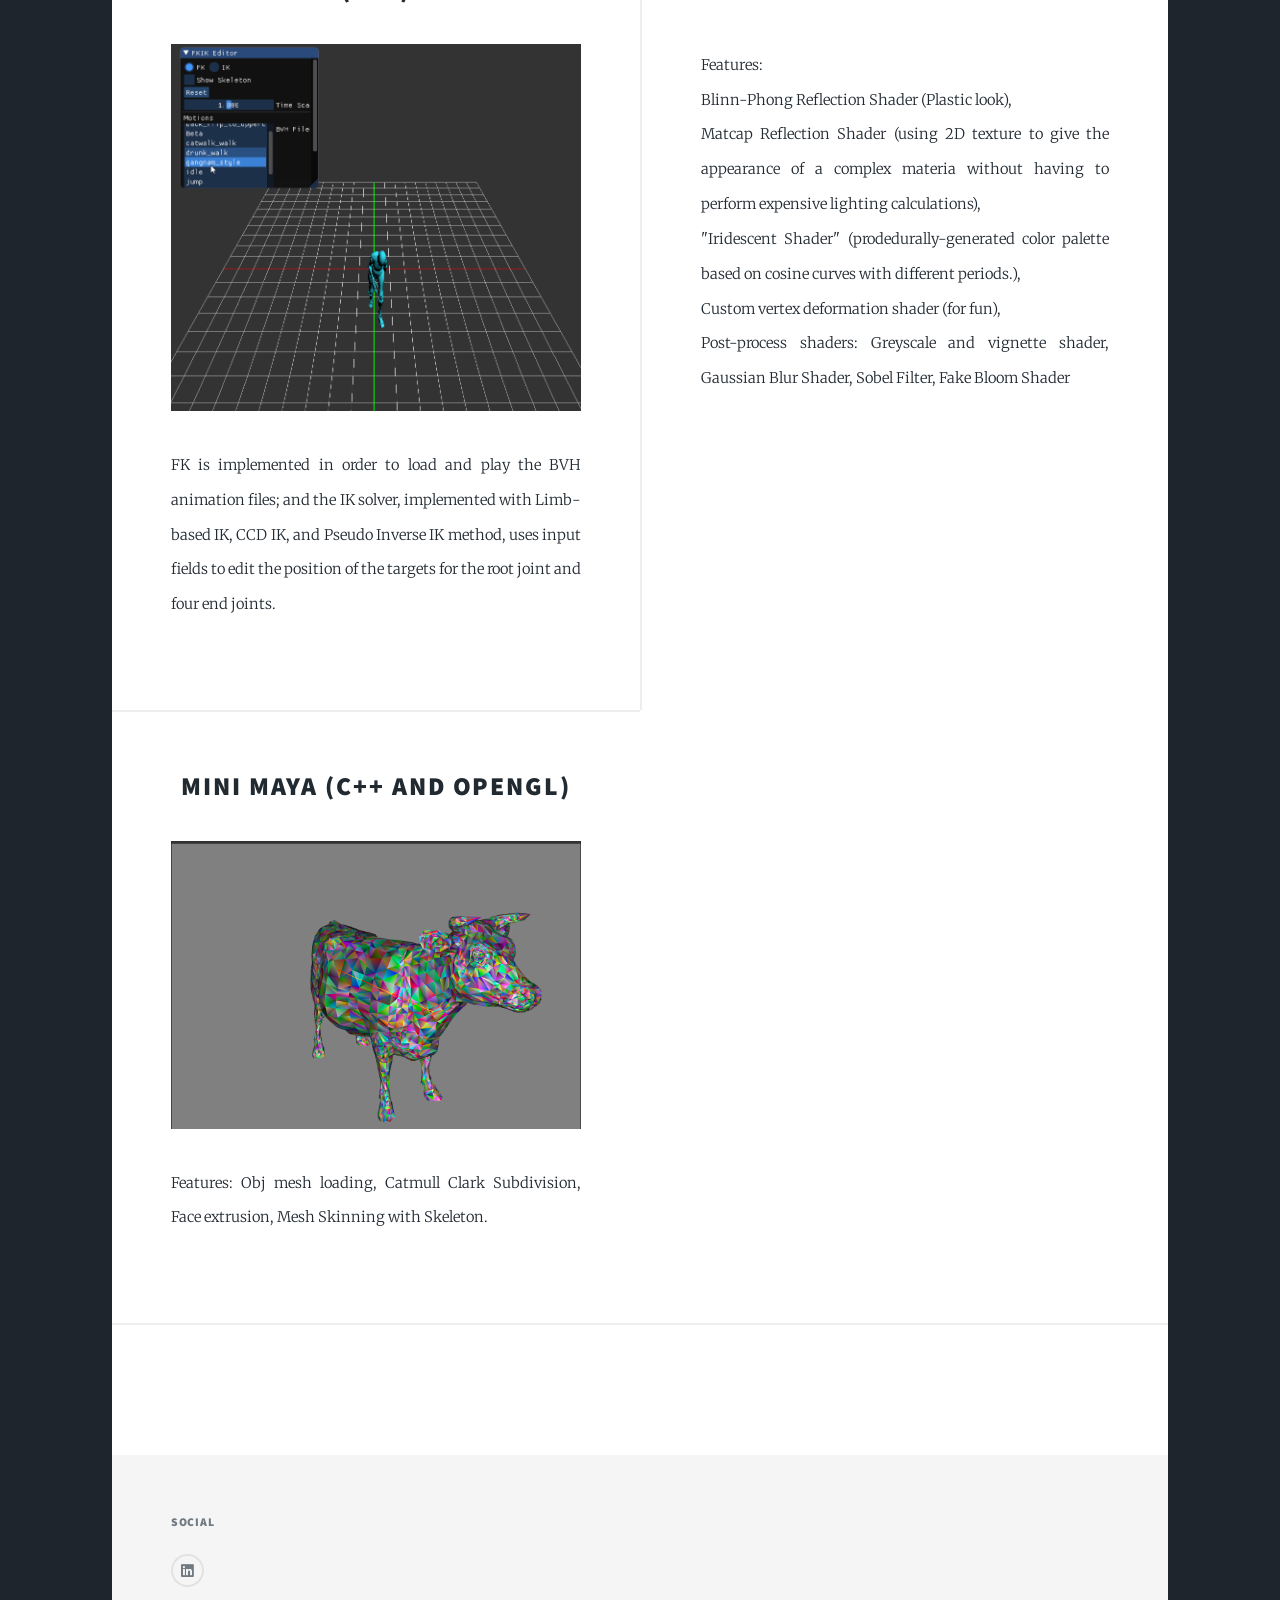
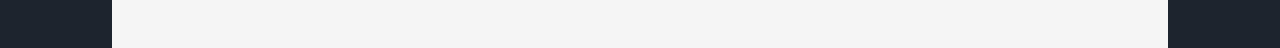
==== commit 0a3ca693: "更新portfolio" ====
--- a/index.html
+++ b/index.html
@@ -1,5 +1,3 @@
-
-
 <!DOCTYPE HTML>
 <!--
     Massively by HTML5 UP
@@ -30,7 +28,7 @@
 
         <!-- Header -->
         <header id="header">
-            <a href="https://drive.google.com/file/d/1ighBn32gqWzvg-hqJeDbjKn_MT2H57Mp/view?usp=sharing" class="logo">My Resume</a>
+            <a href="pdfs/Guanlin Huang_TA_2025.pdf" class="logo">My Resume</a>
         </header>
 
         <!-- Nav -->
@@ -50,21 +48,61 @@
         <!-- Main -->
         <div id="main">
 
-            <!-- Featured Post -->
-            <!-- <article class="post featured">
-                <header class="major">
-                    <span class="date">April 25, 2017</span>
-                    <h2><a href="#">And this is a<br />
-                    massive headline</a></h2>
-                    <p>Aenean ornare velit lacus varius enim ullamcorper proin aliquam<br />
-                    facilisis ante sed etiam magna interdum congue. Lorem ipsum dolor<br />
-                    amet nullam sed etiam veroeros.</p>
-                </header>
-                <a href="#" class="image main"><img src="images/pic01.jpg" alt="" /></a>
-                <ul class="actions special">
-                    <li><a href="#" class="button large">Full Story</a></li>
-                </ul>
-            </article> -->
+            <!-- Technical Documents -->
+            <section class="posts">
+                <article>
+                    <header>
+                        <h2>基于相机Z轴深度的景深背景模糊RenderFeature</h2>
+                    </header>
+                    <a href="MarkDowns/%E5%9F%BA%E4%BA%8E%E7%9B%B8%E6%9C%BAZ%E8%BD%B4%E6%B7%B1%E5%BA%A6%E7%9A%84%E6%99%AF%E6%B7%B1%E8%83%8C%E6%99%AF%E6%A8%A1%E7%B3%8ARenderFeature.md" class="image fit"><img src="https://alidocs.oss-cn-zhangjiakou.aliyuncs.com/res/1GXn4BAKzpbMODQ4/img/71d84fdd-2d3e-4612-97f4-6ee16526c34c.png" alt="" /></a>
+                    <p>
+                        景深（DoF）是摄影和电影制作中的一个关键概念。此RenderFeature实现了基于相机Z轴深度的景深效果，可以产生真实的虚焦光斑（bokeh）和平顺的对焦/追焦效果。
+                    </p>
+                    <ul class="actions special">
+                        <li><a href="markdown.html?file=MarkDowns/%E5%9F%BA%E4%BA%8E%E7%9B%B8%E6%9C%BAZ%E8%BD%B4%E6%B7%B1%E5%BA%A6%E7%9A%84%E6%99%AF%E6%B7%B1%E8%83%8C%E6%99%AF%E6%A8%A1%E7%B3%8ARenderFeature.md" class="button">查看详情</a></li>
+                    </ul>
+                </article>
+
+                <article>
+                    <header>
+                        <h2>人物头像albedo贴图自动验收工具</h2>
+                    </header>
+                    <a href="MarkDowns/%E4%BA%BA%E7%89%A9%E5%A4%B4%E5%83%8Falbedo%E8%B4%B4%E5%9B%BE%E8%87%AA%E5%8A%A8%E9%AA%8C%E6%94%B6%E5%B7%A5%E5%85%B7%E4%BD%BF%E7%94%A8%E6%96%87%E6%A1%A3.md" class="image fit"><img src="https://alidocs.oss-cn-zhangjiakou.aliyuncs.com/res/Mp7ldV8g34K8qBQN/img/ef2841c9-5d17-42a3-8c98-8a0d685a260c.png" alt="" /></a>
+                    <p>
+                        一个用于自动验证和处理人物头像albedo贴图的工具，可以提高贴图制作效率和质量控制。包含了自动检查、数据分析和批量处理功能。
+                    </p>
+                    <ul class="actions special">
+                        <li><a href="markdown.html?file=MarkDowns/%E4%BA%BA%E7%89%A9%E5%A4%B4%E5%83%8Falbedo%E8%B4%B4%E5%9B%BE%E8%87%AA%E5%8A%A8%E9%AA%8C%E6%94%B6%E5%B7%A5%E5%85%B7%E4%BD%BF%E7%94%A8%E6%96%87%E6%A1%A3.md" class="button">查看详情</a></li>
+                    </ul>
+                </article>
+
+                <article>
+                    <header>
+                        <h2>自动头肩比工具</h2>
+                    </header>
+                    <a href="MarkDowns/%E8%87%AA%E5%8A%A8%E5%A4%B4%E8%82%A9%E6%AF%94%E5%B7%A5%E5%85%B7%E4%BD%BF%E7%94%A8%E6%96%87%E6%A1%A3.md" class="image fit"><img src="https://alidocs.oss-cn-zhangjiakou.aliyuncs.com/res/WgZOZw1p9PMdlLX8/img/e17a2ad2-53f9-4e77-bb32-ff8dcecf9485.png" alt="" /></a>
+                    <p>
+                        一个专门用于计算和调整3D人物模型头肩比例的自动化工具，帮助美术人员快速调整和验证模型是否符合设计规范。
+                    </p>
+                    <ul class="actions special">
+                        <li><a href="markdown.html?file=MarkDowns/%E8%87%AA%E5%8A%A8%E5%A4%B4%E8%82%A9%E6%AF%94%E5%B7%A5%E5%85%B7%E4%BD%BF%E7%94%A8%E6%96%87%E6%A1%A3.md" class="button">查看详情</a></li>
+                    </ul>
+                </article>
+
+                <article>
+                    <header>
+                        <h2>利用 Substance Painter 制作 Smoothness Map</h2>
+                    </header>
+                    <a href="MarkDowns/%E5%88%A9%E7%94%A8%20Substance%20Painter%20%E5%88%B6%E4%BD%9C%20Smoothness%20Map.md" class="image fit"><img src="https://alidocs.oss-cn-zhangjiakou.aliyuncs.com/res/1GXn4B6vWg3KODQ4/img/93b273a4-5a3b-4859-beb8-b2ef659a5066.gif" alt="" /></a>
+                    <p>
+                        详细介绍如何使用 Substance Painter 制作高质量的 Smoothness Map，包括工作流程、参数设置和最佳实践，帮助美术提升材质表现力。
+                    </p>
+                    <ul class="actions special">
+                        <li><a href="markdown.html?file=MarkDowns/%E5%88%A9%E7%94%A8%20Substance%20Painter%20%E5%88%B6%E4%BD%9C%20Smoothness%20Map.md" class="button">查看详情</a></li>
+                    </ul>
+                </article>
+            </section>
+
             <!-- Posts -->
             <section class="posts">
                 <article>
@@ -76,7 +114,7 @@
                     <p>
                         An educational augmented reality (AR) application that simulates how polymers react to being put under stress.
                         It seeks to help students visualize how an outside force makes the polymers stretch and to learn what is actually happening to the chains of molecules inside. It is accomplished
-                        through a facsimile of a polymer that the student can interact with using the device’s gesture controls, pulling until the point of fracture.
+                        through a facsimile of a polymer that the student can interact with using the device's gesture controls, pulling until the point of fracture.
                         We also have real-time stress-strain curve graphs for the deformation of the polymer, and eye tracking data to record students' focus behaviors for instructors to improve their teaching styles.
 
                     </p>
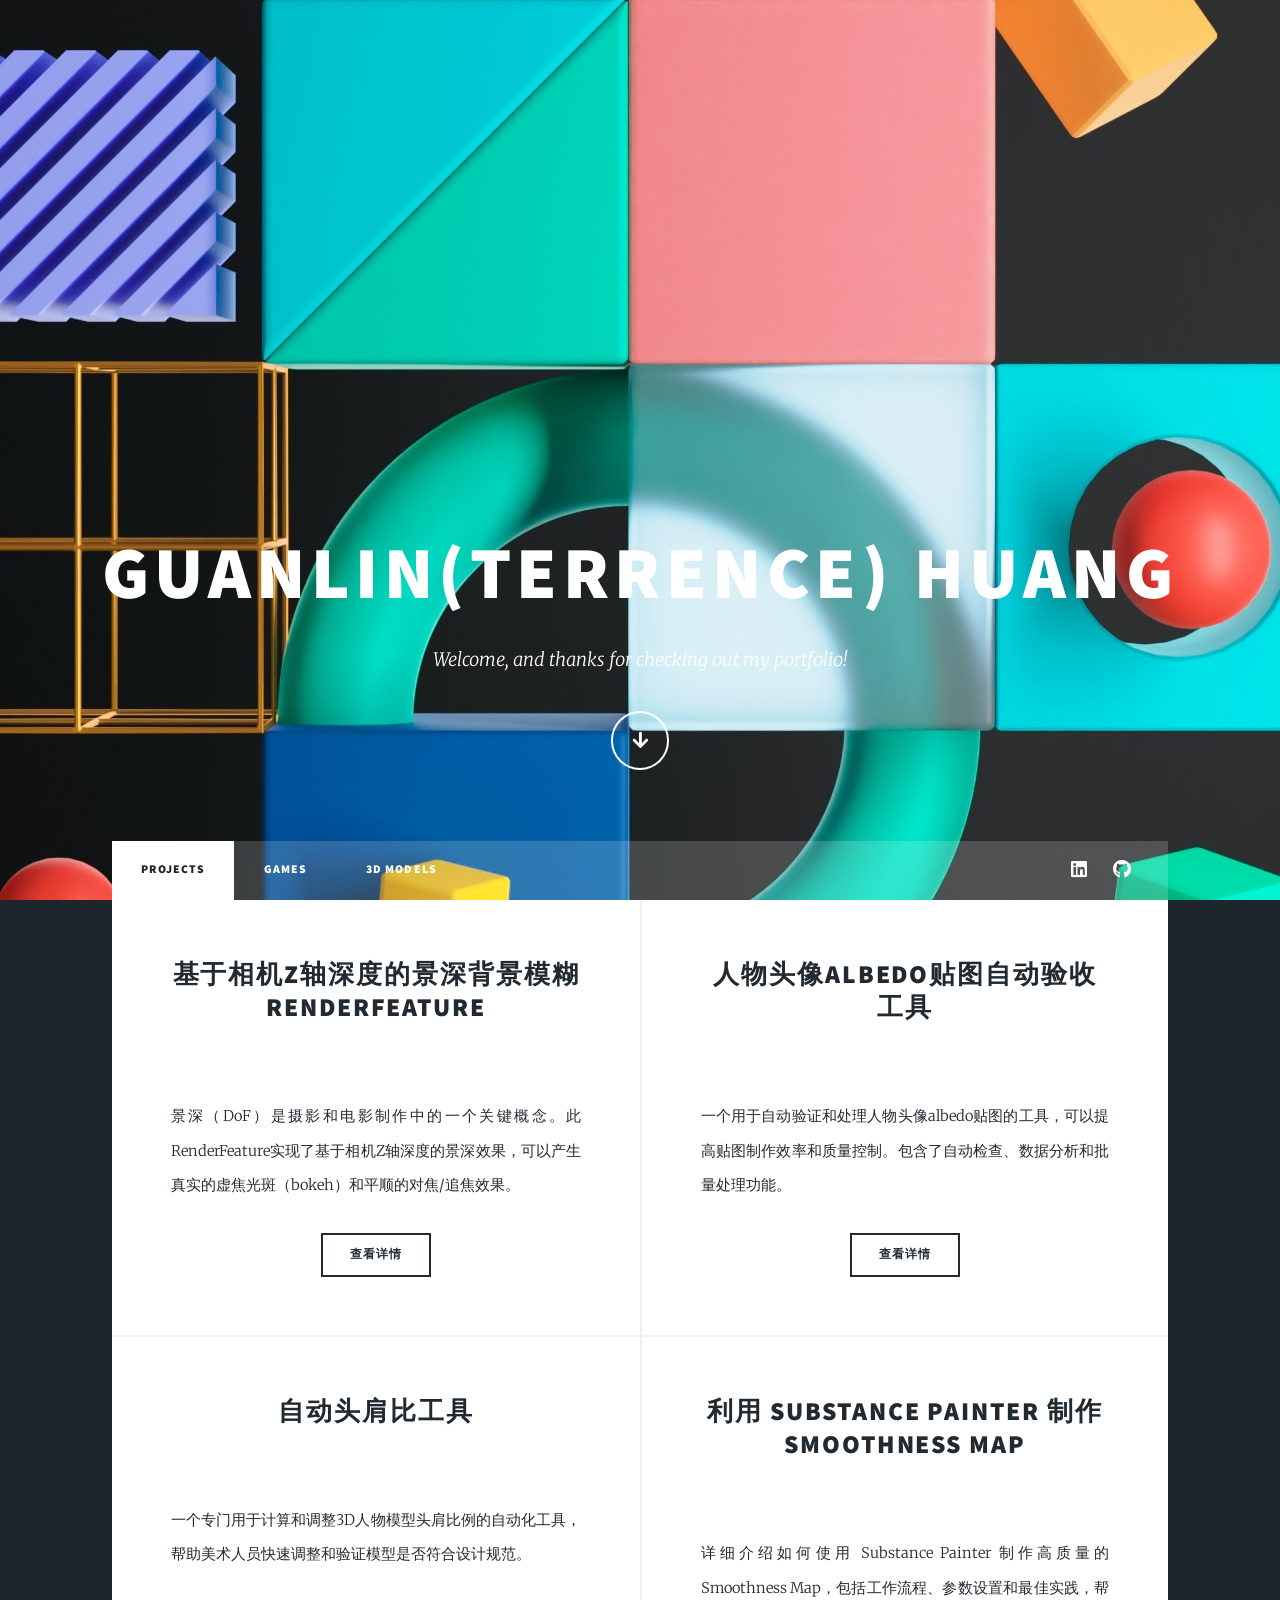
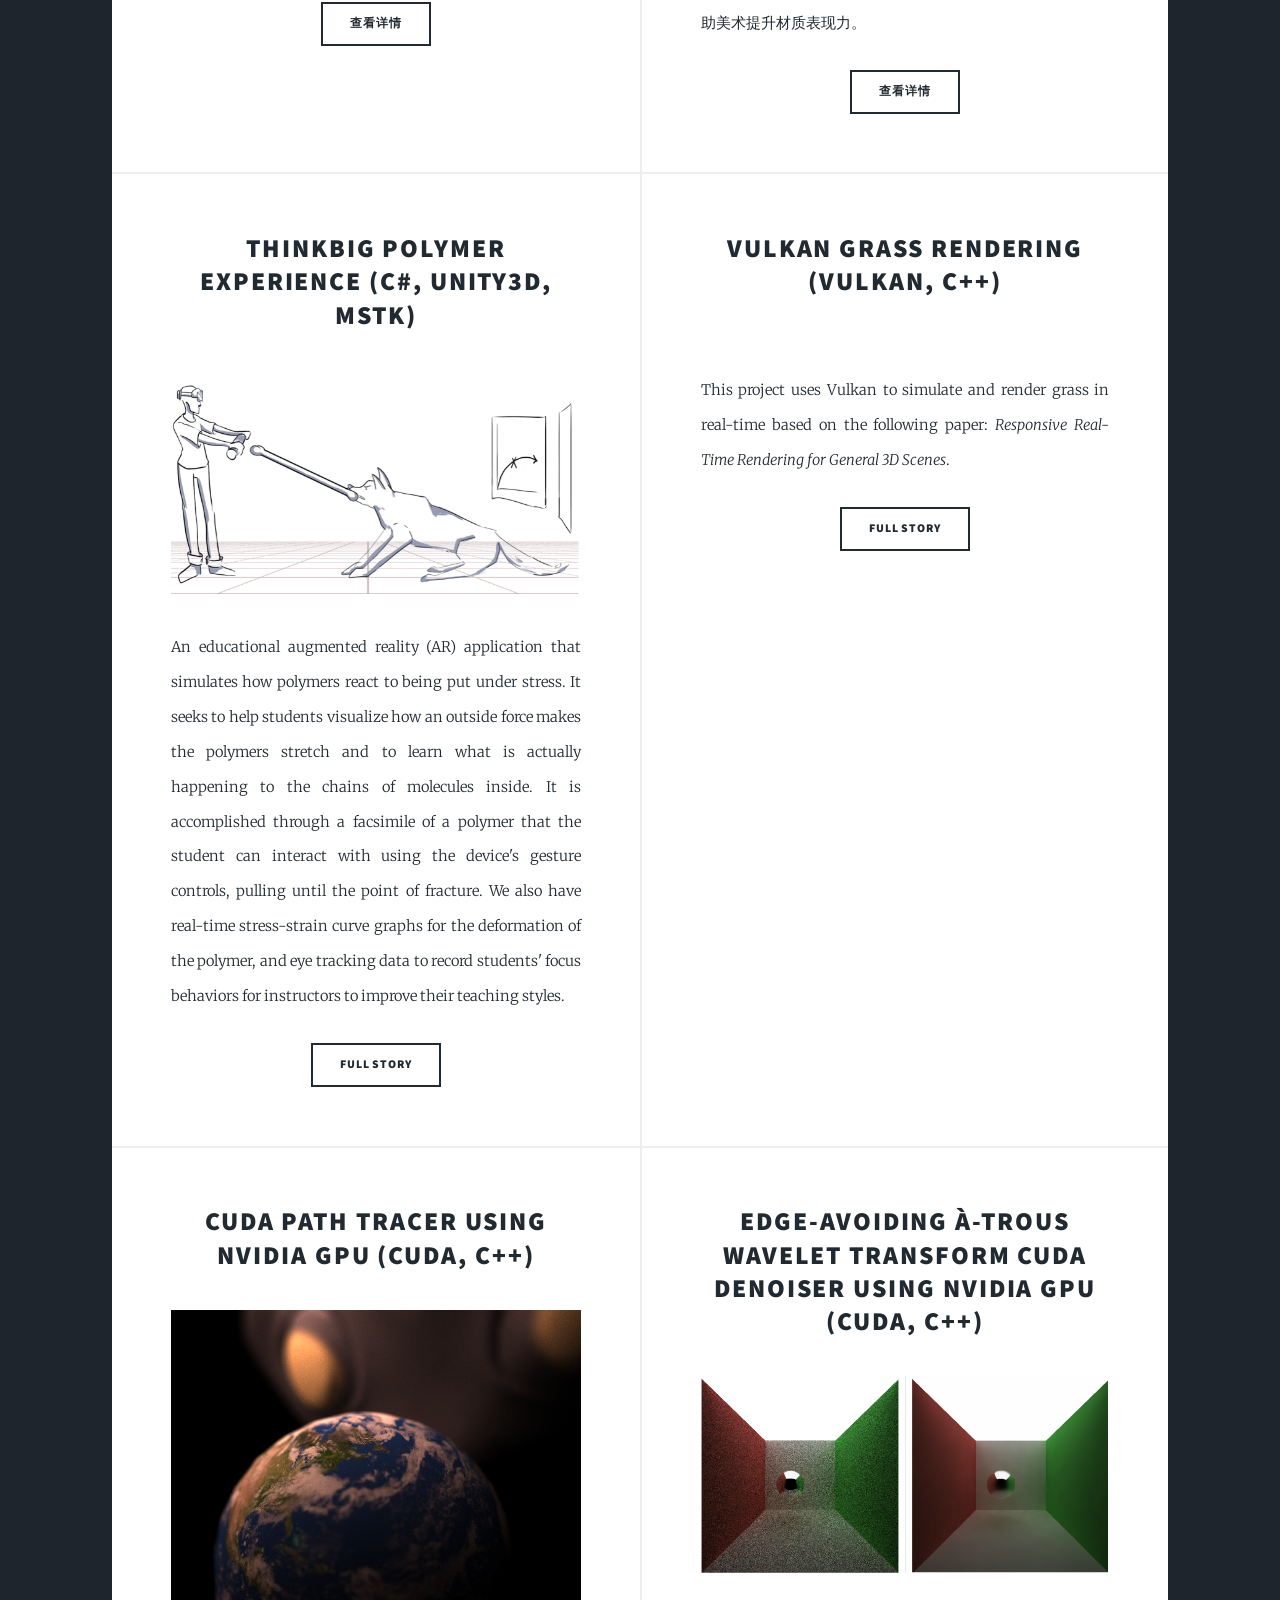
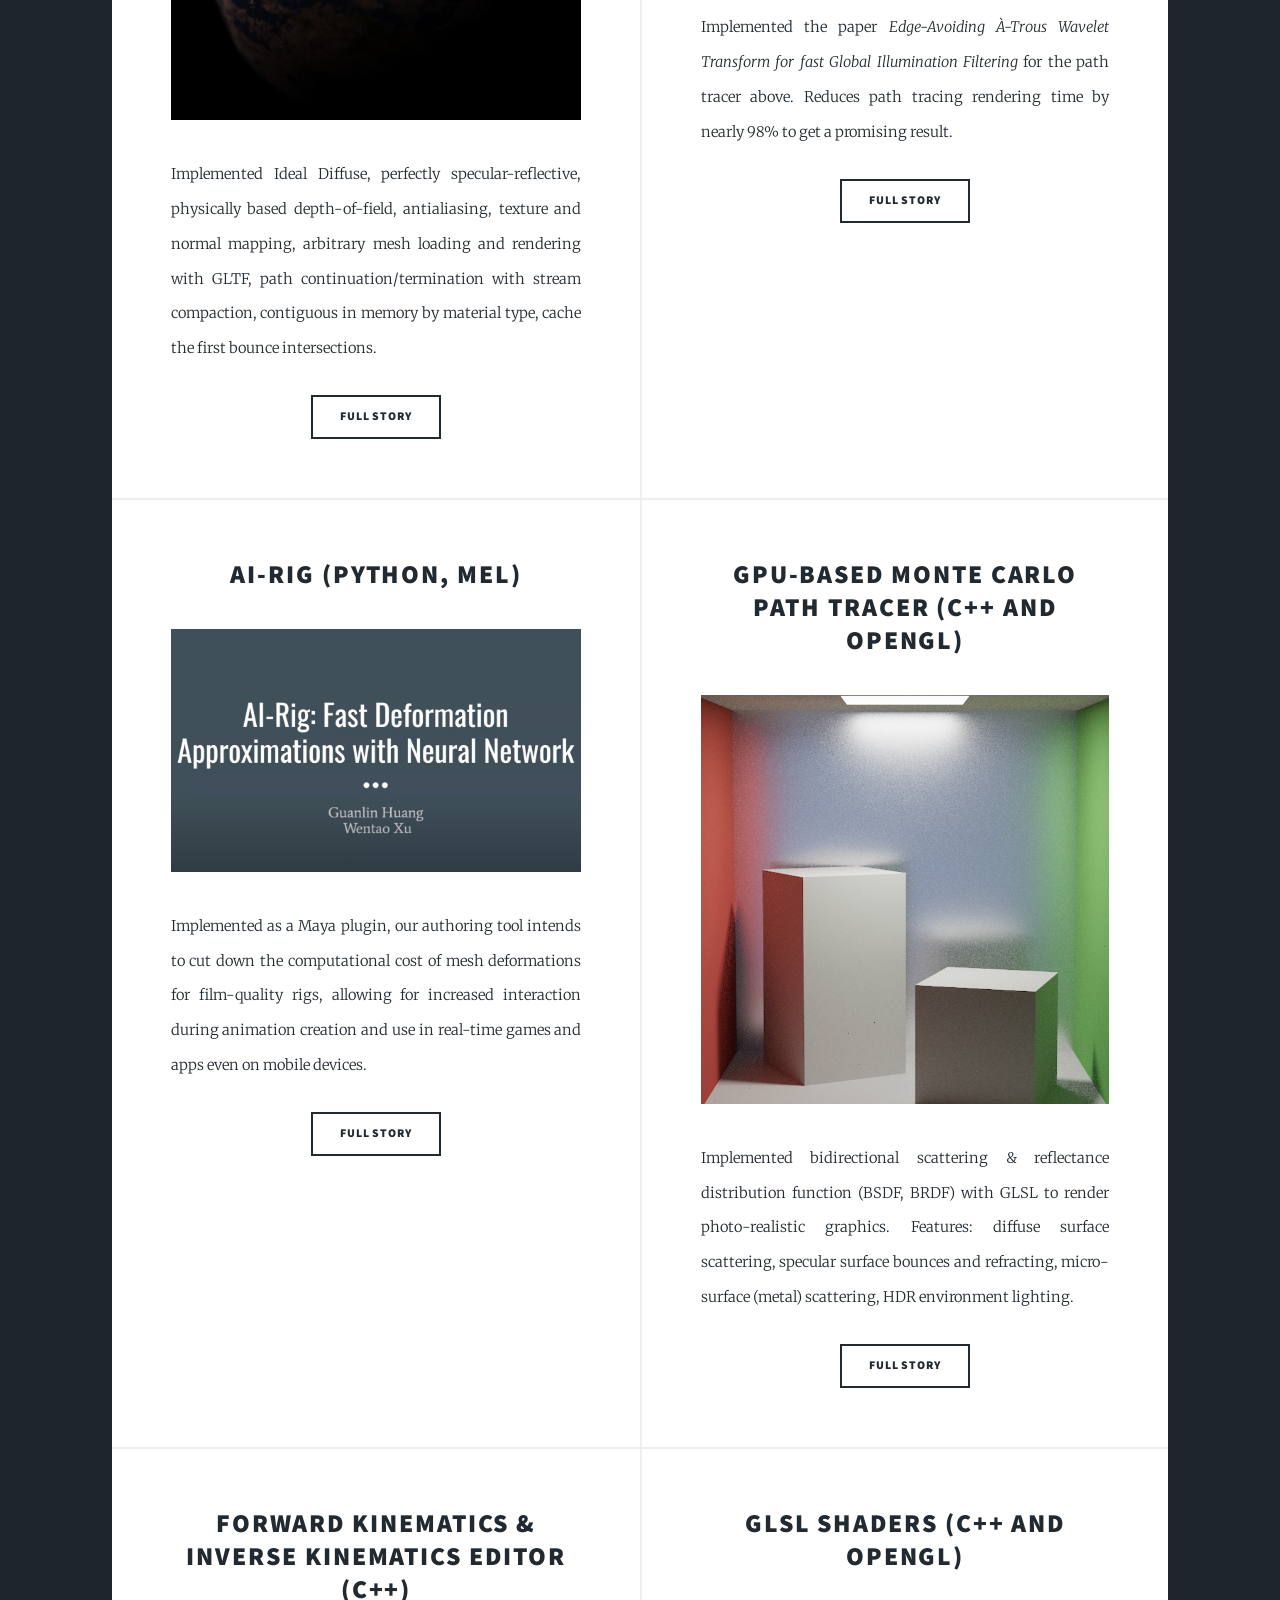
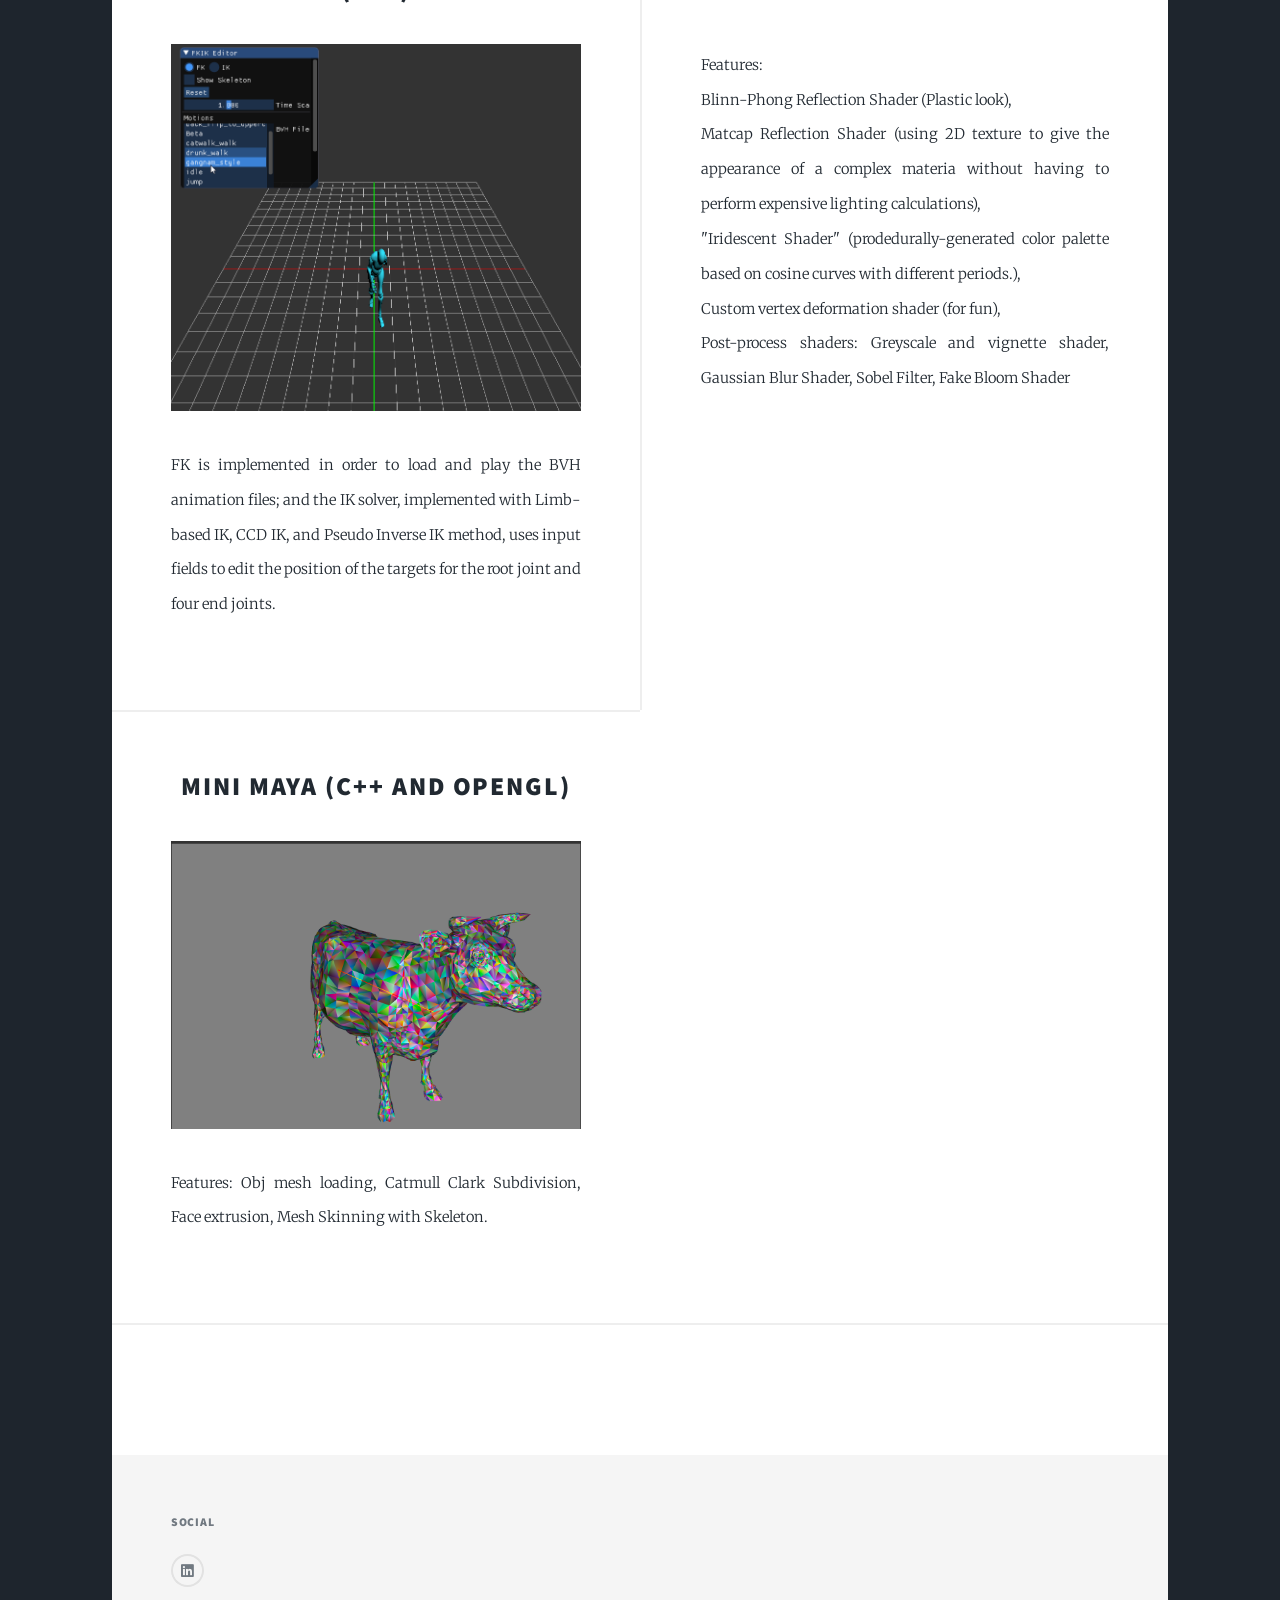
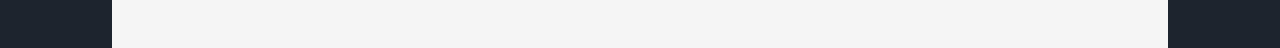
==== commit f2fd94f4: "修改技术文档图片链接，使其通过markdown viewer显示" ====
--- a/index.html
+++ b/index.html
@@ -54,7 +54,7 @@
                     <header>
                         <h2>基于相机Z轴深度的景深背景模糊RenderFeature</h2>
                     </header>
-                    <a href="MarkDowns/%E5%9F%BA%E4%BA%8E%E7%9B%B8%E6%9C%BAZ%E8%BD%B4%E6%B7%B1%E5%BA%A6%E7%9A%84%E6%99%AF%E6%B7%B1%E8%83%8C%E6%99%AF%E6%A8%A1%E7%B3%8ARenderFeature.md" class="image fit"><img src="https://alidocs.oss-cn-zhangjiakou.aliyuncs.com/res/1GXn4BAKzpbMODQ4/img/71d84fdd-2d3e-4612-97f4-6ee16526c34c.png" alt="" /></a>
+                    <a href="markdown.html?file=MarkDowns/%E5%9F%BA%E4%BA%8E%E7%9B%B8%E6%9C%BAZ%E8%BD%B4%E6%B7%B1%E5%BA%A6%E7%9A%84%E6%99%AF%E6%B7%B1%E8%83%8C%E6%99%AF%E6%A8%A1%E7%B3%8ARenderFeature.md" class="image fit"><img src="https://alidocs.oss-cn-zhangjiakou.aliyuncs.com/res/1GXn4BAKzpbMODQ4/img/71d84fdd-2d3e-4612-97f4-6ee16526c34c.png" alt="" /></a>
                     <p>
                         景深（DoF）是摄影和电影制作中的一个关键概念。此RenderFeature实现了基于相机Z轴深度的景深效果，可以产生真实的虚焦光斑（bokeh）和平顺的对焦/追焦效果。
                     </p>
@@ -67,7 +67,7 @@
                     <header>
                         <h2>人物头像albedo贴图自动验收工具</h2>
                     </header>
-                    <a href="MarkDowns/%E4%BA%BA%E7%89%A9%E5%A4%B4%E5%83%8Falbedo%E8%B4%B4%E5%9B%BE%E8%87%AA%E5%8A%A8%E9%AA%8C%E6%94%B6%E5%B7%A5%E5%85%B7%E4%BD%BF%E7%94%A8%E6%96%87%E6%A1%A3.md" class="image fit"><img src="https://alidocs.oss-cn-zhangjiakou.aliyuncs.com/res/Mp7ldV8g34K8qBQN/img/ef2841c9-5d17-42a3-8c98-8a0d685a260c.png" alt="" /></a>
+                    <a href="markdown.html?file=MarkDowns/%E4%BA%BA%E7%89%A9%E5%A4%B4%E5%83%8Falbedo%E8%B4%B4%E5%9B%BE%E8%87%AA%E5%8A%A8%E9%AA%8C%E6%94%B6%E5%B7%A5%E5%85%B7%E4%BD%BF%E7%94%A8%E6%96%87%E6%A1%A3.md" class="image fit"><img src="https://alidocs.oss-cn-zhangjiakou.aliyuncs.com/res/Mp7ldV8g34K8qBQN/img/ef2841c9-5d17-42a3-8c98-8a0d685a260c.png" alt="" /></a>
                     <p>
                         一个用于自动验证和处理人物头像albedo贴图的工具，可以提高贴图制作效率和质量控制。包含了自动检查、数据分析和批量处理功能。
                     </p>
@@ -80,7 +80,7 @@
                     <header>
                         <h2>自动头肩比工具</h2>
                     </header>
-                    <a href="MarkDowns/%E8%87%AA%E5%8A%A8%E5%A4%B4%E8%82%A9%E6%AF%94%E5%B7%A5%E5%85%B7%E4%BD%BF%E7%94%A8%E6%96%87%E6%A1%A3.md" class="image fit"><img src="https://alidocs.oss-cn-zhangjiakou.aliyuncs.com/res/WgZOZw1p9PMdlLX8/img/e17a2ad2-53f9-4e77-bb32-ff8dcecf9485.png" alt="" /></a>
+                    <a href="markdown.html?file=MarkDowns/%E8%87%AA%E5%8A%A8%E5%A4%B4%E8%82%A9%E6%AF%94%E5%B7%A5%E5%85%B7%E4%BD%BF%E7%94%A8%E6%96%87%E6%A1%A3.md" class="image fit"><img src="https://alidocs.oss-cn-zhangjiakou.aliyuncs.com/res/WgZOZw1p9PMdlLX8/img/e17a2ad2-53f9-4e77-bb32-ff8dcecf9485.png" alt="" /></a>
                     <p>
                         一个专门用于计算和调整3D人物模型头肩比例的自动化工具，帮助美术人员快速调整和验证模型是否符合设计规范。
                     </p>
@@ -93,7 +93,7 @@
                     <header>
                         <h2>利用 Substance Painter 制作 Smoothness Map</h2>
                     </header>
-                    <a href="MarkDowns/%E5%88%A9%E7%94%A8%20Substance%20Painter%20%E5%88%B6%E4%BD%9C%20Smoothness%20Map.md" class="image fit"><img src="https://alidocs.oss-cn-zhangjiakou.aliyuncs.com/res/1GXn4B6vWg3KODQ4/img/93b273a4-5a3b-4859-beb8-b2ef659a5066.gif" alt="" /></a>
+                    <a href="markdown.html?file=MarkDowns/%E5%88%A9%E7%94%A8%20Substance%20Painter%20%E5%88%B6%E4%BD%9C%20Smoothness%20Map.md" class="image fit"><img src="https://alidocs.oss-cn-zhangjiakou.aliyuncs.com/res/1GXn4B6vWg3KODQ4/img/93b273a4-5a3b-4859-beb8-b2ef659a5066.gif" alt="" /></a>
                     <p>
                         详细介绍如何使用 Substance Painter 制作高质量的 Smoothness Map，包括工作流程、参数设置和最佳实践，帮助美术提升材质表现力。
                     </p>
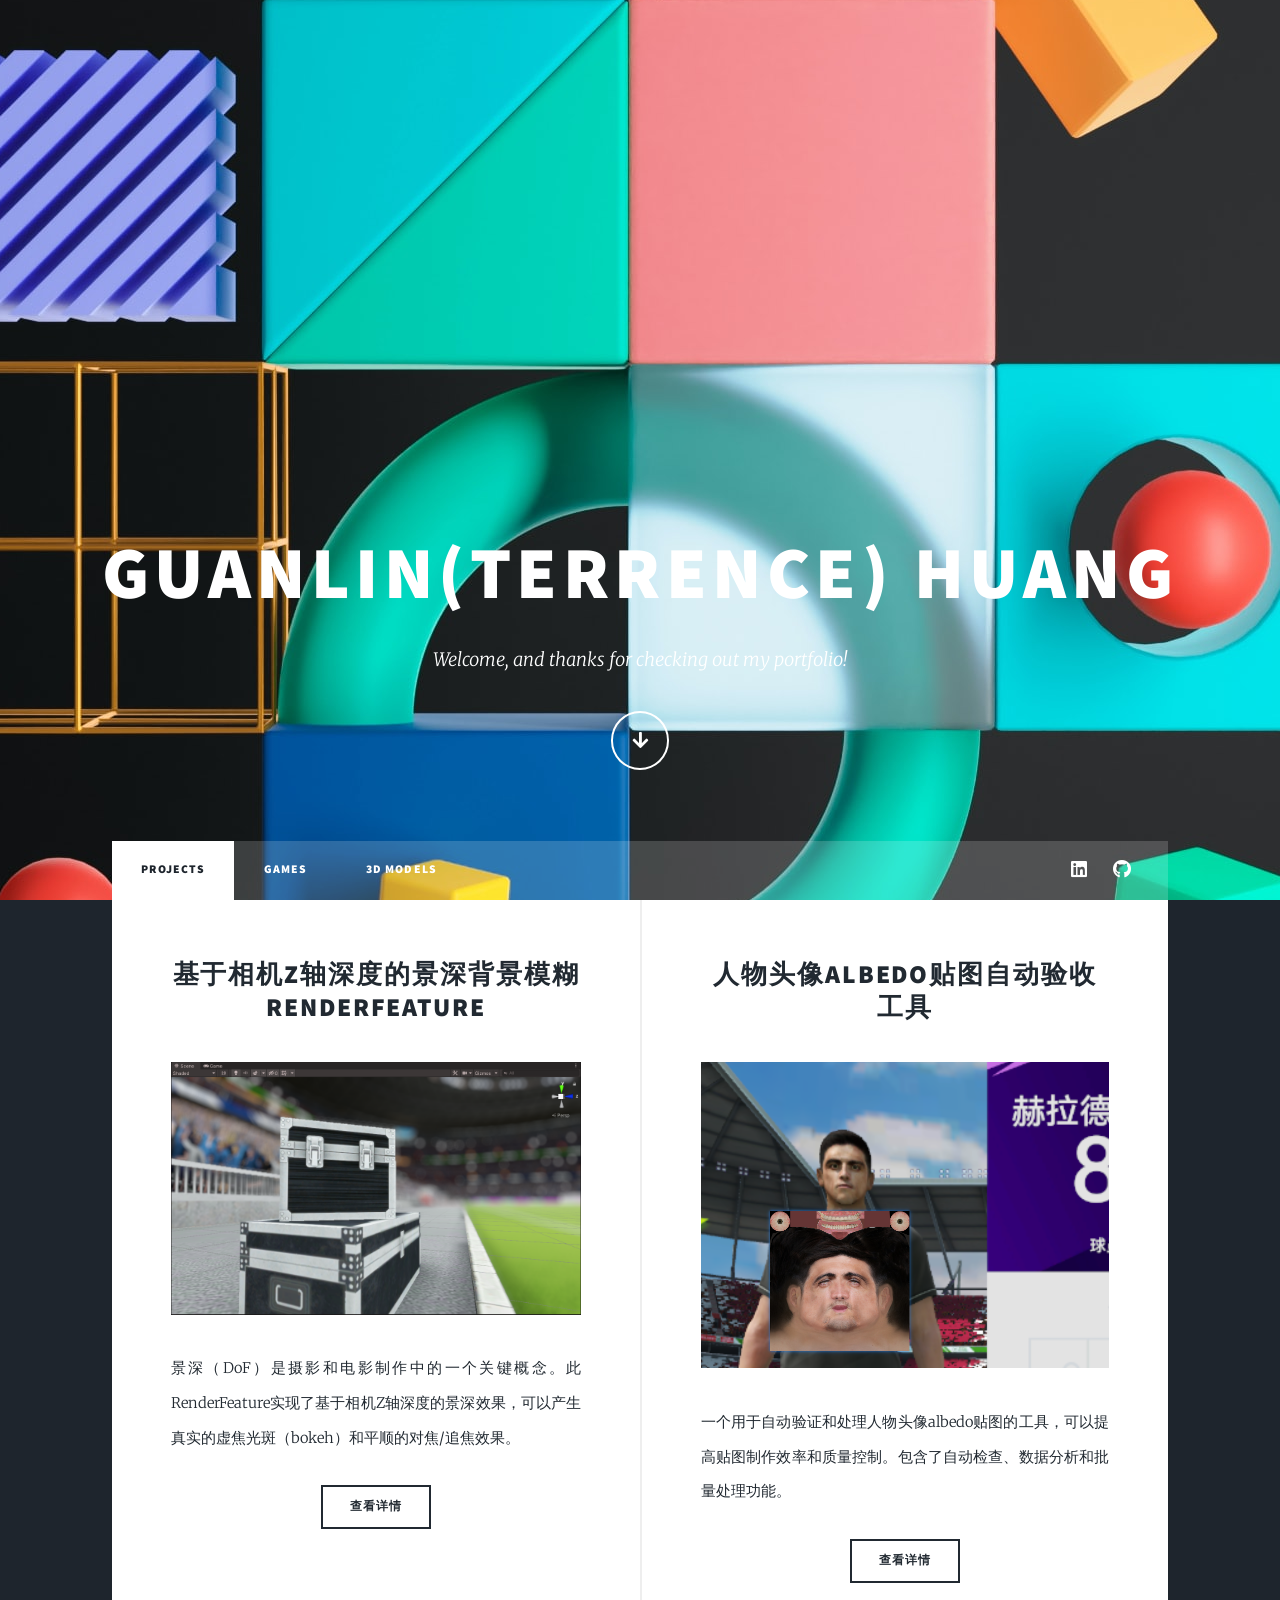
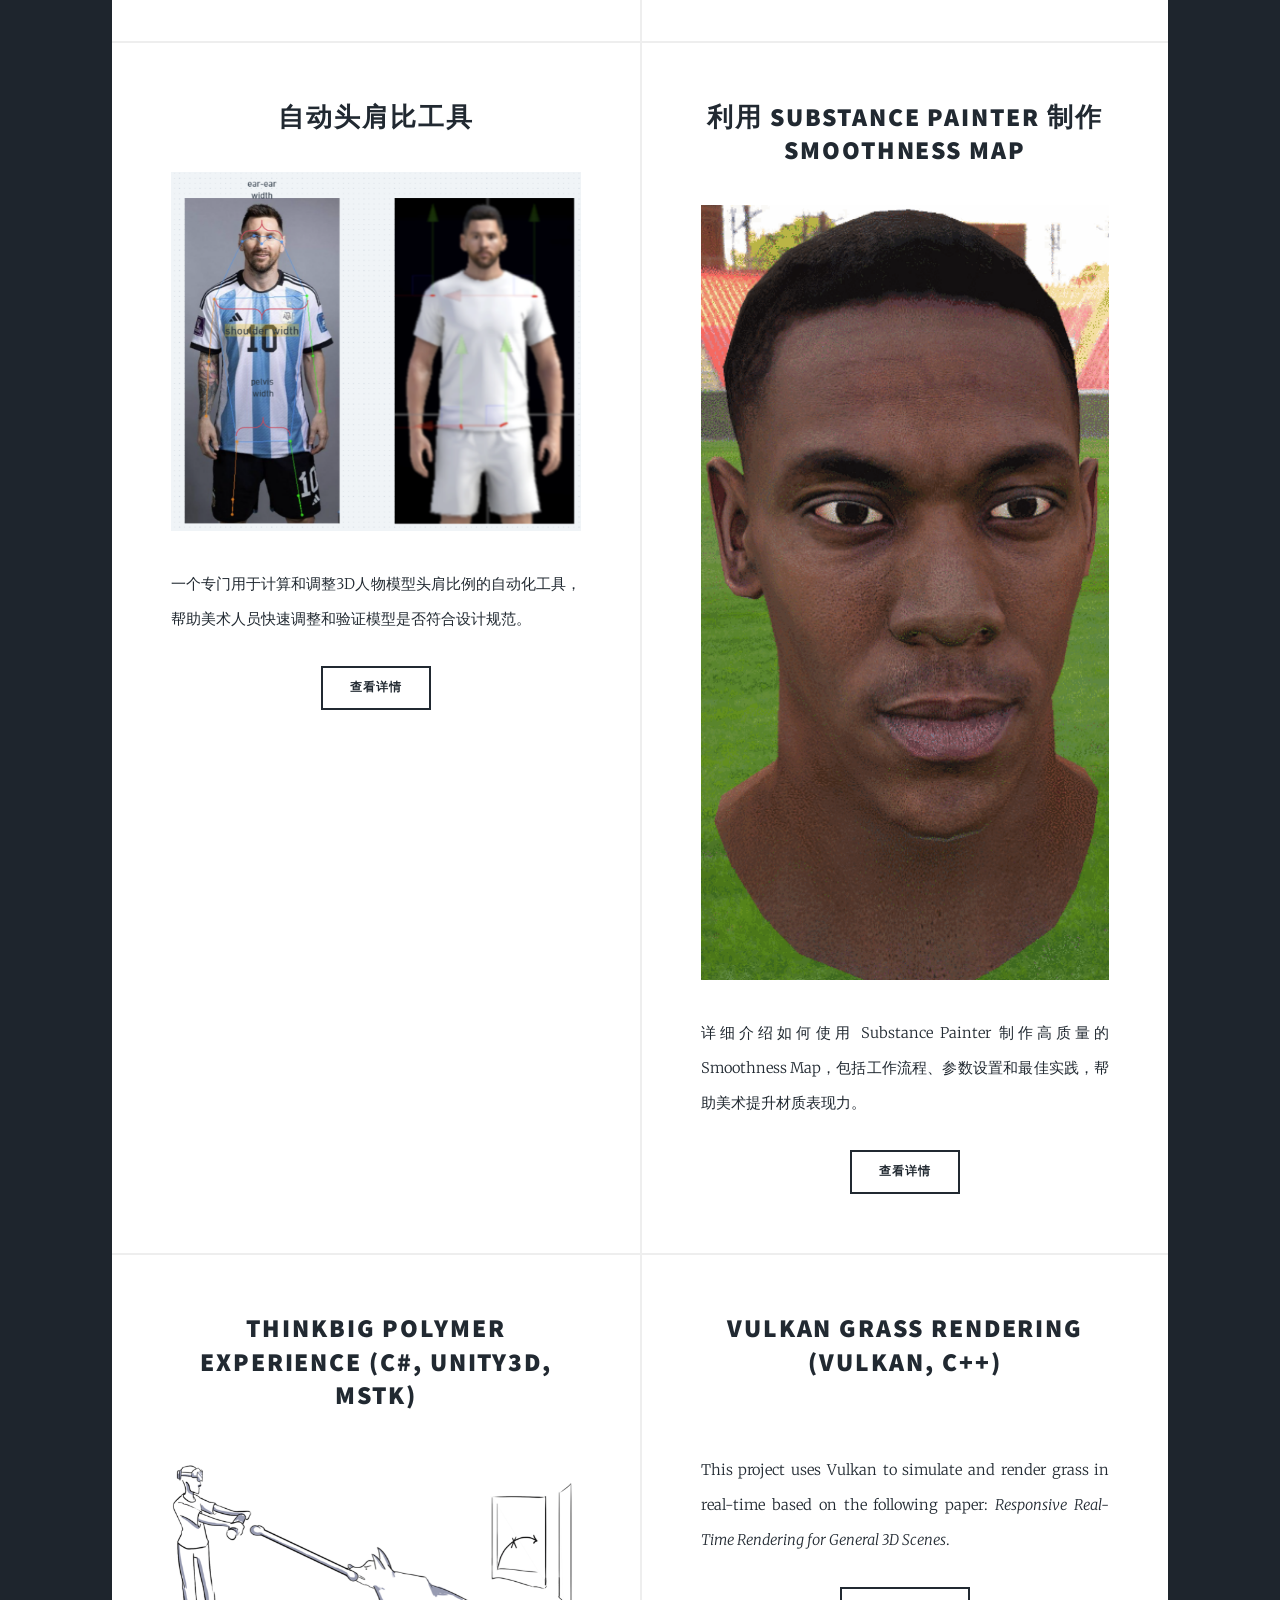
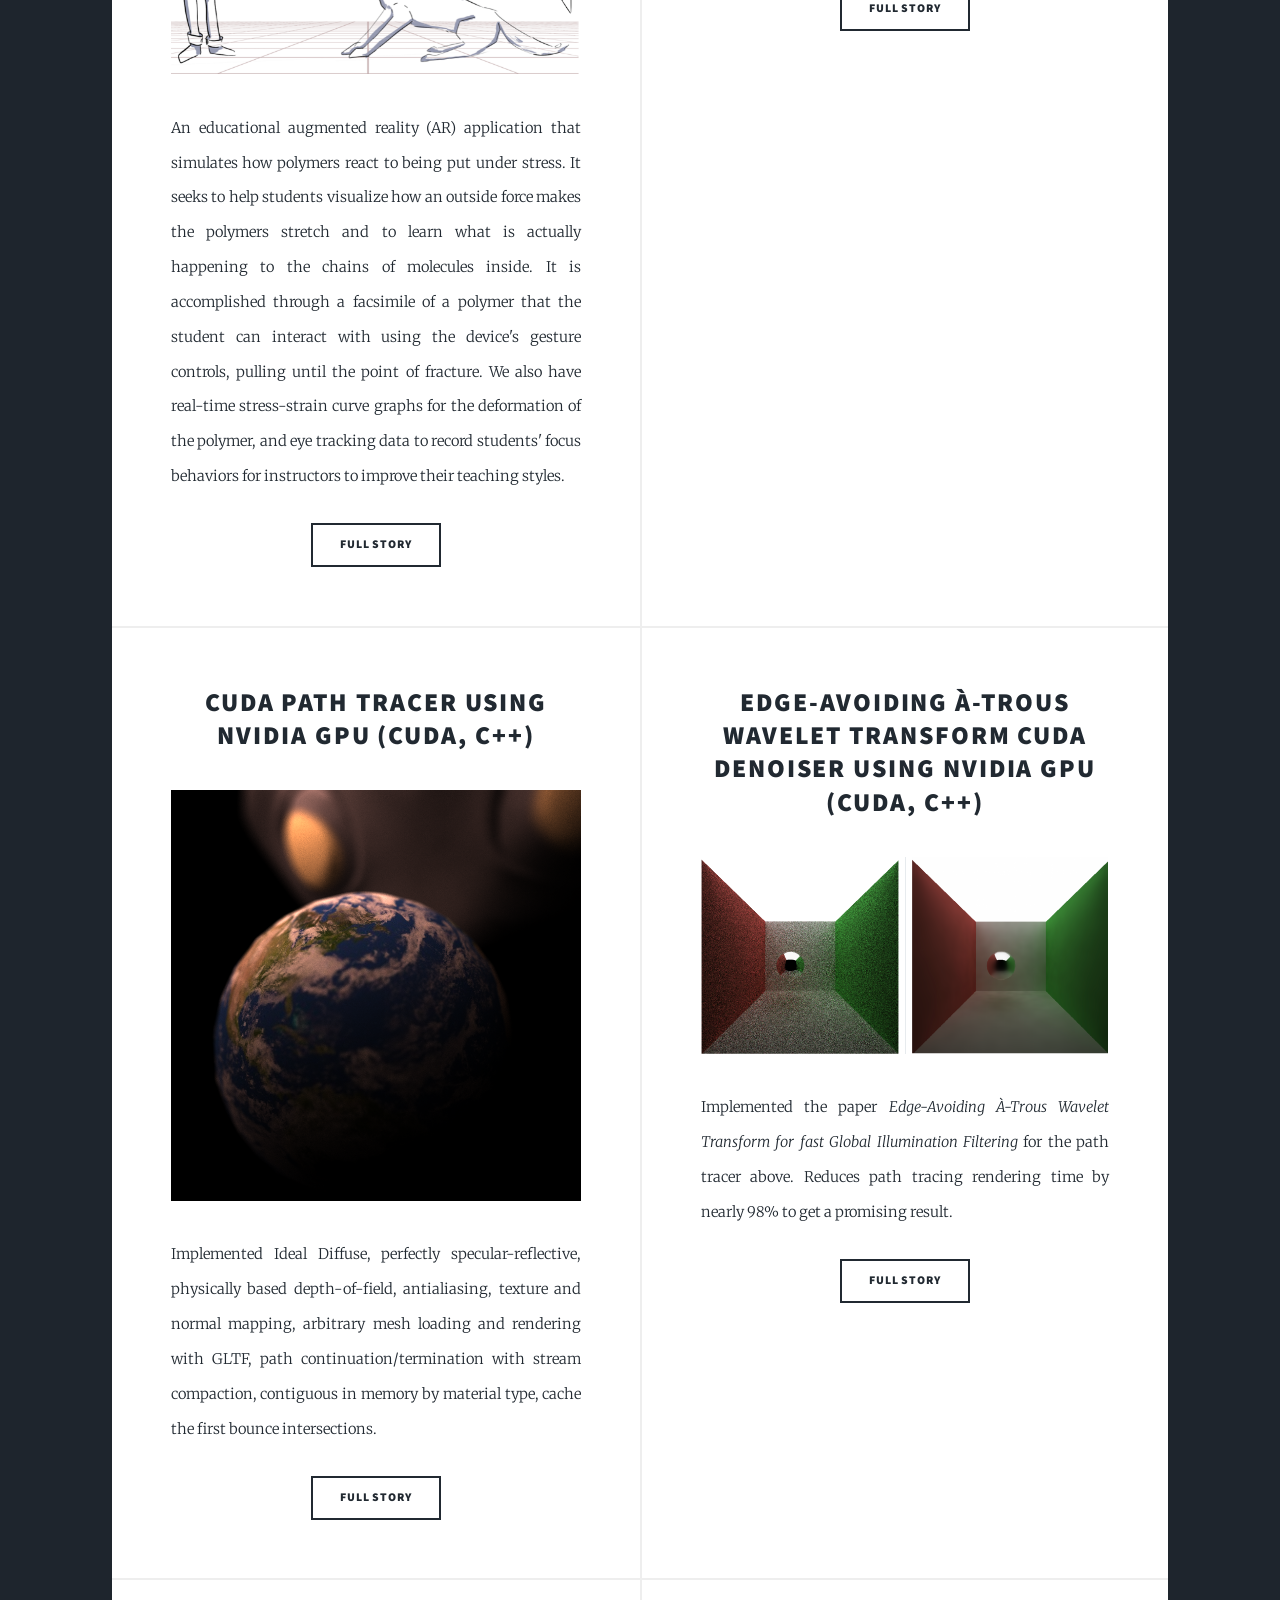
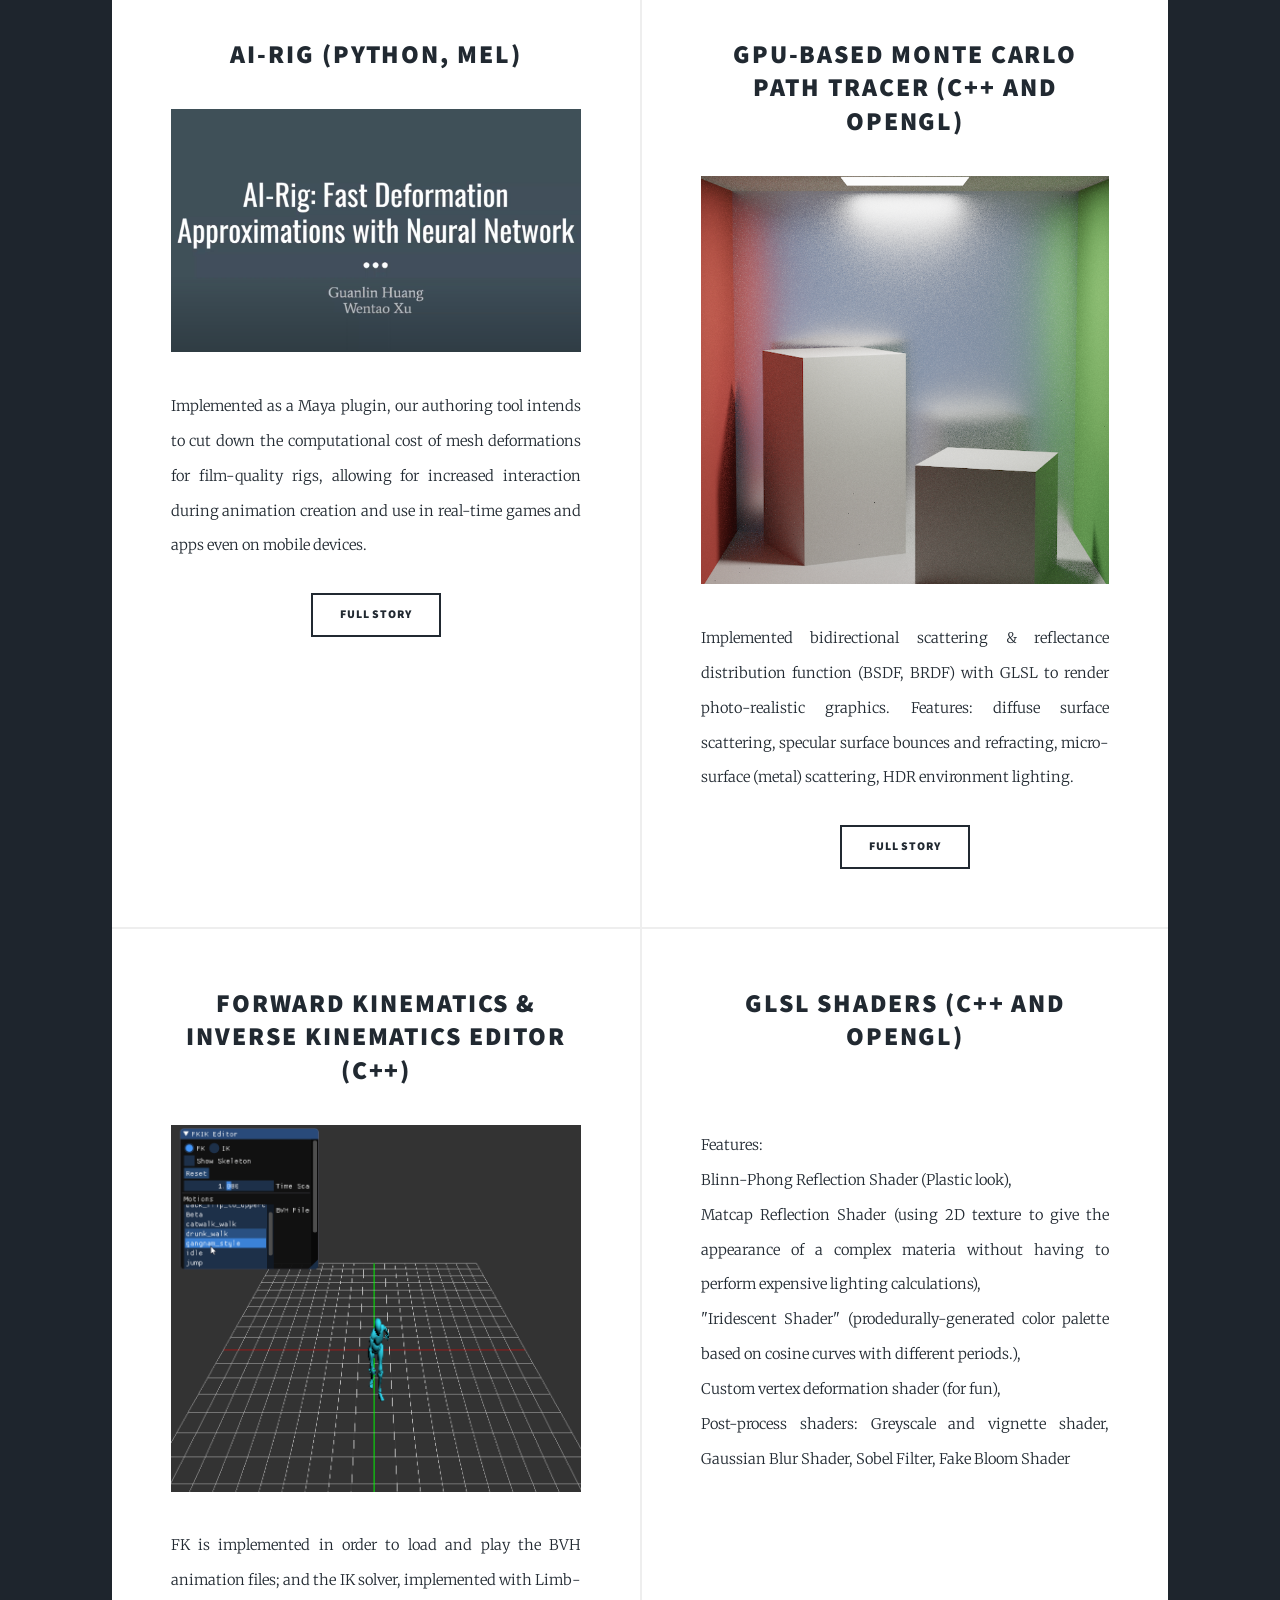
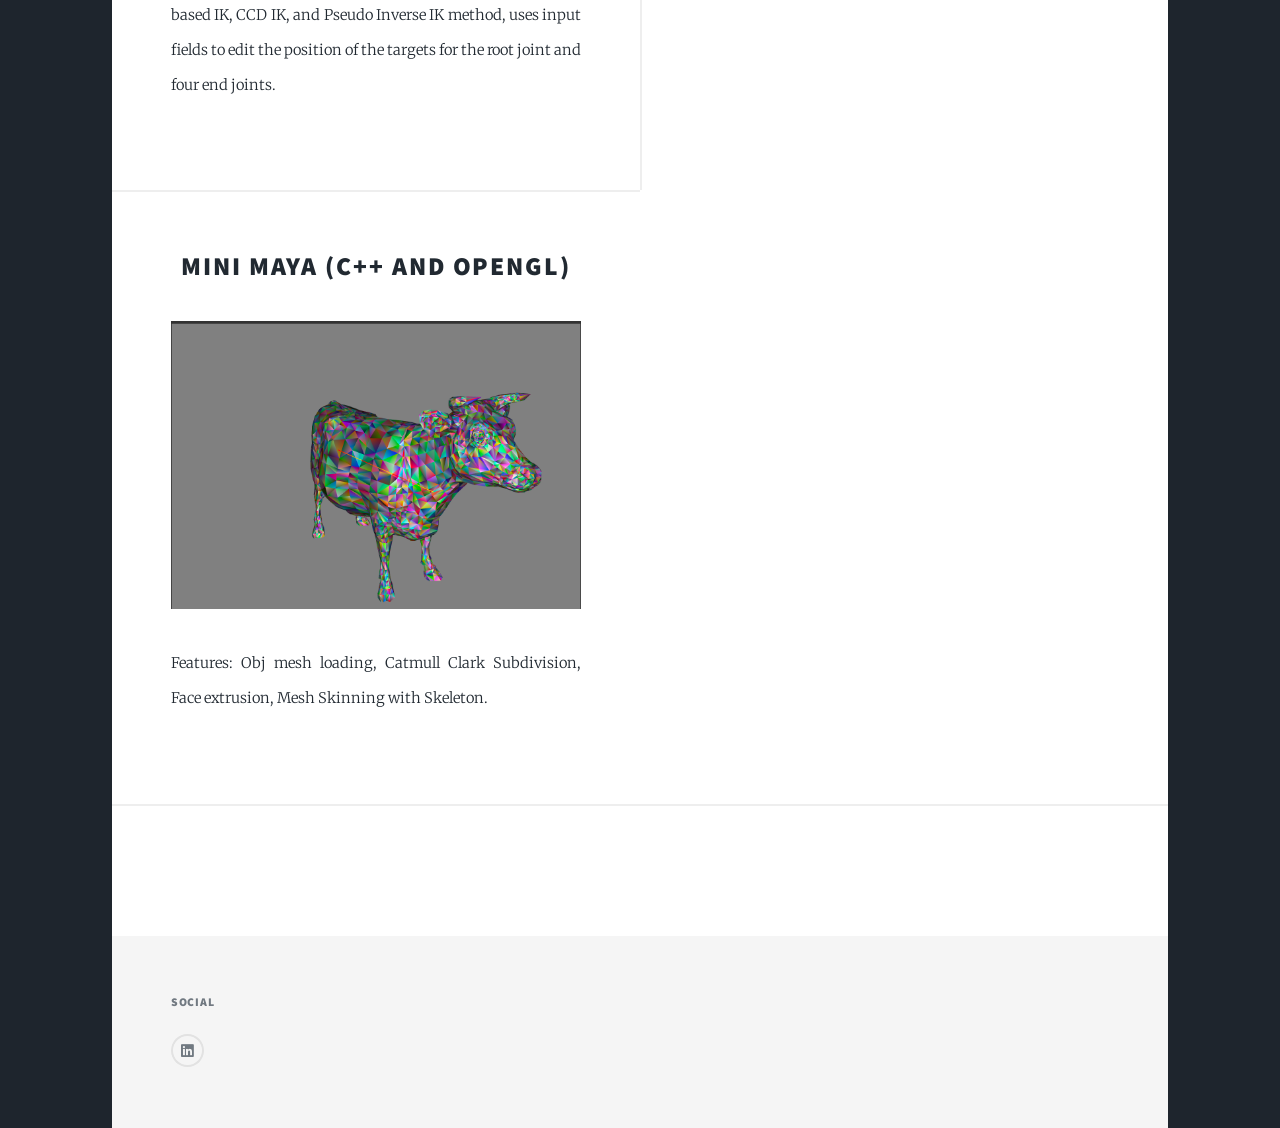
==== commit 3bb44975: "下载并本地化markdown文件中的图片" ====
--- a/index.html
+++ b/index.html
@@ -54,7 +54,7 @@
                     <header>
                         <h2>基于相机Z轴深度的景深背景模糊RenderFeature</h2>
                     </header>
-                    <a href="markdown.html?file=MarkDowns/%E5%9F%BA%E4%BA%8E%E7%9B%B8%E6%9C%BAZ%E8%BD%B4%E6%B7%B1%E5%BA%A6%E7%9A%84%E6%99%AF%E6%B7%B1%E8%83%8C%E6%99%AF%E6%A8%A1%E7%B3%8ARenderFeature.md" class="image fit"><img src="https://alidocs.oss-cn-zhangjiakou.aliyuncs.com/res/1GXn4BAKzpbMODQ4/img/71d84fdd-2d3e-4612-97f4-6ee16526c34c.png" alt="" /></a>
+                    <a href="markdown.html?file=MarkDowns/%E5%9F%BA%E4%BA%8E%E7%9B%B8%E6%9C%BAZ%E8%BD%B4%E6%B7%B1%E5%BA%A6%E7%9A%84%E6%99%AF%E6%B7%B1%E8%83%8C%E6%99%AF%E6%A8%A1%E7%B3%8ARenderFeature.md" class="image fit"><img src="images/dof_feature.png" alt="" /></a>
                     <p>
                         景深（DoF）是摄影和电影制作中的一个关键概念。此RenderFeature实现了基于相机Z轴深度的景深效果，可以产生真实的虚焦光斑（bokeh）和平顺的对焦/追焦效果。
                     </p>
@@ -67,7 +67,7 @@
                     <header>
                         <h2>人物头像albedo贴图自动验收工具</h2>
                     </header>
-                    <a href="markdown.html?file=MarkDowns/%E4%BA%BA%E7%89%A9%E5%A4%B4%E5%83%8Falbedo%E8%B4%B4%E5%9B%BE%E8%87%AA%E5%8A%A8%E9%AA%8C%E6%94%B6%E5%B7%A5%E5%85%B7%E4%BD%BF%E7%94%A8%E6%96%87%E6%A1%A3.md" class="image fit"><img src="https://alidocs.oss-cn-zhangjiakou.aliyuncs.com/res/Mp7ldV8g34K8qBQN/img/ef2841c9-5d17-42a3-8c98-8a0d685a260c.png" alt="" /></a>
+                    <a href="markdown.html?file=MarkDowns/%E4%BA%BA%E7%89%A9%E5%A4%B4%E5%83%8Falbedo%E8%B4%B4%E5%9B%BE%E8%87%AA%E5%8A%A8%E9%AA%8C%E6%94%B6%E5%B7%A5%E5%85%B7%E4%BD%BF%E7%94%A8%E6%96%87%E6%A1%A3.md" class="image fit"><img src="images/albedo_tool.png" alt="" /></a>
                     <p>
                         一个用于自动验证和处理人物头像albedo贴图的工具，可以提高贴图制作效率和质量控制。包含了自动检查、数据分析和批量处理功能。
                     </p>
@@ -80,7 +80,7 @@
                     <header>
                         <h2>自动头肩比工具</h2>
                     </header>
-                    <a href="markdown.html?file=MarkDowns/%E8%87%AA%E5%8A%A8%E5%A4%B4%E8%82%A9%E6%AF%94%E5%B7%A5%E5%85%B7%E4%BD%BF%E7%94%A8%E6%96%87%E6%A1%A3.md" class="image fit"><img src="https://alidocs.oss-cn-zhangjiakou.aliyuncs.com/res/WgZOZw1p9PMdlLX8/img/e17a2ad2-53f9-4e77-bb32-ff8dcecf9485.png" alt="" /></a>
+                    <a href="markdown.html?file=MarkDowns/%E8%87%AA%E5%8A%A8%E5%A4%B4%E8%82%A9%E6%AF%94%E5%B7%A5%E5%85%B7%E4%BD%BF%E7%94%A8%E6%96%87%E6%A1%A3.md" class="image fit"><img src="images/head_shoulder_ratio.png" alt="" /></a>
                     <p>
                         一个专门用于计算和调整3D人物模型头肩比例的自动化工具，帮助美术人员快速调整和验证模型是否符合设计规范。
                     </p>
@@ -93,7 +93,7 @@
                     <header>
                         <h2>利用 Substance Painter 制作 Smoothness Map</h2>
                     </header>
-                    <a href="markdown.html?file=MarkDowns/%E5%88%A9%E7%94%A8%20Substance%20Painter%20%E5%88%B6%E4%BD%9C%20Smoothness%20Map.md" class="image fit"><img src="https://alidocs.oss-cn-zhangjiakou.aliyuncs.com/res/1GXn4B6vWg3KODQ4/img/93b273a4-5a3b-4859-beb8-b2ef659a5066.gif" alt="" /></a>
+                    <a href="markdown.html?file=MarkDowns/%E5%88%A9%E7%94%A8%20Substance%20Painter%20%E5%88%B6%E4%BD%9C%20Smoothness%20Map.md" class="image fit"><img src="images/smoothness_map.gif" alt="" /></a>
                     <p>
                         详细介绍如何使用 Substance Painter 制作高质量的 Smoothness Map，包括工作流程、参数设置和最佳实践，帮助美术提升材质表现力。
                     </p>
